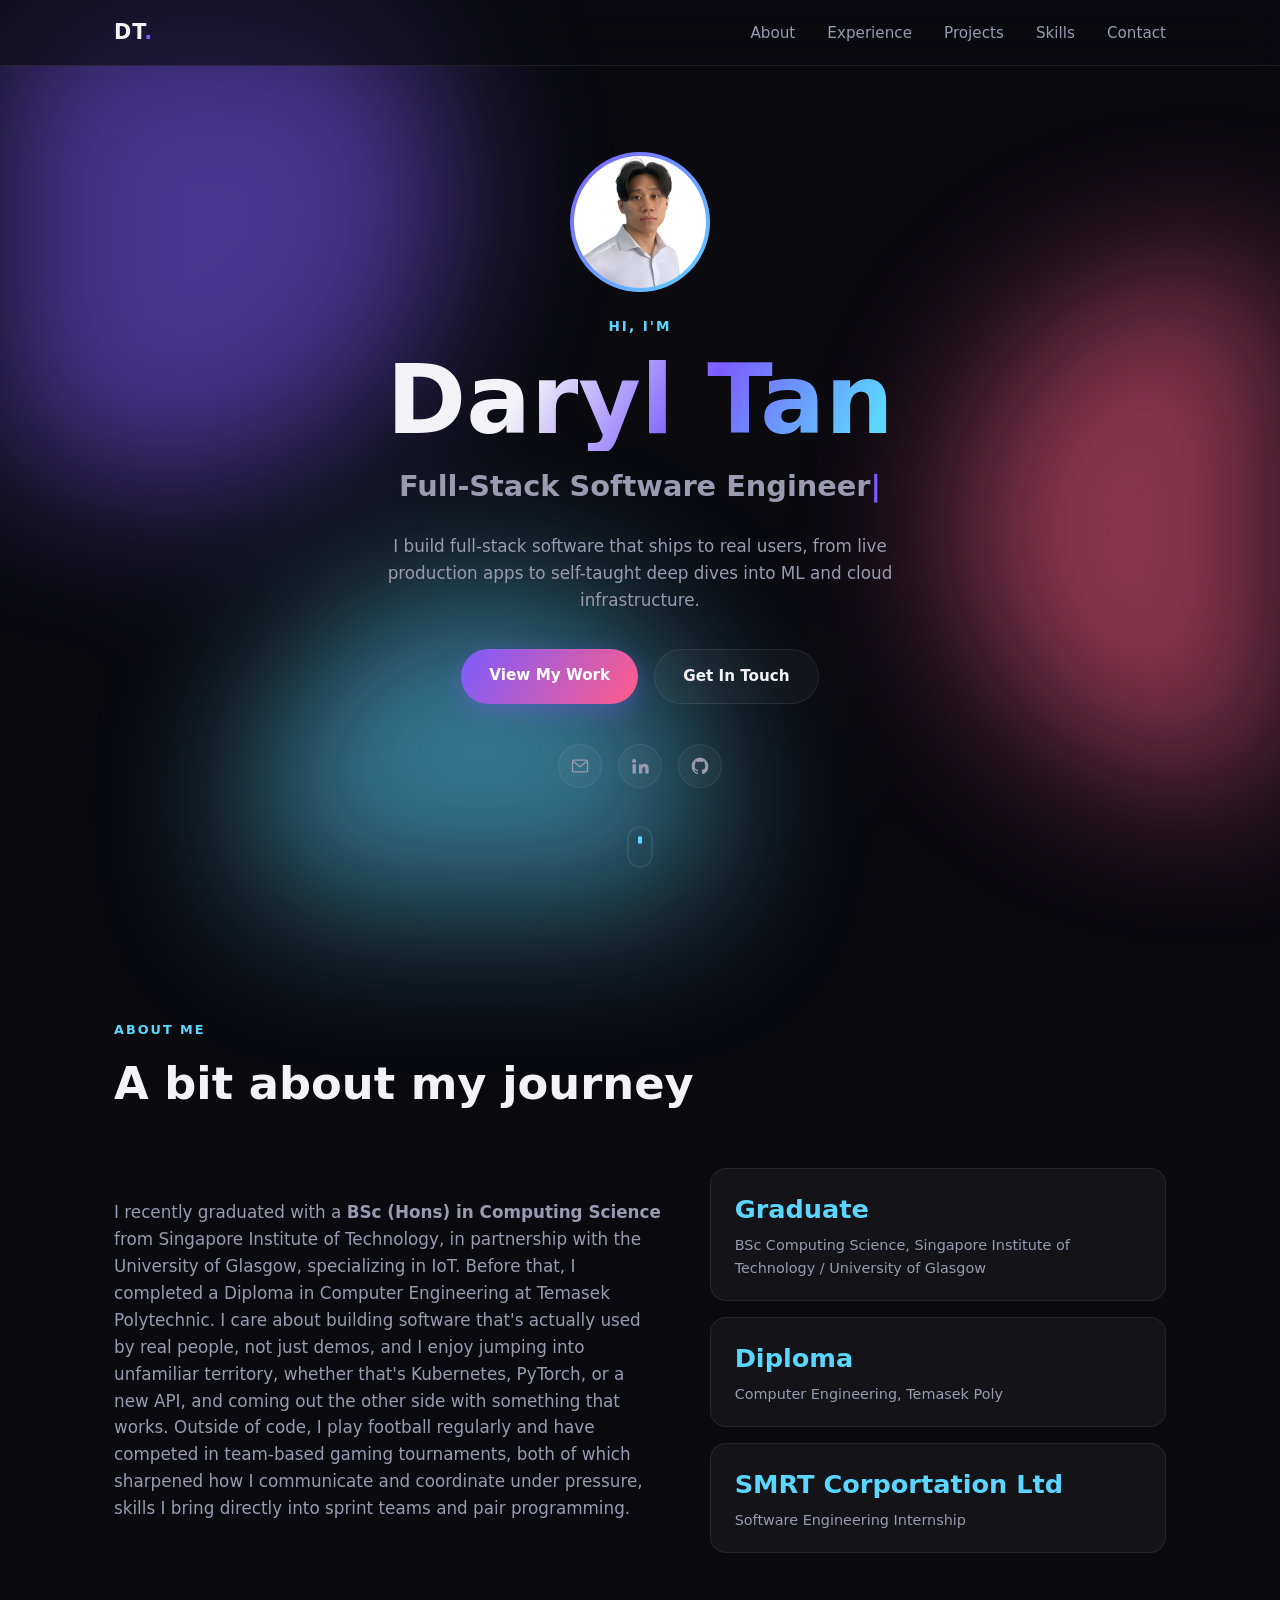
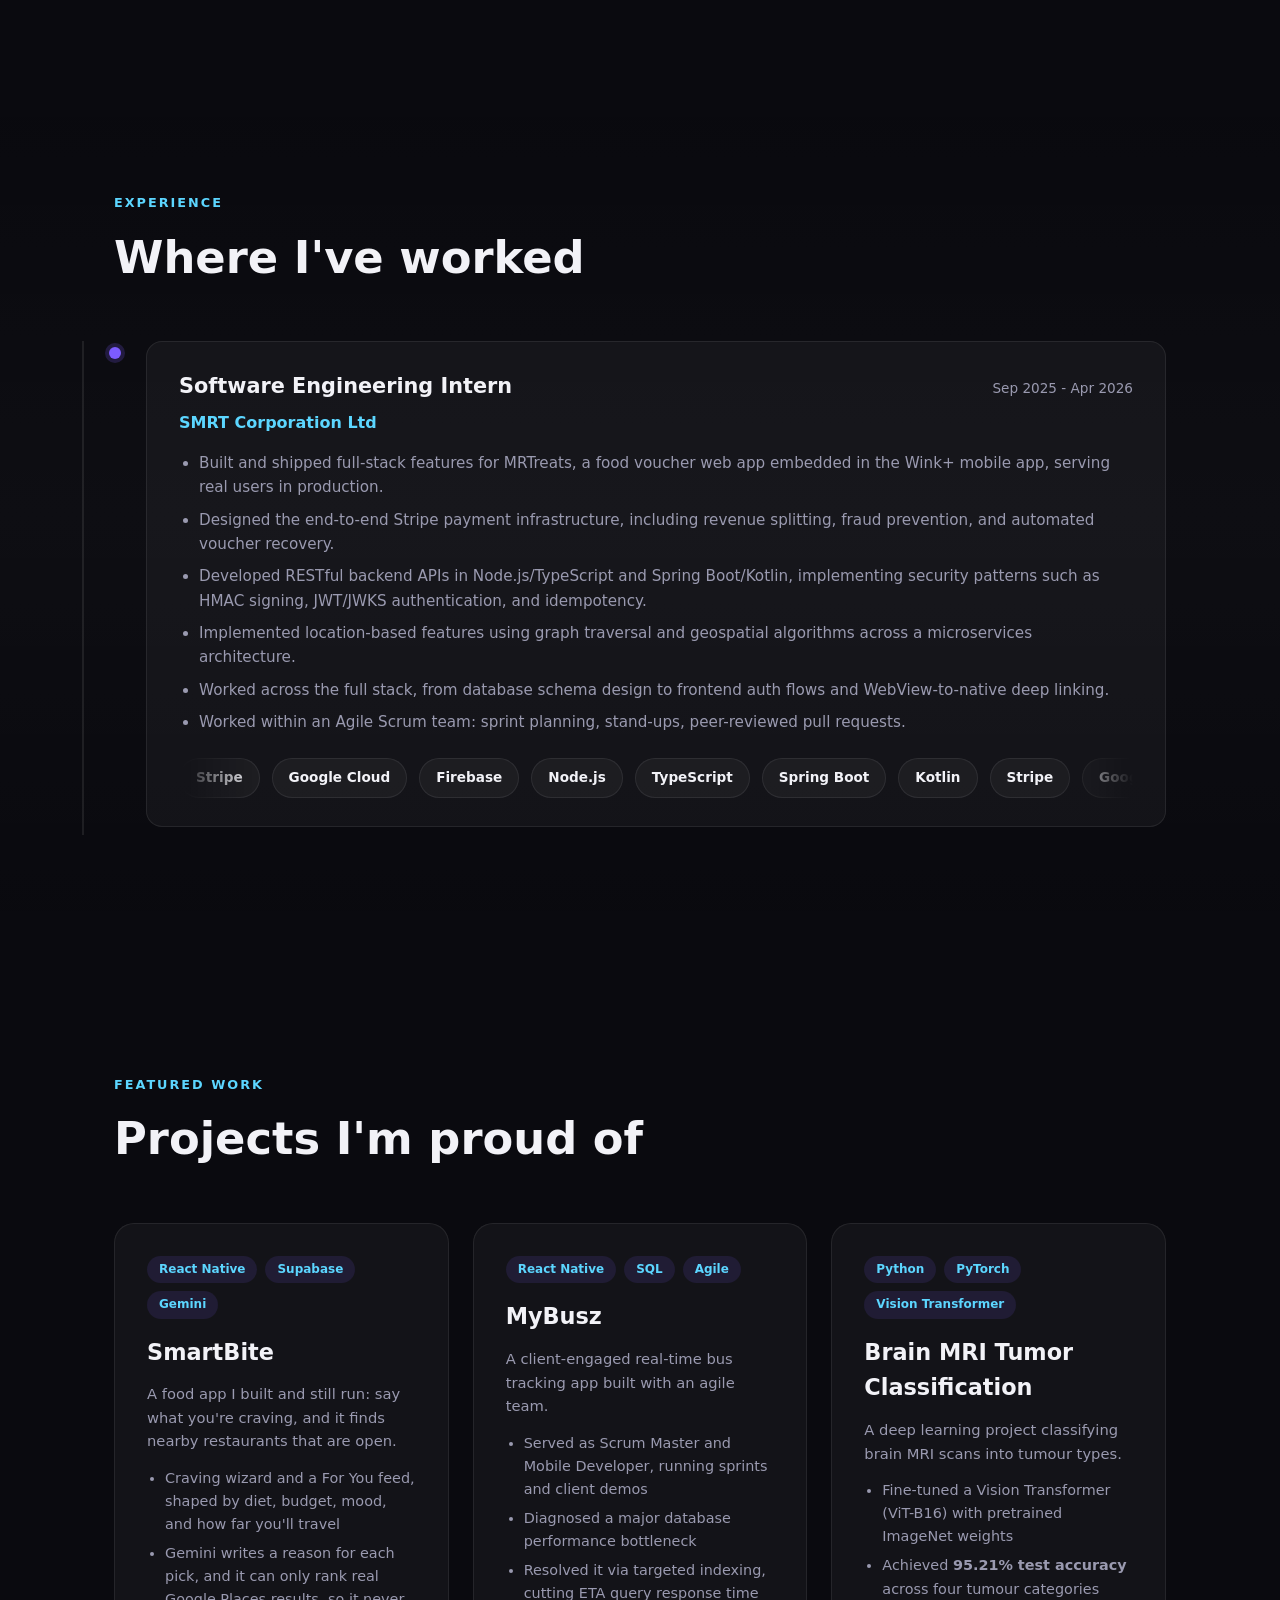
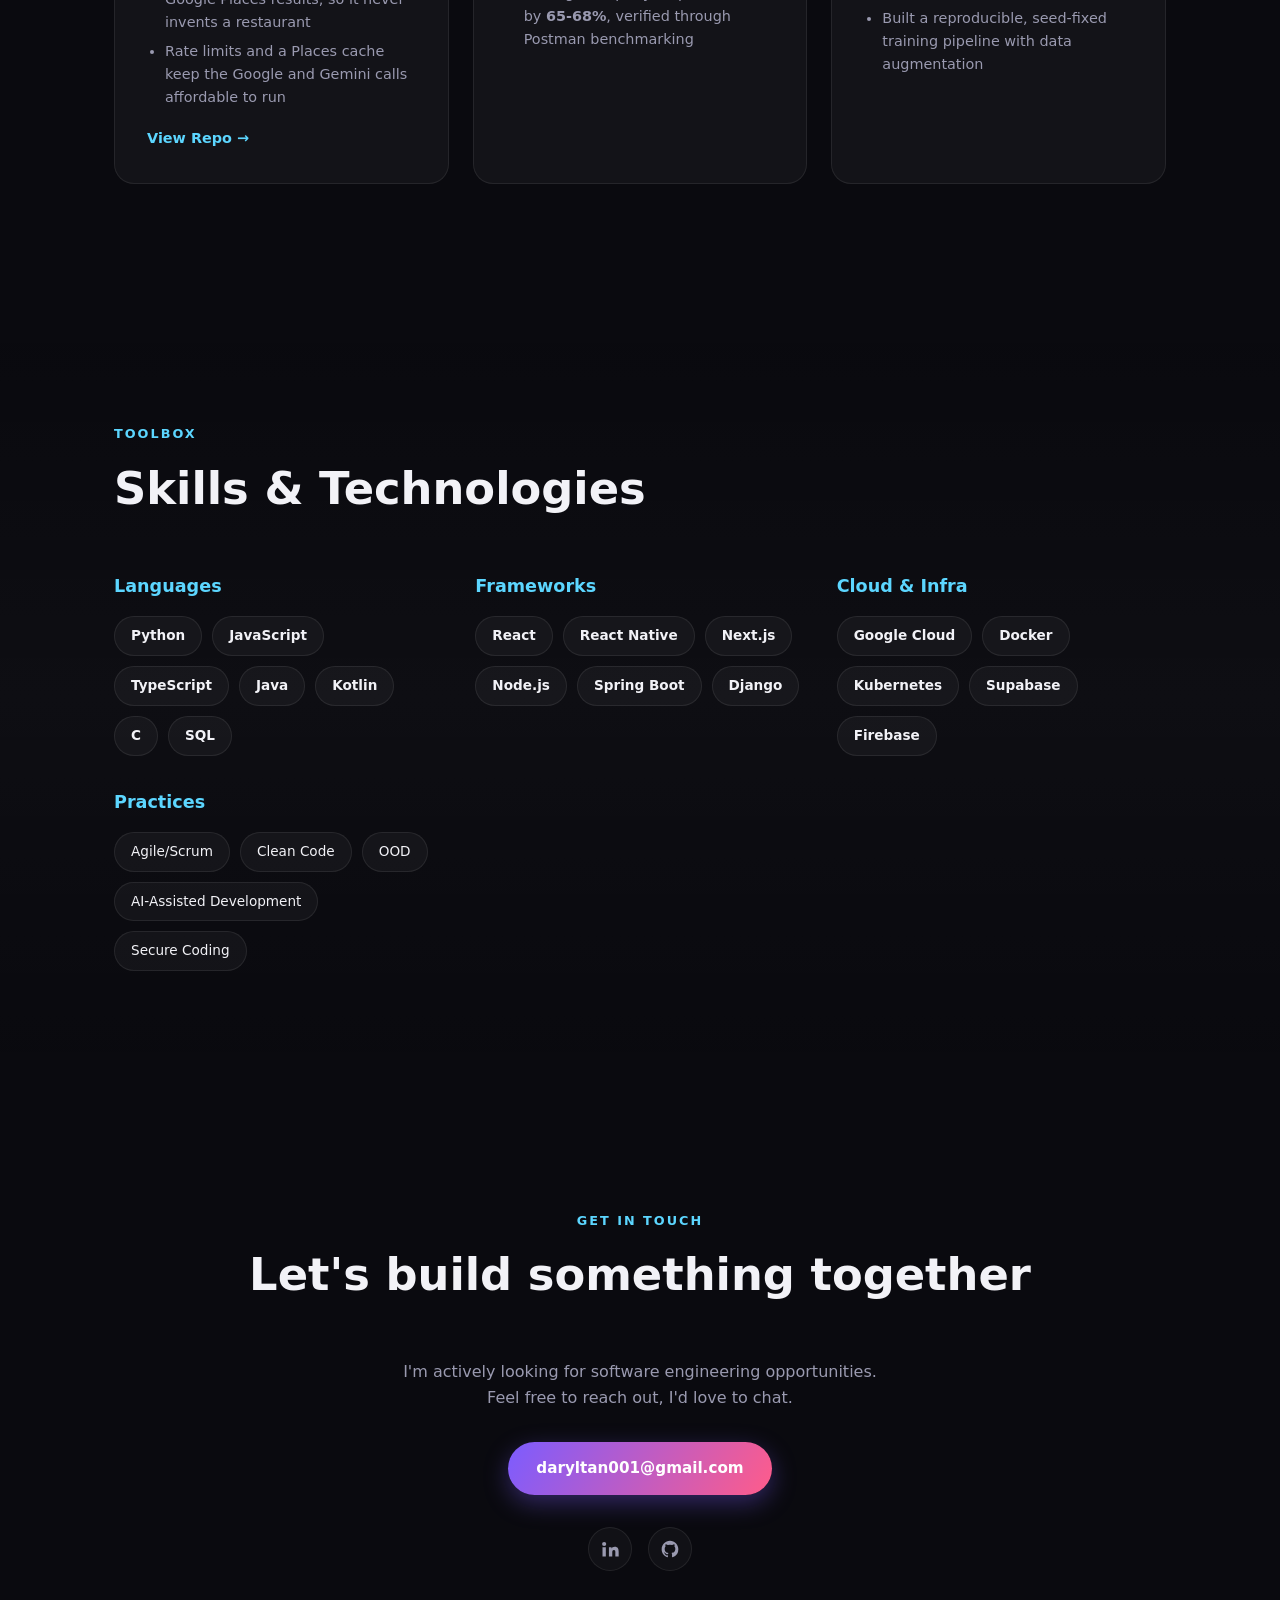
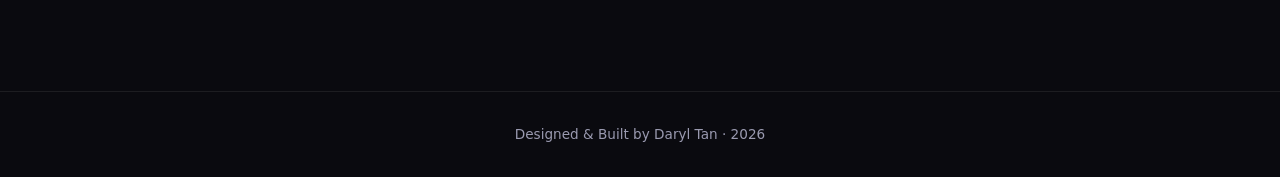
==== index.html @ 1585933e "Make the SmartBite card easier for a recruiter to scan. Lead with the product, then the constraint t" ====
<!DOCTYPE html>
<html lang="en">
<head>
<meta charset="UTF-8">
<meta name="viewport" content="width=device-width, initial-scale=1.0">
<title>Daryl Tan - Full-Stack Software Engineer</title>
<link rel="stylesheet" href="style.css">
</head>
<body>

<div class="blob-bg" id="blobBg">
  <div class="blob blob-1"></div>
  <div class="blob blob-2"></div>
  <div class="blob blob-3"></div>
</div>

<nav class="navbar" id="navbar">
  <div class="nav-inner">
    <a href="#hero" class="nav-logo">DT<span class="dot">.</span></a>
    <ul class="nav-links" id="navLinks">
      <li><a href="#about">About</a></li>
      <li><a href="#experience">Experience</a></li>
      <li><a href="#projects">Projects</a></li>
      <li><a href="#skills">Skills</a></li>
      <li><a href="#contact">Contact</a></li>
    </ul>
    <button class="nav-toggle" id="navToggle" aria-label="Toggle menu">
      <span></span><span></span><span></span>
    </button>
  </div>
</nav>

<section class="hero" id="hero">
  <div class="hero-content reveal">
    <div class="avatar-wrap">
      <div class="avatar-ring">
        <img src="assets/profile.png" alt="Daryl Tan" class="avatar-img" onerror="this.style.display='none'; this.nextElementSibling.style.display='flex';">
        <div class="avatar-fallback">DT</div>
      </div>
    </div>
    <p class="hero-tag">Hi, I'm</p>
    <h1 class="hero-name">Daryl Tan</h1>
    <h2 class="hero-role">
      <span class="typed-text" id="typedText"></span><span class="cursor">|</span>
    </h2>
    <p class="hero-desc">
      I build full-stack software that ships to real users, from live production
      apps to self-taught deep dives into ML and cloud infrastructure.
    </p>
    <div class="hero-cta">
      <a href="#projects" class="btn btn-primary">View My Work</a>
      <a href="#contact" class="btn btn-outline">Get In Touch</a>
    </div>
    <div class="hero-socials">
      <a href="mailto:daryltan001@gmail.com" target="_blank" rel="noopener" aria-label="Email" class="social-icon">
        <svg viewBox="0 0 24 24" fill="none"><path d="M3 6.5C3 5.67 3.67 5 4.5 5h15c.83 0 1.5.67 1.5 1.5v11c0 .83-.67 1.5-1.5 1.5h-15C3.67 19 3 18.33 3 17.5v-11Z" stroke="currentColor" stroke-width="1.6"/><path d="M4 6.5 12 13l8-6.5" stroke="currentColor" stroke-width="1.6" stroke-linecap="round"/></svg>
      </a>
      <a href="https://linkedin.com/in/daryltannn" target="_blank" rel="noopener" aria-label="LinkedIn" class="social-icon">
        <svg viewBox="0 0 24 24" fill="currentColor"><path d="M4.98 3.5A2.5 2.5 0 1 0 5 8.5a2.5 2.5 0 0 0-.02-5ZM3 9.75h4V21H3V9.75Zm7 0h3.8v1.54h.05c.53-1 1.83-2.06 3.77-2.06 4.03 0 4.78 2.65 4.78 6.1V21h-4v-5.13c0-1.22-.02-2.8-1.71-2.8-1.71 0-1.97 1.34-1.97 2.72V21h-4V9.75Z"/></svg>
      </a>
      <a href="https://github.com/daryltan2000" target="_blank" rel="noopener" aria-label="GitHub" class="social-icon">
        <svg viewBox="0 0 24 24" fill="currentColor"><path d="M12 2C6.48 2 2 6.58 2 12.25c0 4.5 2.87 8.32 6.84 9.67.5.1.68-.22.68-.49 0-.24-.01-1.05-.01-1.9-2.78.62-3.37-1.22-3.37-1.22-.45-1.18-1.11-1.5-1.11-1.5-.9-.64.07-.63.07-.63 1 .07 1.53 1.06 1.53 1.06.89 1.56 2.34 1.11 2.91.85.09-.65.35-1.11.63-1.36-2.22-.26-4.56-1.14-4.56-5.06 0-1.12.39-2.03 1.03-2.75-.1-.26-.45-1.3.1-2.71 0 0 .84-.28 2.75 1.05a9.3 9.3 0 0 1 5 0c1.91-1.33 2.75-1.05 2.75-1.05.55 1.41.2 2.45.1 2.71.64.72 1.03 1.63 1.03 2.75 0 3.93-2.34 4.8-4.57 5.05.36.32.68.94.68 1.9 0 1.37-.01 2.47-.01 2.81 0 .27.18.6.69.49A10.02 10.02 0 0 0 22 12.25C22 6.58 17.52 2 12 2Z"/></svg>
      </a>
    </div>
  </div>
  <div class="scroll-indicator"><span></span></div>
</section>

<section class="section" id="about">
  <div class="container">
    <p class="section-label reveal">About Me</p>
    <h2 class="section-title reveal">A bit about my journey</h2>
    <div class="about-grid">
      <p class="about-text reveal">
        I recently graduated with a <strong>BSc (Hons) in Computing Science</strong> from Singapore
        Institute of Technology, in partnership with the University of Glasgow, specializing in IoT.
        Before that, I completed a Diploma in Computer Engineering at Temasek Polytechnic. I care about
        building software that's actually used by real people, not just demos, and I enjoy jumping into
        unfamiliar territory, whether that's Kubernetes, PyTorch, or a new API, and coming out the
        other side with something that works. Outside of code, I play football regularly and have
        competed in team-based gaming tournaments, both of which sharpened how I communicate and
        coordinate under pressure, skills I bring directly into sprint teams and pair programming.
      </p>
      <div class="about-cards reveal">
        <div class="mini-card">
          <h3>Graduate</h3>
          <p>BSc Computing Science, Singapore Institute of Technology / University of Glasgow</p>
        </div>
        <div class="mini-card">
          <h3>Diploma</h3>
          <p>Computer Engineering, Temasek Poly</p>
        </div>
        <div class="mini-card">
          <h3>SMRT Corportation Ltd</h3>
          <p>Software Engineering Internship</p>
        </div>
      </div>
    </div>
  </div>
</section>

<section class="section section-alt" id="experience">
  <div class="container">
    <p class="section-label reveal">Experience</p>
    <h2 class="section-title reveal">Where I've worked</h2>
    <div class="timeline">
      <div class="timeline-item reveal">
        <div class="timeline-dot"></div>
        <div class="timeline-content">
          <div class="timeline-header">
            <h3>Software Engineering Intern</h3>
            <span class="timeline-date">Sep 2025 - Apr 2026</span>
          </div>
          <p class="timeline-company">SMRT Corporation Ltd</p>
          <ul class="timeline-list">
            <li>Built and shipped full-stack features for MRTreats, a food voucher web app embedded in the Wink+ mobile app, serving real users in production.</li>
            <li>Designed the end-to-end Stripe payment infrastructure, including revenue splitting, fraud prevention, and automated voucher recovery.</li>
            <li>Developed RESTful backend APIs in Node.js/TypeScript and Spring Boot/Kotlin, implementing security patterns such as HMAC signing, JWT/JWKS authentication, and idempotency.</li>
            <li>Implemented location-based features using graph traversal and geospatial algorithms across a microservices architecture.</li>
            <li>Worked across the full stack, from database schema design to frontend auth flows and WebView-to-native deep linking.</li>
            <li>Worked within an Agile Scrum team: sprint planning, stand-ups, peer-reviewed pull requests.</li>
          </ul>

          <div class="logo-marquee">
            <div class="logo-track">
              <span class="tech-badge"><span class="tech-icon-wrap"><img class="tech-icon" src="https://cdn.simpleicons.org/stripe/635BFF" alt="" onerror="this.parentElement.style.display='none'"></span>Stripe</span>
              <span class="tech-badge"><span class="tech-icon-wrap"><img class="tech-icon" src="https://cdn.simpleicons.org/googlecloud/4285F4" alt="" onerror="this.parentElement.style.display='none'"></span>Google Cloud</span>
              <span class="tech-badge"><span class="tech-icon-wrap"><img class="tech-icon" src="https://cdn.simpleicons.org/firebase/FFCA28" alt="" onerror="this.parentElement.style.display='none'"></span>Firebase</span>
              <span class="tech-badge"><span class="tech-icon-wrap"><img class="tech-icon" src="https://cdn.simpleicons.org/nodedotjs/339933" alt="" onerror="this.parentElement.style.display='none'"></span>Node.js</span>
              <span class="tech-badge"><span class="tech-icon-wrap"><img class="tech-icon" src="https://cdn.simpleicons.org/typescript/3178C6" alt="" onerror="this.parentElement.style.display='none'"></span>TypeScript</span>
              <span class="tech-badge"><span class="tech-icon-wrap"><img class="tech-icon" src="https://cdn.simpleicons.org/spring/6DB33F" alt="" onerror="this.parentElement.style.display='none'"></span>Spring Boot</span>
              <span class="tech-badge"><span class="tech-icon-wrap"><img class="tech-icon" src="https://cdn.simpleicons.org/kotlin/7F52FF" alt="" onerror="this.parentElement.style.display='none'"></span>Kotlin</span>
              <span class="tech-badge"><span class="tech-icon-wrap"><img class="tech-icon" src="https://cdn.simpleicons.org/stripe/635BFF" alt="" onerror="this.parentElement.style.display='none'"></span>Stripe</span>
              <span class="tech-badge"><span class="tech-icon-wrap"><img class="tech-icon" src="https://cdn.simpleicons.org/googlecloud/4285F4" alt="" onerror="this.parentElement.style.display='none'"></span>Google Cloud</span>
              <span class="tech-badge"><span class="tech-icon-wrap"><img class="tech-icon" src="https://cdn.simpleicons.org/firebase/FFCA28" alt="" onerror="this.parentElement.style.display='none'"></span>Firebase</span>
              <span class="tech-badge"><span class="tech-icon-wrap"><img class="tech-icon" src="https://cdn.simpleicons.org/nodedotjs/339933" alt="" onerror="this.parentElement.style.display='none'"></span>Node.js</span>
              <span class="tech-badge"><span class="tech-icon-wrap"><img class="tech-icon" src="https://cdn.simpleicons.org/typescript/3178C6" alt="" onerror="this.parentElement.style.display='none'"></span>TypeScript</span>
              <span class="tech-badge"><span class="tech-icon-wrap"><img class="tech-icon" src="https://cdn.simpleicons.org/spring/6DB33F" alt="" onerror="this.parentElement.style.display='none'"></span>Spring Boot</span>
              <span class="tech-badge"><span class="tech-icon-wrap"><img class="tech-icon" src="https://cdn.simpleicons.org/kotlin/7F52FF" alt="" onerror="this.parentElement.style.display='none'"></span>Kotlin</span>
            </div>
          </div>

        </div>
      </div>
    </div>
  </div>
</section>

<section class="section" id="projects">
  <div class="container">
    <p class="section-label reveal">Featured Work</p>
    <h2 class="section-title reveal">Projects I'm proud of</h2>
    <div class="project-grid">

      <div class="project-card reveal">
        <div class="project-glow"></div>
        <div class="project-tags">
          <span>React Native</span><span>Supabase</span><span>Gemini</span>
        </div>
        <h3>SmartBite</h3>
        <p class="project-intro">A food app I built and still run: say what you're craving, and it finds nearby restaurants that are open.</p>
        <ul class="project-points">
          <li>Craving wizard and a For You feed, shaped by diet, budget, mood, and how far you'll travel</li>
          <li>Gemini writes a reason for each pick, and it can only rank real Google Places results, so it never invents a restaurant</li>
          <li>Rate limits and a Places cache keep the Google and Gemini calls affordable to run</li>
        </ul>
        <a href="https://github.com/daryltan2000/react-native-food-ai-app" target="_blank" rel="noopener" class="project-link">View Repo &rarr;</a>
      </div>

      <div class="project-card reveal">
        <div class="project-glow"></div>
        <div class="project-tags">
          <span>React Native</span><span>SQL</span><span>Agile</span>
        </div>
        <h3>MyBusz</h3>
        <p class="project-intro">A client-engaged real-time bus tracking app built with an agile team.</p>
        <ul class="project-points">
          <li>Served as Scrum Master and Mobile Developer, running sprints and client demos</li>
          <li>Diagnosed a major database performance bottleneck</li>
          <li>Resolved it via targeted indexing, cutting ETA query response time by <strong>65-68%</strong>, verified through Postman benchmarking</li>
        </ul>
      </div>

      <div class="project-card reveal">
        <div class="project-glow"></div>
        <div class="project-tags">
          <span>Python</span><span>PyTorch</span><span>Vision Transformer</span>
        </div>
        <h3>Brain MRI Tumor Classification</h3>
        <p class="project-intro">A deep learning project classifying brain MRI scans into tumour types.</p>
        <ul class="project-points">
          <li>Fine-tuned a Vision Transformer (ViT-B16) with pretrained ImageNet weights</li>
          <li>Achieved <strong>95.21% test accuracy</strong> across four tumour categories</li>
          <li>Built a reproducible, seed-fixed training pipeline with data augmentation</li>
        </ul>
      </div>

      <!-- <div class="project-card reveal">
        <div class="project-glow"></div>
        <div class="project-tags">
          <span>Kubernetes</span><span>Docker</span><span>RabbitMQ</span>
        </div>
        <h3>Cloud Content Moderator</h3>
        <p class="project-intro">A cloud-native content moderation API built as a distributed systems project.</p>
        <ul class="project-points">
          <li>Designed a Kubernetes-orchestrated, containerized microservices architecture</li>
          <li>Built an async RabbitMQ pipeline to decouple moderation from AI processing</li>
          <li>Enabled horizontal auto-scaling based on real-time queue load</li>
        </ul>
      </div>

      <div class="project-card reveal">
        <div class="project-glow"></div>
        <div class="project-tags">
          <span>Django</span><span>MySQL</span><span>Celery</span>
        </div>
        <h3>Pro-Track</h3>
        <p class="project-intro">A full-stack project management system built with an 8-member team.</p>
        <ul class="project-points">
          <li>Implemented role-based access control across four user types</li>
          <li>Added async task reminders via Celery and Redis</li>
          <li>Integrated the Zoom API for in-app meeting scheduling</li>
        </ul>
      </div> -->

    </div>
  </div>
</section>

<section class="section section-alt" id="skills">
  <div class="container">
    <p class="section-label reveal">Toolbox</p>
    <h2 class="section-title reveal">Skills & Technologies</h2>
    <div class="skills-grid">
      <div class="skill-group reveal">
        <h3>Languages</h3>
        <div class="skill-tags">
          <span class="tech-badge"><span class="tech-icon-wrap"><img class="tech-icon" src="https://cdn.simpleicons.org/python/3776AB" alt="" onerror="this.parentElement.style.display='none'"></span>Python</span>
          <span class="tech-badge"><span class="tech-icon-wrap"><img class="tech-icon" src="https://cdn.simpleicons.org/javascript/F7DF1E" alt="" onerror="this.parentElement.style.display='none'"></span>JavaScript</span>
          <span class="tech-badge"><span class="tech-icon-wrap"><img class="tech-icon" src="https://cdn.simpleicons.org/typescript/3178C6" alt="" onerror="this.parentElement.style.display='none'"></span>TypeScript</span>
          <span class="tech-badge"><span class="tech-icon-wrap"><img class="tech-icon" src="https://cdn.simpleicons.org/java/ED8B00" alt="" onerror="this.parentElement.style.display='none'"></span>Java</span>
          <span class="tech-badge"><span class="tech-icon-wrap"><img class="tech-icon" src="https://cdn.simpleicons.org/kotlin/7F52FF" alt="" onerror="this.parentElement.style.display='none'"></span>Kotlin</span>
          <span class="tech-badge">C</span>
          <span class="tech-badge">SQL</span>
        </div>
      </div>
      <div class="skill-group reveal">
        <h3>Frameworks</h3>
        <div class="skill-tags">
          <span class="tech-badge"><span class="tech-icon-wrap"><img class="tech-icon" src="https://cdn.simpleicons.org/react/61DAFB" alt="" onerror="this.parentElement.style.display='none'"></span>React</span>
          <span class="tech-badge"><span class="tech-icon-wrap"><img class="tech-icon" src="https://cdn.simpleicons.org/react/61DAFB" alt="" onerror="this.parentElement.style.display='none'"></span>React Native</span>
          <span class="tech-badge"><span class="tech-icon-wrap"><img class="tech-icon" src="https://cdn.simpleicons.org/nextdotjs/000000" alt="" onerror="this.parentElement.style.display='none'"></span>Next.js</span>
          <span class="tech-badge"><span class="tech-icon-wrap"><img class="tech-icon" src="https://cdn.simpleicons.org/nodedotjs/339933" alt="" onerror="this.parentElement.style.display='none'"></span>Node.js</span>
          <span class="tech-badge"><span class="tech-icon-wrap"><img class="tech-icon" src="https://cdn.simpleicons.org/spring/6DB33F" alt="" onerror="this.parentElement.style.display='none'"></span>Spring Boot</span>
          <span class="tech-badge"><span class="tech-icon-wrap"><img class="tech-icon" src="https://cdn.simpleicons.org/django/092E20" alt="" onerror="this.parentElement.style.display='none'"></span>Django</span>
        </div>
      </div>
      <div class="skill-group reveal">
        <h3>Cloud & Infra</h3>
        <div class="skill-tags">
          <span class="tech-badge"><span class="tech-icon-wrap"><img class="tech-icon" src="https://cdn.simpleicons.org/googlecloud/4285F4" alt="" onerror="this.parentElement.style.display='none'"></span>Google Cloud</span>
          <span class="tech-badge"><span class="tech-icon-wrap"><img class="tech-icon" src="https://cdn.simpleicons.org/docker/2496ED" alt="" onerror="this.parentElement.style.display='none'"></span>Docker</span>
          <span class="tech-badge"><span class="tech-icon-wrap"><img class="tech-icon" src="https://cdn.simpleicons.org/kubernetes/326CE5" alt="" onerror="this.parentElement.style.display='none'"></span>Kubernetes</span>
          <span class="tech-badge"><span class="tech-icon-wrap"><img class="tech-icon" src="https://cdn.simpleicons.org/supabase/3FCF8E" alt="" onerror="this.parentElement.style.display='none'"></span>Supabase</span>
          <span class="tech-badge"><span class="tech-icon-wrap"><img class="tech-icon" src="https://cdn.simpleicons.org/firebase/FFCA28" alt="" onerror="this.parentElement.style.display='none'"></span>Firebase</span>
        </div>
      </div>
      <div class="skill-group reveal">
        <h3>Practices</h3>
        <div class="skill-tags">
          <span>Agile/Scrum</span><span>Clean Code</span><span>OOD</span><span>AI-Assisted Development</span><span>Secure Coding</span>
        </div>
      </div>
    </div>
  </div>
</section>

<section class="section" id="contact">
  <div class="container contact-container">
    <p class="section-label reveal">Get In Touch</p>
    <h2 class="section-title reveal">Let's build something together</h2>
    <p class="contact-desc reveal">
      I'm actively looking for software engineering opportunities.
      Feel free to reach out, I'd love to chat.
    </p>
    <div class="contact-buttons reveal">
      <a href="mailto:daryltan001@gmail.com" class="btn btn-primary">daryltan001@gmail.com</a>
    </div>
    <div class="contact-socials reveal">
      <a href="https://linkedin.com/in/daryltannn" target="_blank" rel="noopener" aria-label="LinkedIn" class="social-icon">
        <svg viewBox="0 0 24 24" fill="currentColor"><path d="M4.98 3.5A2.5 2.5 0 1 0 5 8.5a2.5 2.5 0 0 0-.02-5ZM3 9.75h4V21H3V9.75Zm7 0h3.8v1.54h.05c.53-1 1.83-2.06 3.77-2.06 4.03 0 4.78 2.65 4.78 6.1V21h-4v-5.13c0-1.22-.02-2.8-1.71-2.8-1.71 0-1.97 1.34-1.97 2.72V21h-4V9.75Z"/></svg>
      </a>
      <a href="https://github.com/daryltan2000" target="_blank" rel="noopener" aria-label="GitHub" class="social-icon">
        <svg viewBox="0 0 24 24" fill="currentColor"><path d="M12 2C6.48 2 2 6.58 2 12.25c0 4.5 2.87 8.32 6.84 9.67.5.1.68-.22.68-.49 0-.24-.01-1.05-.01-1.9-2.78.62-3.37-1.22-3.37-1.22-.45-1.18-1.11-1.5-1.11-1.5-.9-.64.07-.63.07-.63 1 .07 1.53 1.06 1.53 1.06.89 1.56 2.34 1.11 2.91.85.09-.65.35-1.11.63-1.36-2.22-.26-4.56-1.14-4.56-5.06 0-1.12.39-2.03 1.03-2.75-.1-.26-.45-1.3.1-2.71 0 0 .84-.28 2.75 1.05a9.3 9.3 0 0 1 5 0c1.91-1.33 2.75-1.05 2.75-1.05.55 1.41.2 2.45.1 2.71.64.72 1.03 1.63 1.03 2.75 0 3.93-2.34 4.8-4.57 5.05.36.32.68.94.68 1.9 0 1.37-.01 2.47-.01 2.81 0 .27.18.6.69.49A10.02 10.02 0 0 0 22 12.25C22 6.58 17.52 2 12 2Z"/></svg>
      </a>
    </div>
  </div>
</section>

<footer class="footer">
  <p>Designed & Built by Daryl Tan &middot; <span id="year"></span></p>
</footer>

<script src="script.js"></script>
</body>
</html>
---- style.css ----
:root {
  --bg: #0a0a0f;
  --bg-alt: #0f0f18;
  --text: #f2f2f7;
  --text-dim: #9a9ab0;
  --accent: #7c5cff;
  --accent-2: #ff5c8a;
  --accent-3: #5cd6ff;
  --card-bg: rgba(255,255,255,0.04);
  --card-border: rgba(255,255,255,0.08);
  --max-width: 1100px;
}

* { margin: 0; padding: 0; box-sizing: border-box; }

html { scroll-behavior: smooth; }

body {
  background: var(--bg);
  color: var(--text);
  font-family: 'Inter', -apple-system, BlinkMacSystemFont, 'Segoe UI', system-ui, sans-serif;
  overflow-x: hidden;
  line-height: 1.6;
}

.container { max-width: var(--max-width); margin: 0 auto; padding: 0 24px; }

/* ---------- Animated Blob Background ---------- */
.blob-bg {
  position: fixed;
  inset: 0;
  z-index: -1;
  overflow: hidden;
  filter: blur(80px);
  opacity: 0.55;
}
.blob {
  position: absolute;
  border-radius: 50%;
  mix-blend-mode: screen;
}
.blob-1 {
  width: 45vw; height: 45vw;
  background: var(--accent);
  top: -10%; left: -10%;
  animation: float1 18s ease-in-out infinite;
}
.blob-2 {
  width: 40vw; height: 40vw;
  background: var(--accent-2);
  top: 30%; right: -15%;
  animation: float2 22s ease-in-out infinite;
}
.blob-3 {
  width: 35vw; height: 35vw;
  background: var(--accent-3);
  bottom: -15%; left: 20%;
  animation: float3 25s ease-in-out infinite;
}
@keyframes float1 {
  0%,100% { transform: translate(0,0) scale(1); }
  50% { transform: translate(8vw, 10vh) scale(1.15); }
}
@keyframes float2 {
  0%,100% { transform: translate(0,0) scale(1); }
  50% { transform: translate(-10vw, -6vh) scale(0.9); }
}
@keyframes float3 {
  0%,100% { transform: translate(0,0) scale(1); }
  50% { transform: translate(6vw, -10vh) scale(1.1); }
}

/* ---------- Navbar ---------- */
.navbar {
  position: fixed;
  top: 0; left: 0; right: 0;
  z-index: 100;
  backdrop-filter: blur(16px);
  background: rgba(10,10,15,0.6);
  border-bottom: 1px solid var(--card-border);
  transition: background 0.3s ease;
}
.nav-inner {
  max-width: var(--max-width);
  margin: 0 auto;
  padding: 16px 24px;
  display: flex;
  align-items: center;
  justify-content: space-between;
}
.nav-logo {
  font-weight: 800;
  font-size: 1.3rem;
  color: var(--text);
  text-decoration: none;
  letter-spacing: 1px;
}
.nav-logo .dot { color: var(--accent); }
.nav-links {
  display: flex;
  gap: 32px;
  list-style: none;
}
.nav-links a {
  color: var(--text-dim);
  text-decoration: none;
  font-size: 0.95rem;
  font-weight: 500;
  transition: color 0.25s ease;
  position: relative;
}
.nav-links a::after {
  content: '';
  position: absolute;
  bottom: -6px; left: 0;
  width: 0%; height: 2px;
  background: linear-gradient(90deg, var(--accent), var(--accent-3));
  transition: width 0.3s ease;
}
.nav-links a:hover { color: var(--text); }
.nav-links a:hover::after { width: 100%; }

.nav-toggle {
  display: none;
  flex-direction: column;
  gap: 5px;
  background: none;
  border: none;
  cursor: pointer;
  padding: 8px;
}
.nav-toggle span {
  width: 24px; height: 2px;
  background: var(--text);
  border-radius: 2px;
  transition: all 0.3s ease;
}

/* ---------- Hero ---------- */
.hero {
  min-height: 100vh;
  display: flex;
  align-items: center;
  justify-content: center;
  position: relative;
  padding: 100px 24px 60px;
}
.hero-content { max-width: 800px; text-align: center; }

.avatar-wrap { display: flex; justify-content: center; margin-bottom: 24px; }
.avatar-ring {
  width: 140px; height: 140px;
  border-radius: 50%;
  padding: 4px;
  background: linear-gradient(135deg, var(--accent), var(--accent-3), var(--accent-2));
  background-size: 200% 200%;
  animation: ringSpin 6s linear infinite;
  display: flex;
  align-items: center;
  justify-content: center;
  position: relative;
}
@keyframes ringSpin {
  0% { background-position: 0% 50%; }
  100% { background-position: 200% 50%; }
}
.avatar-img, .avatar-fallback {
  width: 132px; height: 132px;
  border-radius: 50%;
  object-fit: cover;
  background: var(--bg);
}
.avatar-fallback {
  display: none;
  align-items: center;
  justify-content: center;
  font-size: 2.2rem;
  font-weight: 800;
  color: var(--text);
  background: radial-gradient(circle at 30% 30%, rgba(124,92,255,0.4), var(--bg));
}

.hero-tag {
  color: var(--accent-3);
  font-weight: 600;
  letter-spacing: 2px;
  text-transform: uppercase;
  font-size: 0.85rem;
  margin-bottom: 12px;
}
.hero-name {
  font-size: clamp(3rem, 9vw, 6rem);
  font-weight: 800;
  line-height: 1.05;
  background: linear-gradient(120deg, var(--text) 30%, var(--accent) 60%, var(--accent-3) 90%);
  -webkit-background-clip: text;
  background-clip: text;
  color: transparent;
  margin-bottom: 12px;
}
.hero-role {
  font-size: clamp(1.2rem, 3vw, 1.8rem);
  font-weight: 600;
  color: var(--text-dim);
  margin-bottom: 24px;
  min-height: 2.2rem;
}
.cursor { animation: blink 1s step-start infinite; color: var(--accent); }
@keyframes blink { 50% { opacity: 0; } }
.hero-desc {
  font-size: 1.05rem;
  color: var(--text-dim);
  max-width: 560px;
  margin: 0 auto 36px;
}
.hero-cta {
  display: flex;
  gap: 16px;
  justify-content: center;
  flex-wrap: wrap;
  margin-bottom: 40px;
}
.btn {
  padding: 14px 28px;
  border-radius: 999px;
  font-weight: 600;
  font-size: 0.95rem;
  text-decoration: none;
  transition: transform 0.25s ease, box-shadow 0.25s ease;
  display: inline-block;
}
.btn-primary {
  background: linear-gradient(120deg, var(--accent), var(--accent-2));
  color: #fff;
  box-shadow: 0 8px 24px rgba(124,92,255,0.35);
}
.btn-outline {
  border: 1px solid var(--card-border);
  color: var(--text);
  background: rgba(255,255,255,0.03);
}
.btn:hover { transform: translateY(-3px); box-shadow: 0 12px 30px rgba(124,92,255,0.45); }

.hero-socials { display: flex; gap: 16px; justify-content: center; }
.social-icon {
  width: 44px; height: 44px;
  border-radius: 50%;
  display: flex;
  align-items: center;
  justify-content: center;
  border: 1px solid var(--card-border);
  background: rgba(255,255,255,0.03);
  color: var(--text-dim);
  transition: all 0.25s ease;
}
.social-icon svg { width: 20px; height: 20px; }
.social-icon:hover {
  color: #fff;
  background: linear-gradient(135deg, var(--accent), var(--accent-3));
  border-color: transparent;
  transform: translateY(-4px);
  box-shadow: 0 8px 20px rgba(124,92,255,0.4);
}

.scroll-indicator {
  position: absolute;
  bottom: 32px; left: 50%;
  transform: translateX(-50%);
  width: 26px; height: 42px;
  border: 2px solid var(--card-border);
  border-radius: 16px;
}
.scroll-indicator span {
  position: absolute;
  top: 8px; left: 50%;
  width: 4px; height: 8px;
  background: var(--accent-3);
  border-radius: 2px;
  transform: translateX(-50%);
  animation: scrollDot 1.6s ease infinite;
}
@keyframes scrollDot {
  0% { top: 8px; opacity: 1; }
  100% { top: 24px; opacity: 0; }
}

/* ---------- Sections ---------- */
.section { padding: 120px 0; position: relative; }
.section-alt { background: linear-gradient(180deg, transparent, rgba(255,255,255,0.02), transparent); }
.section-label {
  color: var(--accent-3);
  font-weight: 600;
  letter-spacing: 2px;
  text-transform: uppercase;
  font-size: 0.8rem;
  margin-bottom: 8px;
}
.section-title {
  font-size: clamp(2rem, 4vw, 2.8rem);
  font-weight: 800;
  margin-bottom: 48px;
}

/* ---------- About ---------- */
.about-grid {
  display: grid;
  grid-template-columns: 1.2fr 1fr;
  gap: 48px;
  align-items: center;
}
.about-text { color: var(--text-dim); font-size: 1.05rem; }
.about-cards { display: flex; flex-direction: column; gap: 16px; }
.mini-card {
  background: var(--card-bg);
  border: 1px solid var(--card-border);
  border-radius: 16px;
  padding: 20px 24px;
  transition: transform 0.3s ease, border-color 0.3s ease;
}
.mini-card:hover { transform: translateX(6px); border-color: var(--accent); }
.mini-card h3 { font-size: 1.6rem; color: var(--accent-3); margin-bottom: 4px; }
.mini-card p { color: var(--text-dim); font-size: 0.9rem; }

/* ---------- Timeline ---------- */
.timeline { position: relative; padding-left: 32px; }
.timeline-item { position: relative; padding-bottom: 8px; }
.timeline-dot {
  position: absolute;
  left: -37px; top: 6px;
  width: 12px; height: 12px;
  border-radius: 50%;
  background: var(--accent);
  box-shadow: 0 0 0 4px rgba(124,92,255,0.2);
}
.timeline::before {
  content: '';
  position: absolute;
  left: -32px; top: 0; bottom: 0;
  width: 2px;
  background: var(--card-border);
}
.timeline-content {
  background: var(--card-bg);
  border: 1px solid var(--card-border);
  border-radius: 16px;
  padding: 28px 32px;
  transition: border-color 0.3s ease, transform 0.3s ease;
}
.timeline-content:hover { border-color: var(--accent); transform: translateY(-4px); }
.timeline-header { display: flex; justify-content: space-between; align-items: baseline; flex-wrap: wrap; gap: 8px; }
.timeline-header h3 { font-size: 1.3rem; }
.timeline-date { color: var(--text-dim); font-size: 0.85rem; }
.timeline-company { color: var(--accent-3); font-weight: 600; margin: 6px 0 16px; }
.timeline-list { padding-left: 20px; color: var(--text-dim); font-size: 0.95rem; }
.timeline-list li { margin-bottom: 8px; }

/* ---------- Tech Badges (icon + label) ---------- */
.tech-badge {
  display: inline-flex;
  align-items: center;
  gap: 8px;
  padding: 8px 16px;
  border-radius: 999px;
  background: var(--card-bg);
  border: 1px solid var(--card-border);
  font-size: 0.85rem;
  font-weight: 600;
  color: var(--text);
  white-space: nowrap;
  transition: all 0.25s ease;
}
.tech-badge:hover {
  transform: translateY(-2px);
  border-color: var(--accent);
  background: rgba(124,92,255,0.1);
}
.tech-icon-wrap {
  display: flex;
  align-items: center;
  justify-content: center;
  width: 20px; height: 20px;
  border-radius: 6px;
  background: rgba(255,255,255,0.92);
  padding: 3px;
  flex-shrink: 0;
}
.tech-icon { width: 100%; height: 100%; object-fit: contain; display: block; }

/* ---------- Logo Marquee ---------- */
.logo-marquee {
  margin-top: 24px;
  overflow: hidden;
  position: relative;
  mask-image: linear-gradient(90deg, transparent, #000 8%, #000 92%, transparent);
  -webkit-mask-image: linear-gradient(90deg, transparent, #000 8%, #000 92%, transparent);
}
.logo-track {
  display: flex;
  gap: 12px;
  width: max-content;
  animation: marqueeScroll 24s linear infinite;
}
.logo-marquee:hover .logo-track { animation-play-state: paused; }
@keyframes marqueeScroll {
  0% { transform: translateX(0); }
  100% { transform: translateX(-50%); }
}

/* ---------- Projects ---------- */
.project-grid {
  display: grid;
  grid-template-columns: repeat(auto-fit, minmax(300px, 1fr));
  gap: 24px;
}
.project-card {
  position: relative;
  background: var(--card-bg);
  border: 1px solid var(--card-border);
  border-radius: 20px;
  padding: 32px;
  overflow: hidden;
  transition: transform 0.35s ease, border-color 0.35s ease;
}
.project-card:hover {
  transform: translateY(-8px) scale(1.01);
  border-color: var(--accent);
}
.project-glow {
  position: absolute;
  top: -50%; right: -50%;
  width: 100%; height: 100%;
  background: radial-gradient(circle, rgba(124,92,255,0.25), transparent 70%);
  opacity: 0;
  transition: opacity 0.4s ease;
  pointer-events: none;
}
.project-card:hover .project-glow { opacity: 1; }
.project-tags { display: flex; gap: 8px; flex-wrap: wrap; margin-bottom: 16px; }
.project-tags span {
  font-size: 0.75rem;
  padding: 4px 12px;
  border-radius: 999px;
  background: rgba(124,92,255,0.12);
  color: var(--accent-3);
  font-weight: 600;
}
.project-card h3 { font-size: 1.4rem; margin-bottom: 12px; }
.project-intro { color: var(--text-dim); font-size: 0.92rem; margin-bottom: 14px; }
.project-points {
  padding-left: 18px;
  color: var(--text-dim);
  font-size: 0.9rem;
  margin-bottom: 16px;
}
.project-points li { margin-bottom: 6px; }
.project-link {
  color: var(--accent-3);
  text-decoration: none;
  font-weight: 600;
  font-size: 0.9rem;
  transition: letter-spacing 0.25s ease;
}
.project-link:hover { letter-spacing: 0.5px; }

/* ---------- Skills ---------- */
.skills-grid {
  display: grid;
  grid-template-columns: repeat(auto-fit, minmax(240px, 1fr));
  gap: 32px;
}
.skill-group h3 { font-size: 1.1rem; margin-bottom: 16px; color: var(--accent-3); }
.skill-tags { display: flex; flex-wrap: wrap; gap: 10px; }
.skill-tags > span:not(.tech-badge) {
  padding: 8px 16px;
  border-radius: 999px;
  background: var(--card-bg);
  border: 1px solid var(--card-border);
  font-size: 0.85rem;
  transition: all 0.25s ease;
}
.skill-tags > span:not(.tech-badge):hover {
  background: var(--accent);
  border-color: var(--accent);
  transform: translateY(-2px);
}

/* ---------- Contact ---------- */
.contact-container { text-align: center; }
.contact-desc { color: var(--text-dim); max-width: 480px; margin: 0 auto 32px; }
.contact-buttons { display: flex; gap: 16px; justify-content: center; flex-wrap: wrap; margin-bottom: 32px; }
.contact-socials { display: flex; gap: 16px; justify-content: center; }

/* ---------- Footer ---------- */
.footer {
  text-align: center;
  padding: 32px 0;
  color: var(--text-dim);
  font-size: 0.85rem;
  border-top: 1px solid var(--card-border);
}

/* ---------- Scroll Reveal ---------- */
.reveal {
  opacity: 0;
  transform: translateY(30px);
  transition: opacity 0.7s ease, transform 0.7s ease;
}
.reveal.visible {
  opacity: 1;
  transform: translateY(0);
}

/* ---------- Responsive ---------- */
@media (max-width: 900px) {
  .about-grid { grid-template-columns: 1fr; }
}
@media (max-width: 768px) {
  .nav-links {
    position: fixed;
    top: 64px; right: 0;
    height: calc(100vh - 64px);
    width: 240px;
    background: rgba(10,10,15,0.97);
    flex-direction: column;
    padding: 40px 24px;
    transform: translateX(100%);
    transition: transform 0.35s ease;
    border-left: 1px solid var(--card-border);
  }
  .nav-links.open { transform: translateX(0); }
  .nav-toggle { display: flex; }
  .nav-toggle.open span:nth-child(1) { transform: translateY(7px) rotate(45deg); }
  .nav-toggle.open span:nth-child(2) { opacity: 0; }
  .nav-toggle.open span:nth-child(3) { transform: translateY(-7px) rotate(-45deg); }
  .section { padding: 80px 0; }
  .timeline { padding-left: 24px; }
  .timeline::before { left: -24px; }
  .timeline-dot { left: -29px; }
  .timeline-content { padding: 24px 20px; }
  .avatar-ring { width: 110px; height: 110px; }
  .avatar-img, .avatar-fallback { width: 102px; height: 102px; }
}
@media (max-width: 480px) {
  .hero-cta { flex-direction: column; width: 100%; }
  .btn { text-align: center; }
}
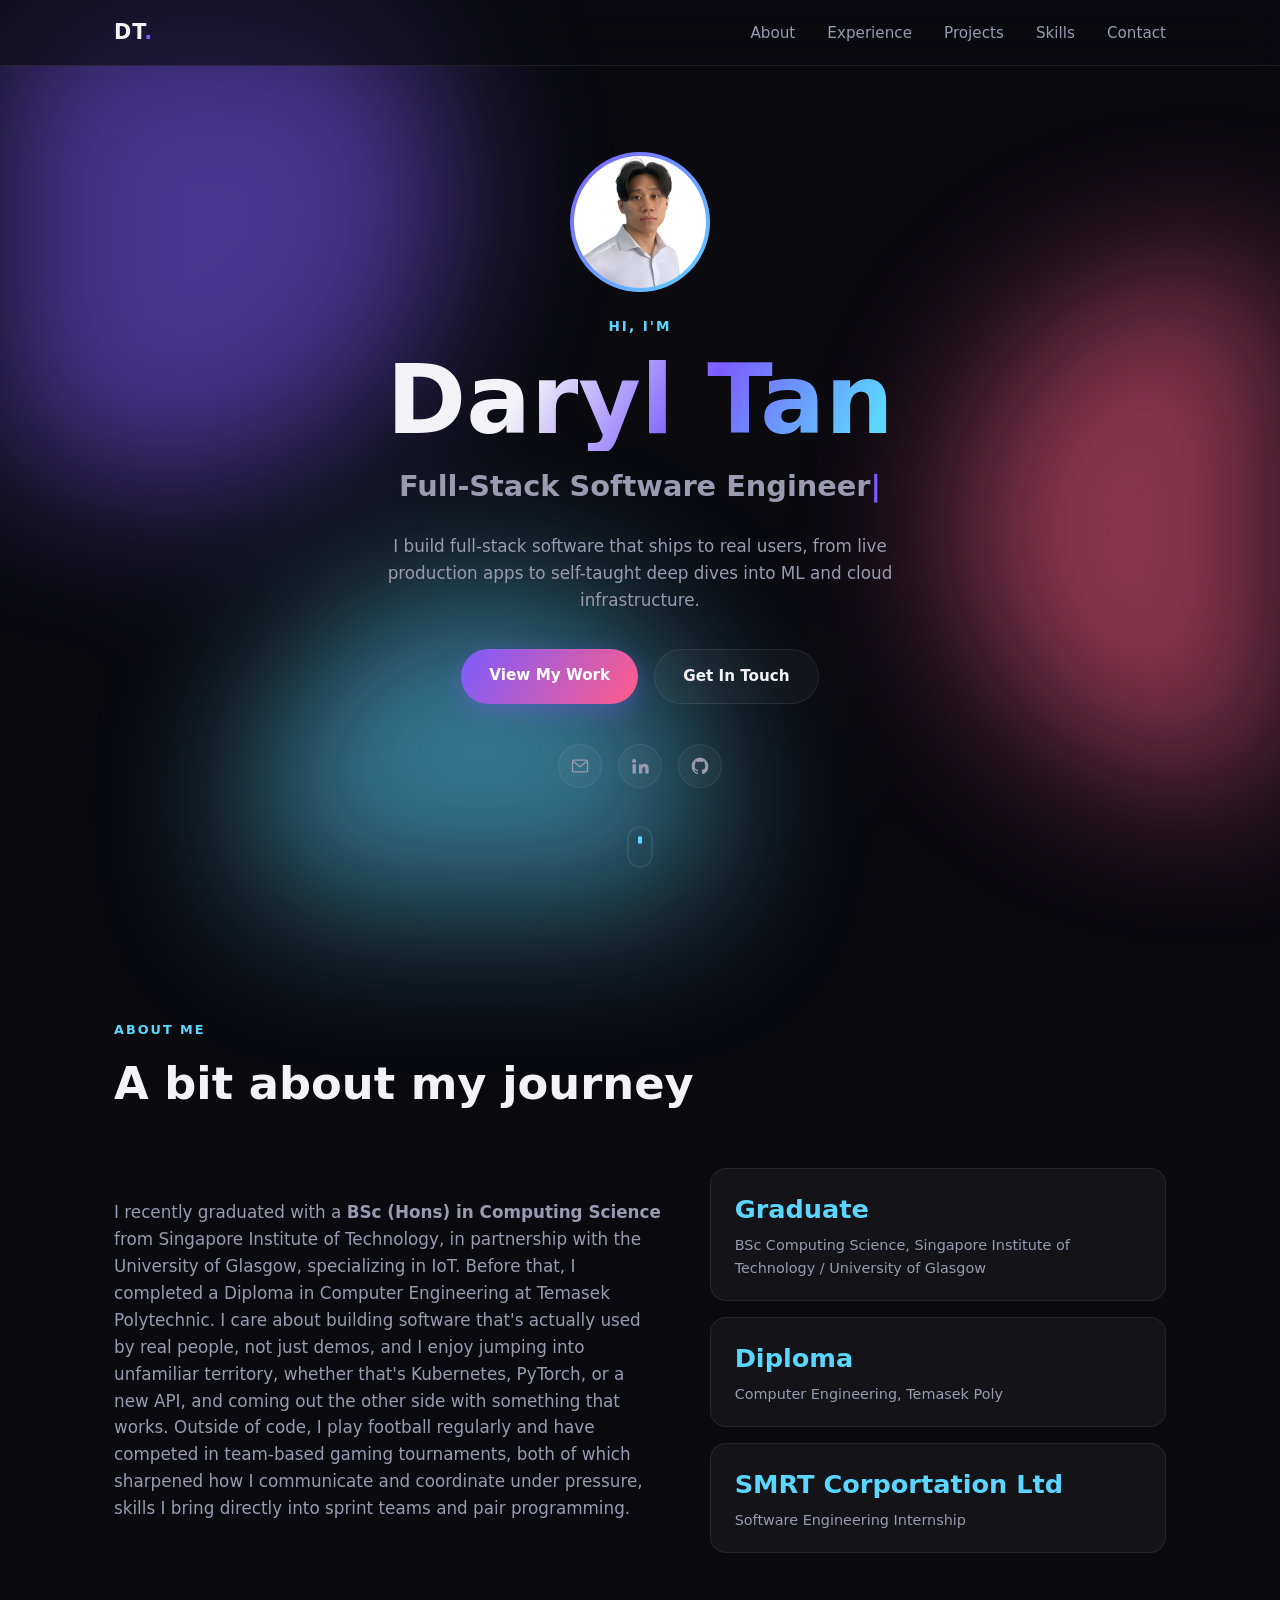
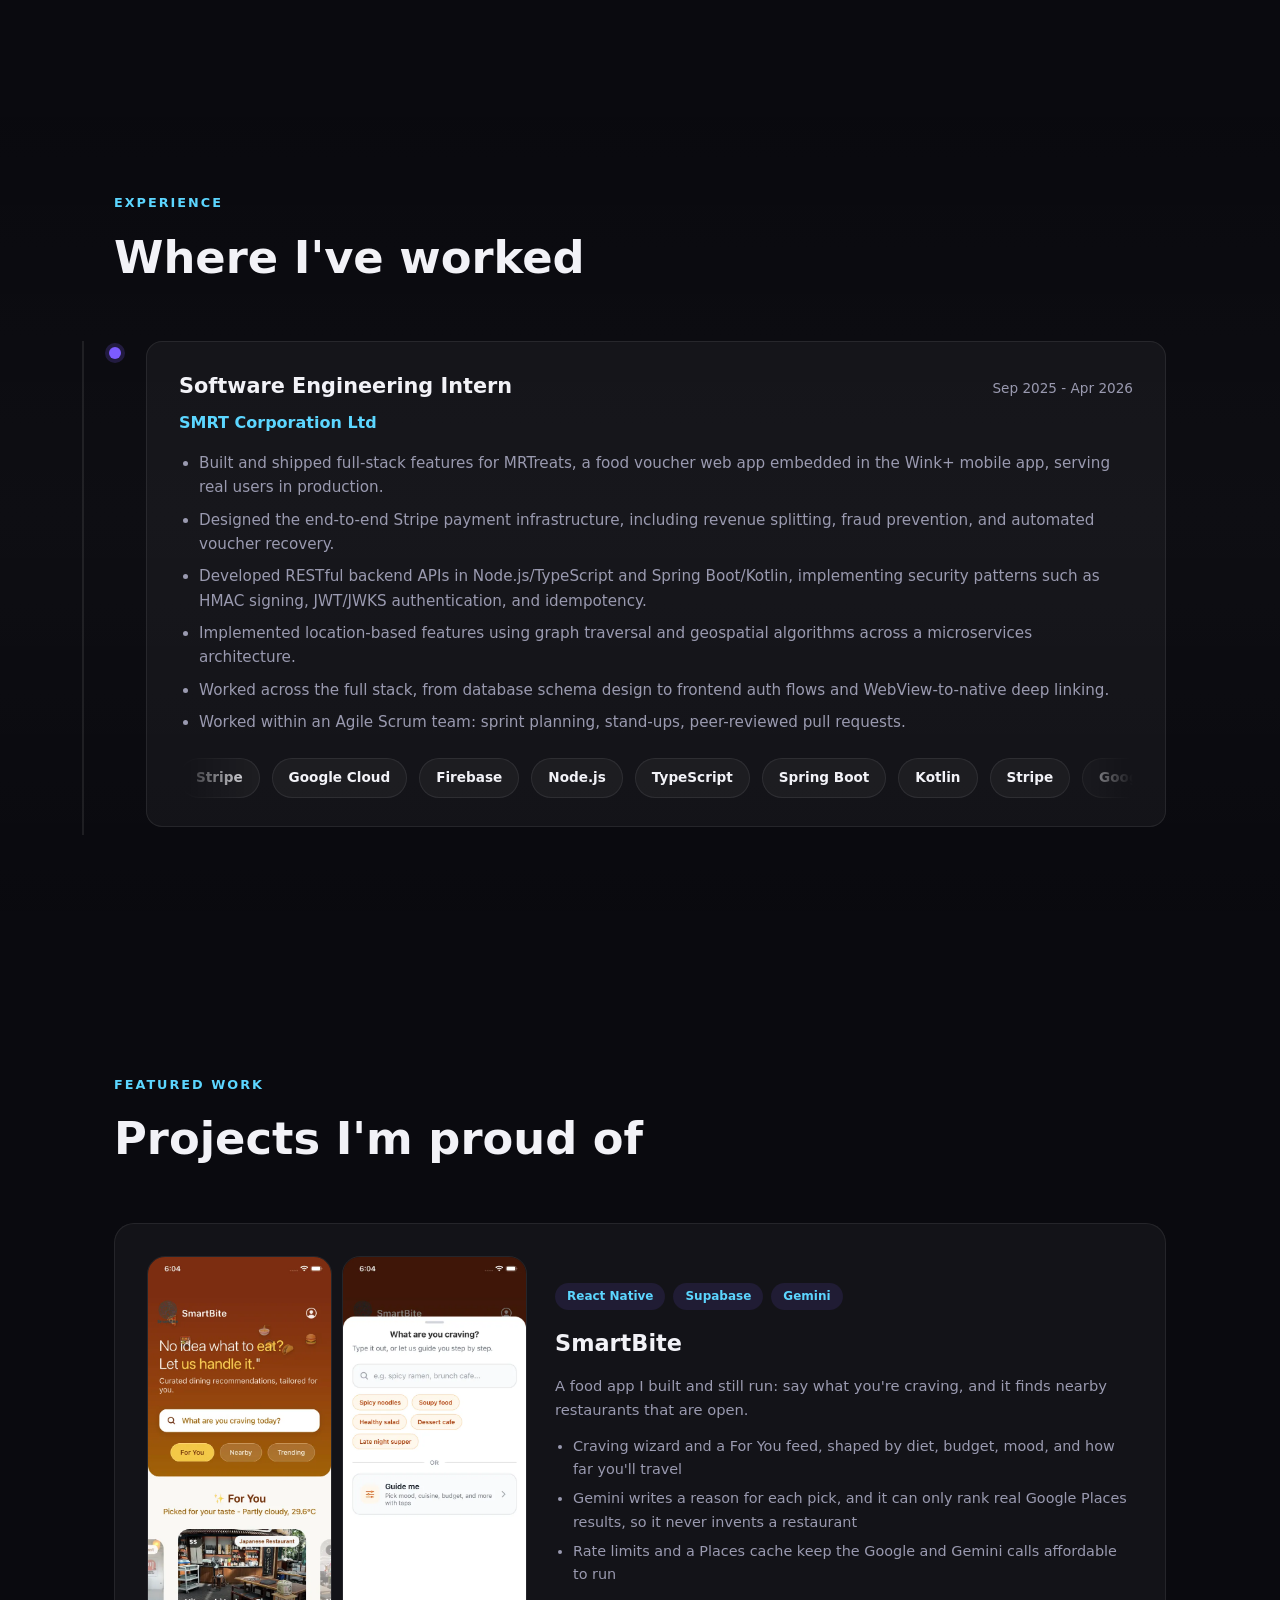
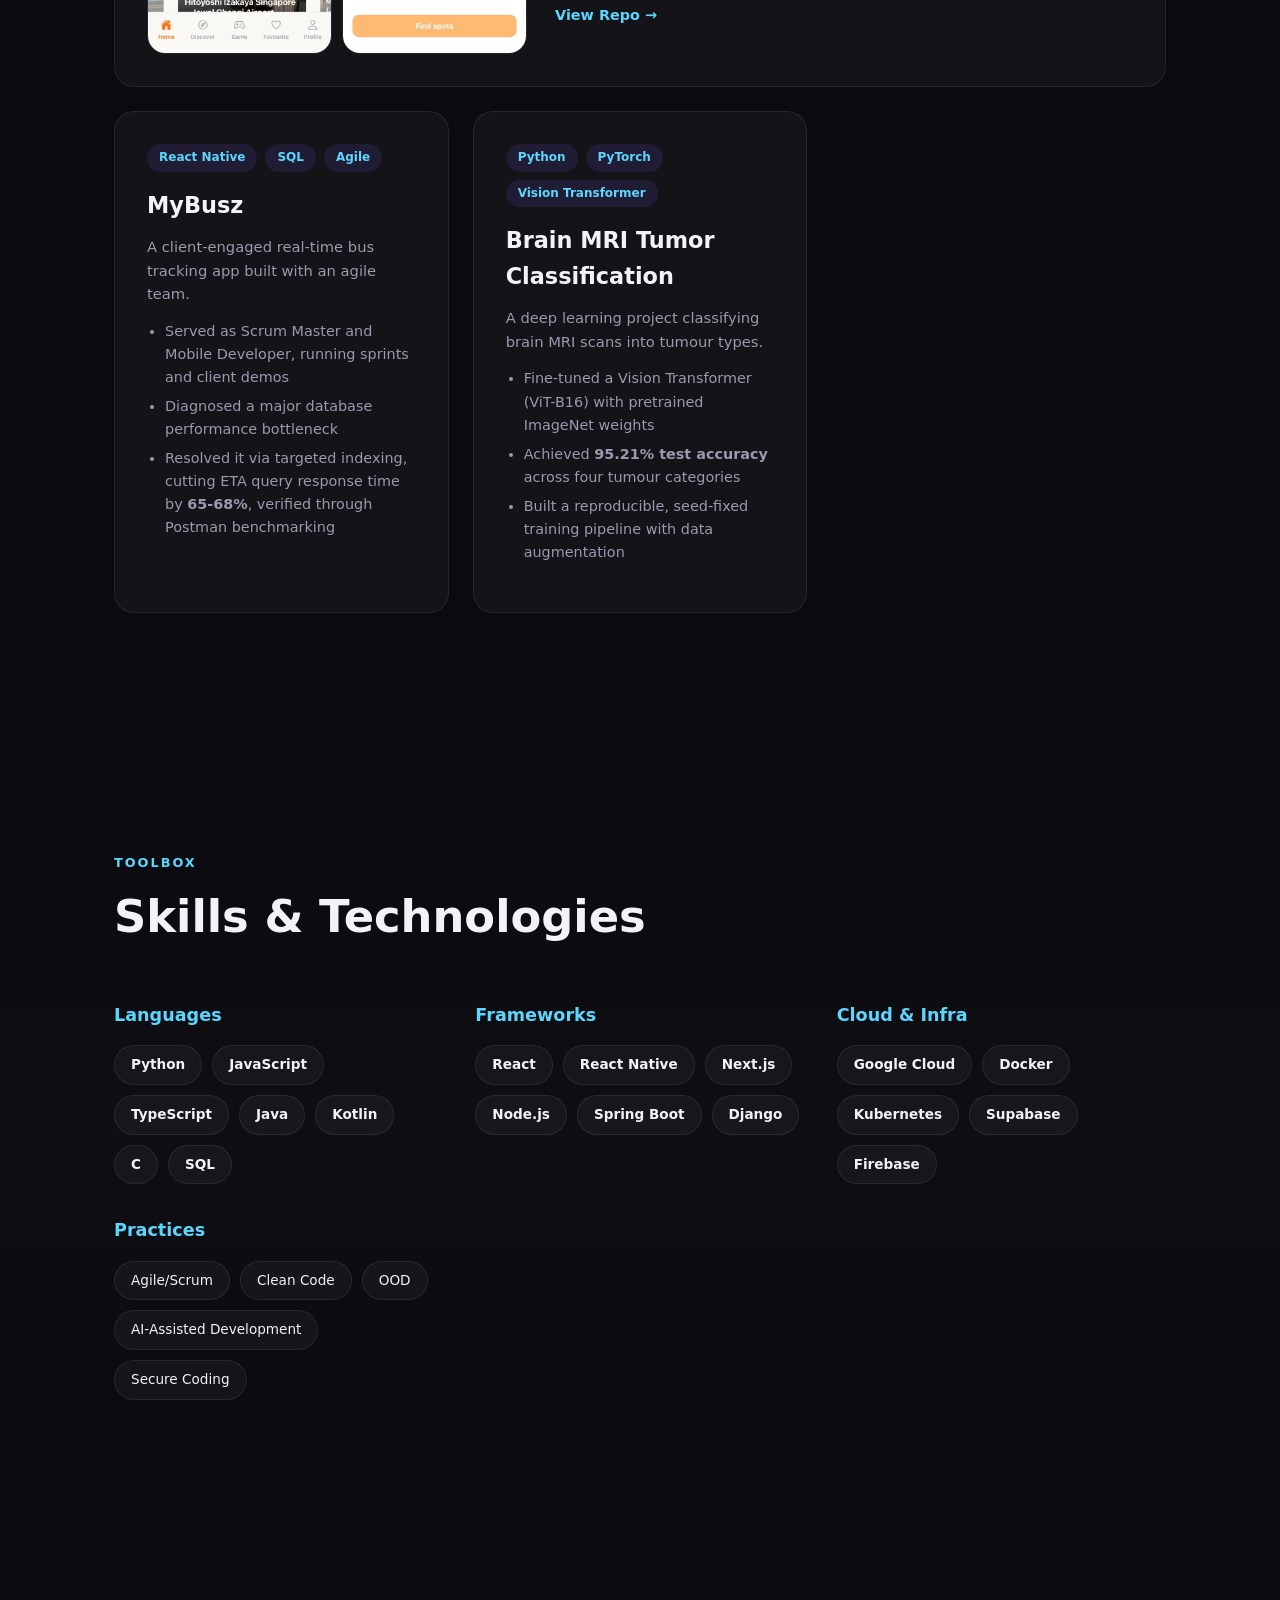
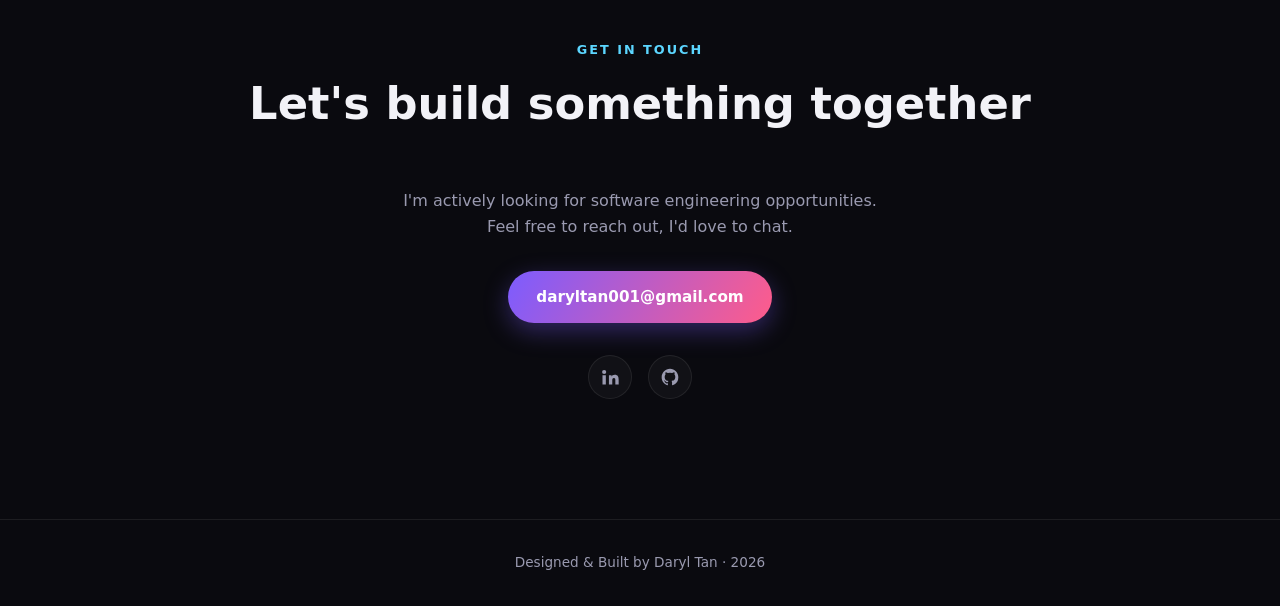
==== commit f767f4a7: "Show the SmartBite home and craving screens on the project card. The two phone shots sit beside the " ====
--- a/index.html
+++ b/index.html
@@ -152,19 +152,25 @@
     <h2 class="section-title reveal">Projects I'm proud of</h2>
     <div class="project-grid">
 
-      <div class="project-card reveal">
-        <div class="project-glow"></div>
-        <div class="project-tags">
-          <span>React Native</span><span>Supabase</span><span>Gemini</span>
-        </div>
-        <h3>SmartBite</h3>
-        <p class="project-intro">A food app I built and still run: say what you're craving, and it finds nearby restaurants that are open.</p>
-        <ul class="project-points">
-          <li>Craving wizard and a For You feed, shaped by diet, budget, mood, and how far you'll travel</li>
-          <li>Gemini writes a reason for each pick, and it can only rank real Google Places results, so it never invents a restaurant</li>
-          <li>Rate limits and a Places cache keep the Google and Gemini calls affordable to run</li>
-        </ul>
-        <a href="https://github.com/daryltan2000/react-native-food-ai-app" target="_blank" rel="noopener" class="project-link">View Repo &rarr;</a>
+      <div class="project-card project-card-feature reveal">
+        <div class="project-glow"></div>
+        <div class="project-shots">
+          <img src="assets/smartbite-home.webp" alt="SmartBite home screen with a For You pick for Hitoyoshi Izakaya" width="540" height="1169">
+          <img src="assets/smartbite-craving.webp" alt="SmartBite craving sheet with chips for spicy noodles, soupy food, and a guided flow" width="540" height="1169">
+        </div>
+        <div class="project-copy">
+          <div class="project-tags">
+            <span>React Native</span><span>Supabase</span><span>Gemini</span>
+          </div>
+          <h3>SmartBite</h3>
+          <p class="project-intro">A food app I built and still run: say what you're craving, and it finds nearby restaurants that are open.</p>
+          <ul class="project-points">
+            <li>Craving wizard and a For You feed, shaped by diet, budget, mood, and how far you'll travel</li>
+            <li>Gemini writes a reason for each pick, and it can only rank real Google Places results, so it never invents a restaurant</li>
+            <li>Rate limits and a Places cache keep the Google and Gemini calls affordable to run</li>
+          </ul>
+          <a href="https://github.com/daryltan2000/react-native-food-ai-app" target="_blank" rel="noopener" class="project-link">View Repo &rarr;</a>
+        </div>
       </div>
 
       <div class="project-card reveal">
--- a/style.css
+++ b/style.css
@@ -461,6 +461,28 @@
   transition: letter-spacing 0.25s ease;
 }
 .project-link:hover { letter-spacing: 0.5px; }
+.project-card-feature {
+  grid-column: 1 / -1;
+  display: grid;
+  grid-template-columns: minmax(220px, 380px) 1fr;
+  gap: 28px;
+  align-items: center;
+}
+.project-shots {
+  display: grid;
+  grid-template-columns: 1fr 1fr;
+  gap: 10px;
+  position: relative;
+  z-index: 1;
+}
+.project-shots img {
+  width: 100%;
+  height: auto;
+  border-radius: 18px;
+  border: 1px solid var(--card-border);
+  display: block;
+}
+.project-copy { position: relative; z-index: 1; }
 
 /* ---------- Skills ---------- */
 .skills-grid {
@@ -539,6 +561,8 @@
   .timeline-content { padding: 24px 20px; }
   .avatar-ring { width: 110px; height: 110px; }
   .avatar-img, .avatar-fallback { width: 102px; height: 102px; }
+  .project-card-feature { grid-template-columns: 1fr; }
+  .project-shots { max-width: 420px; }
 }
 @media (max-width: 480px) {
   .hero-cta { flex-direction: column; width: 100%; }
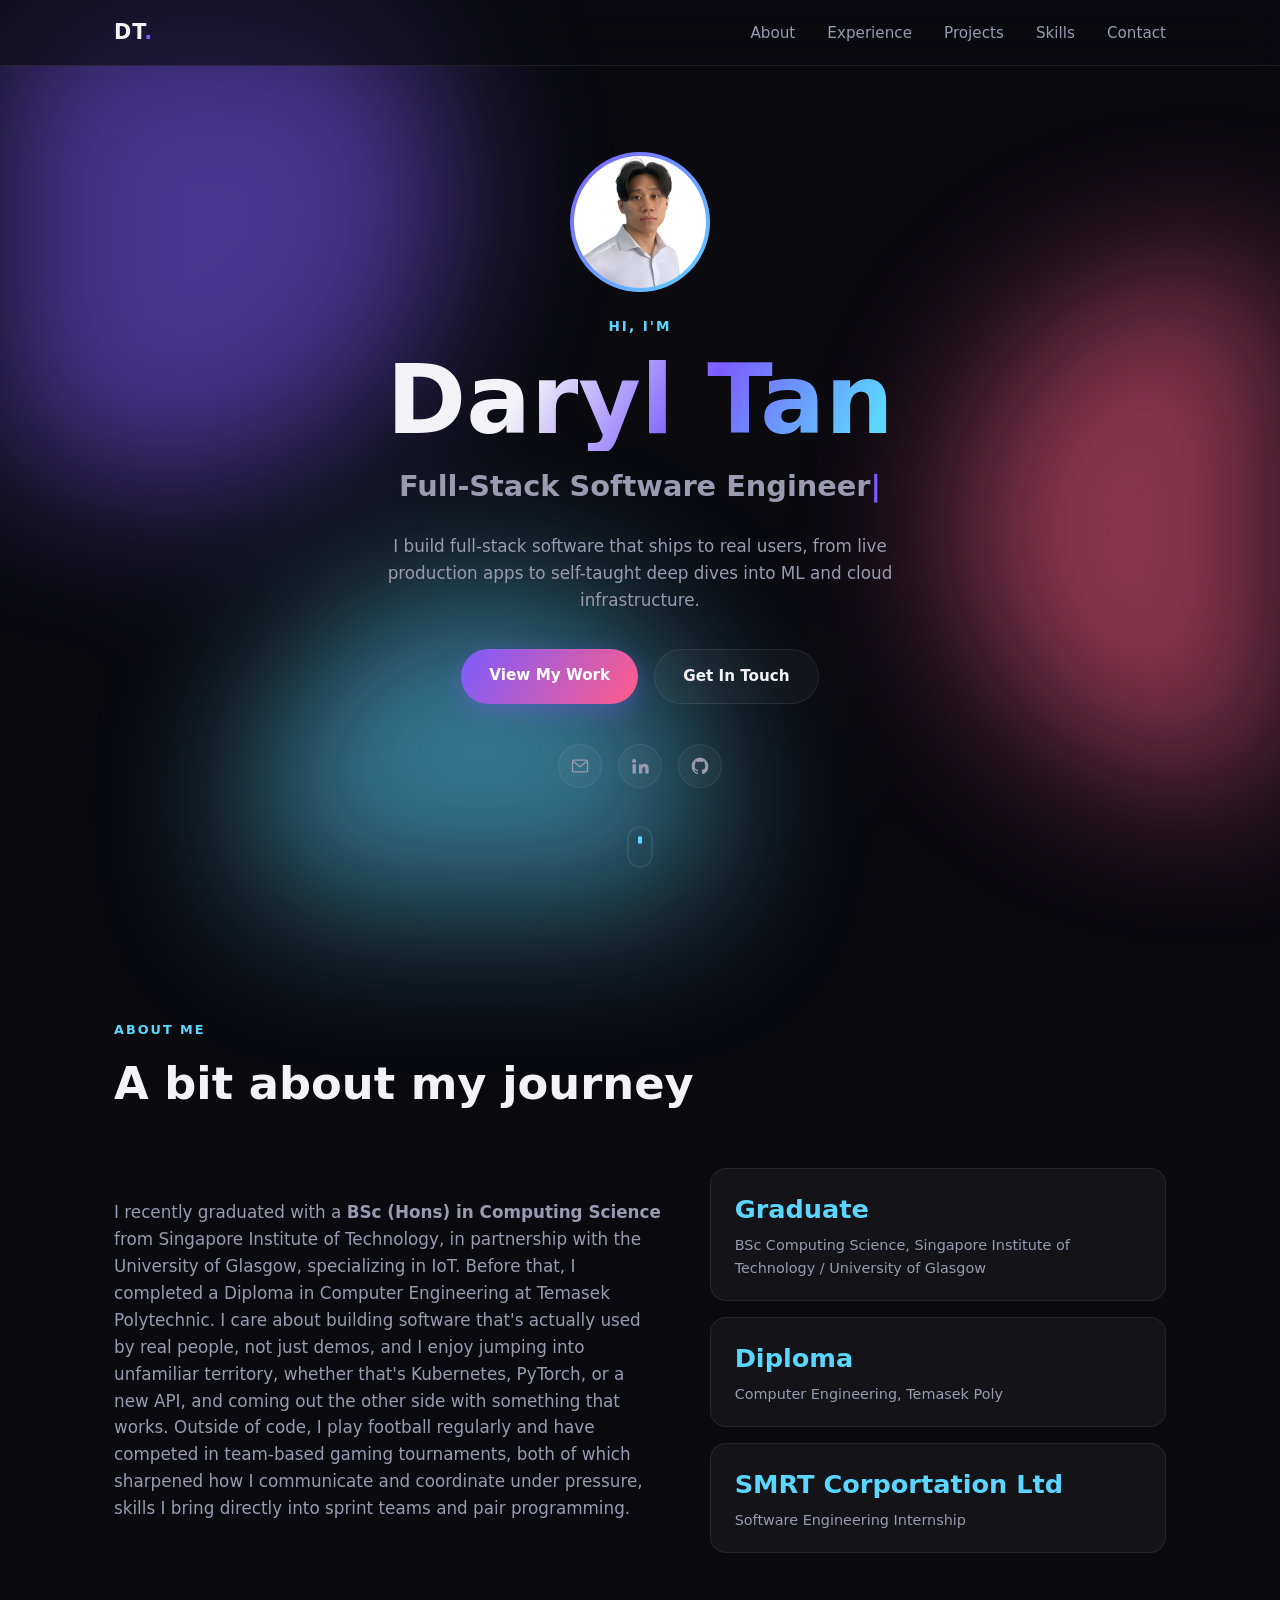
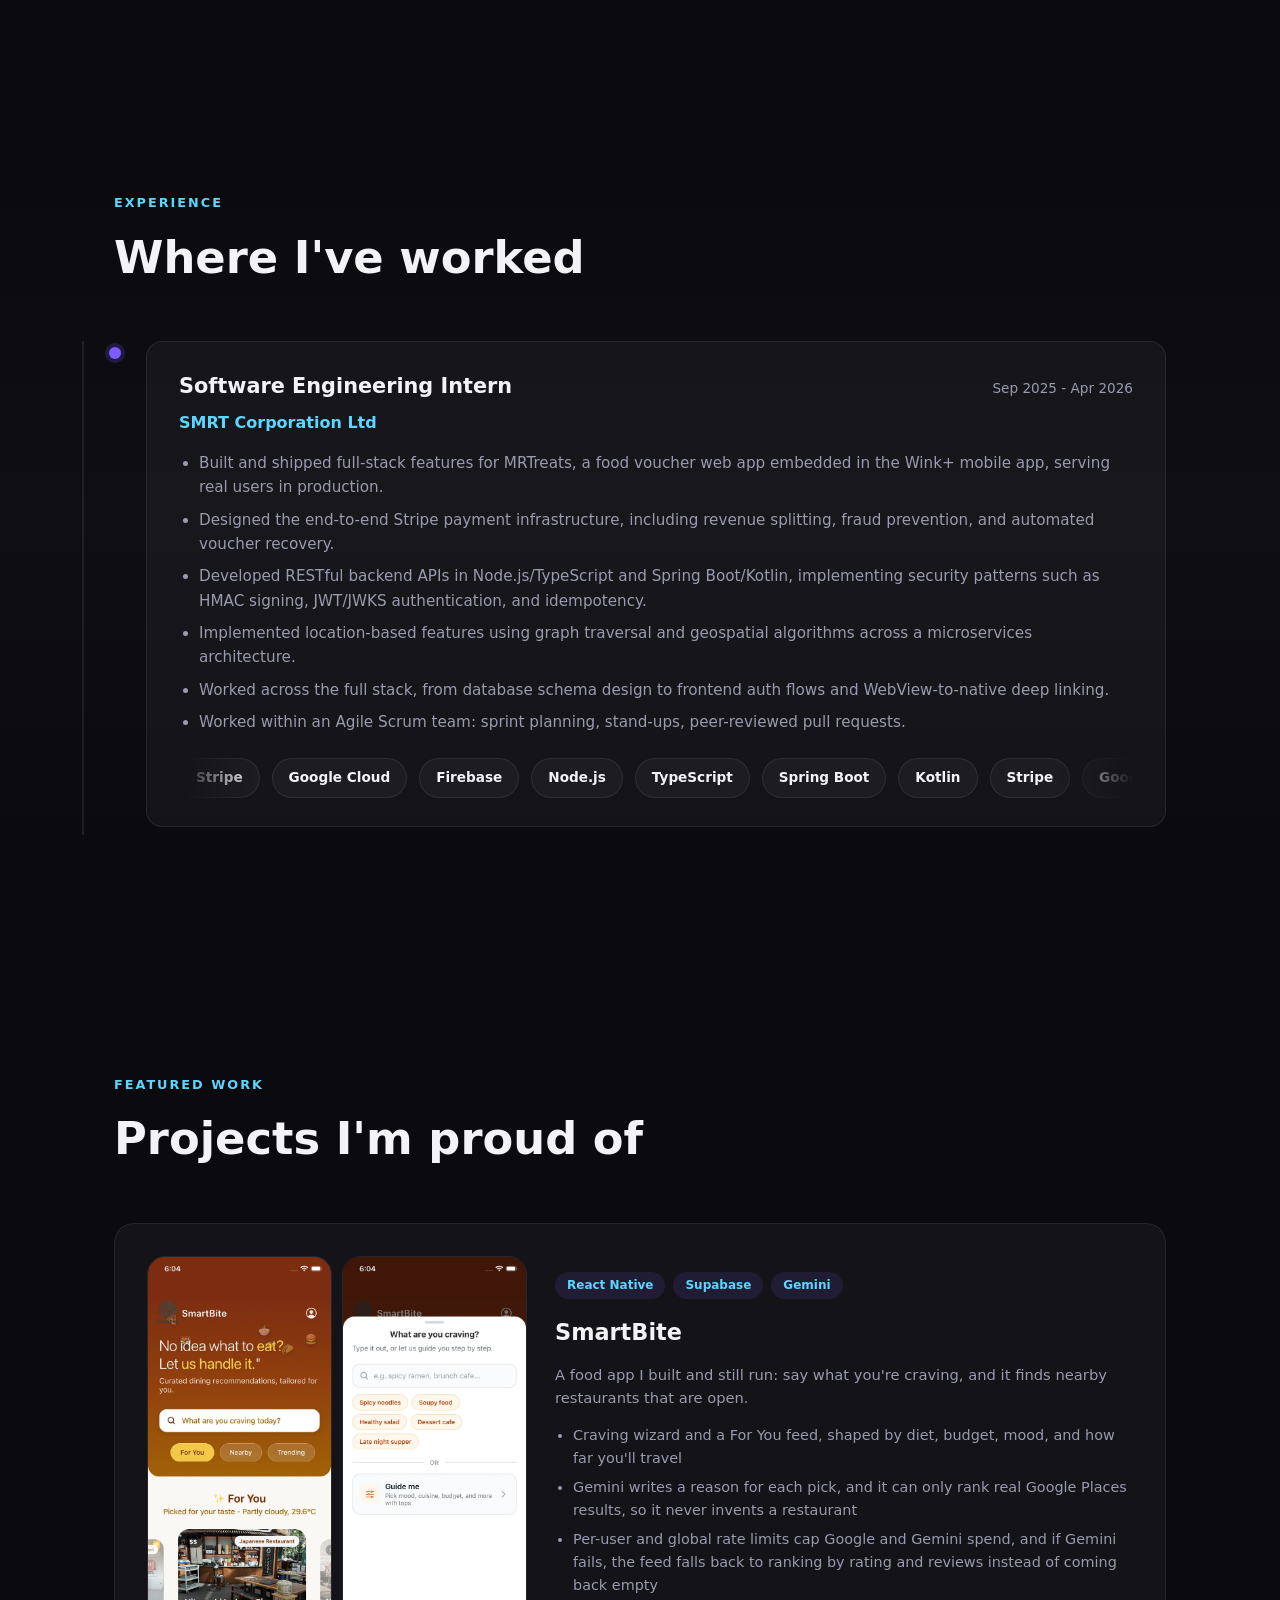
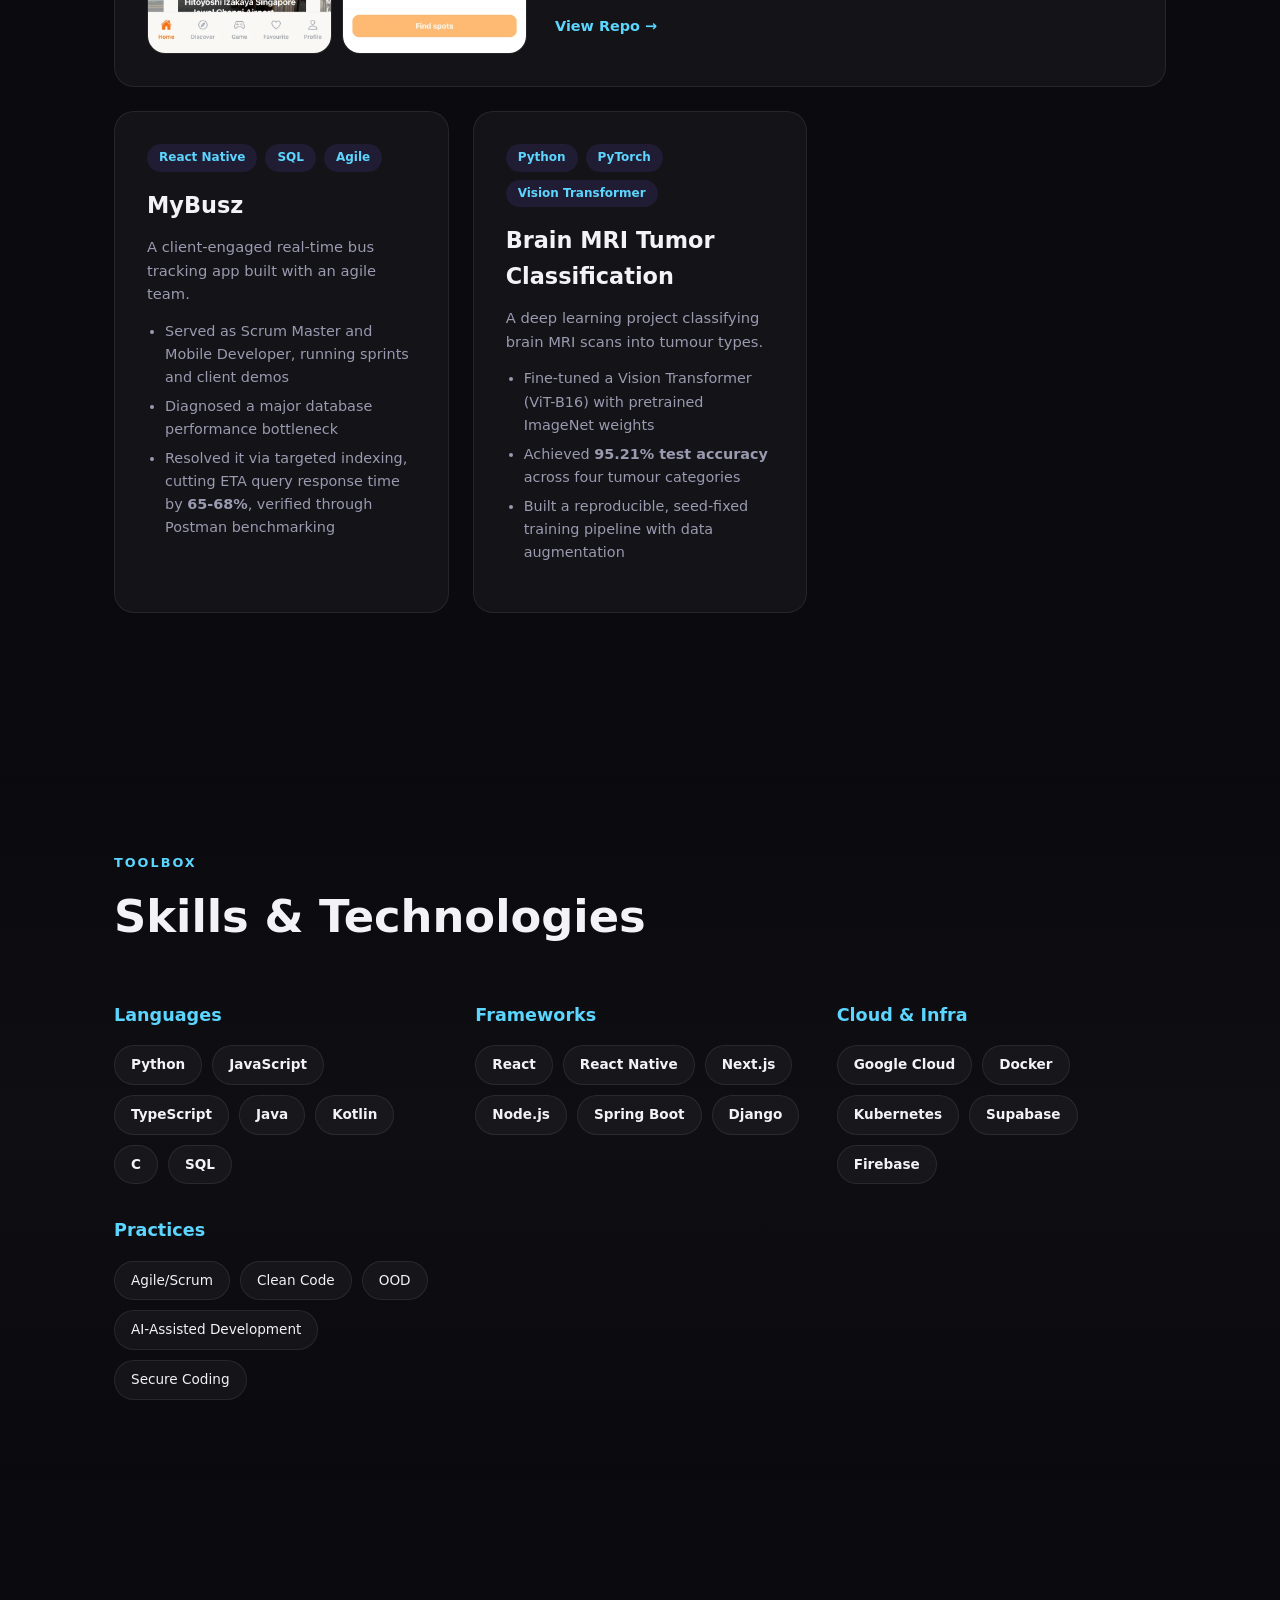
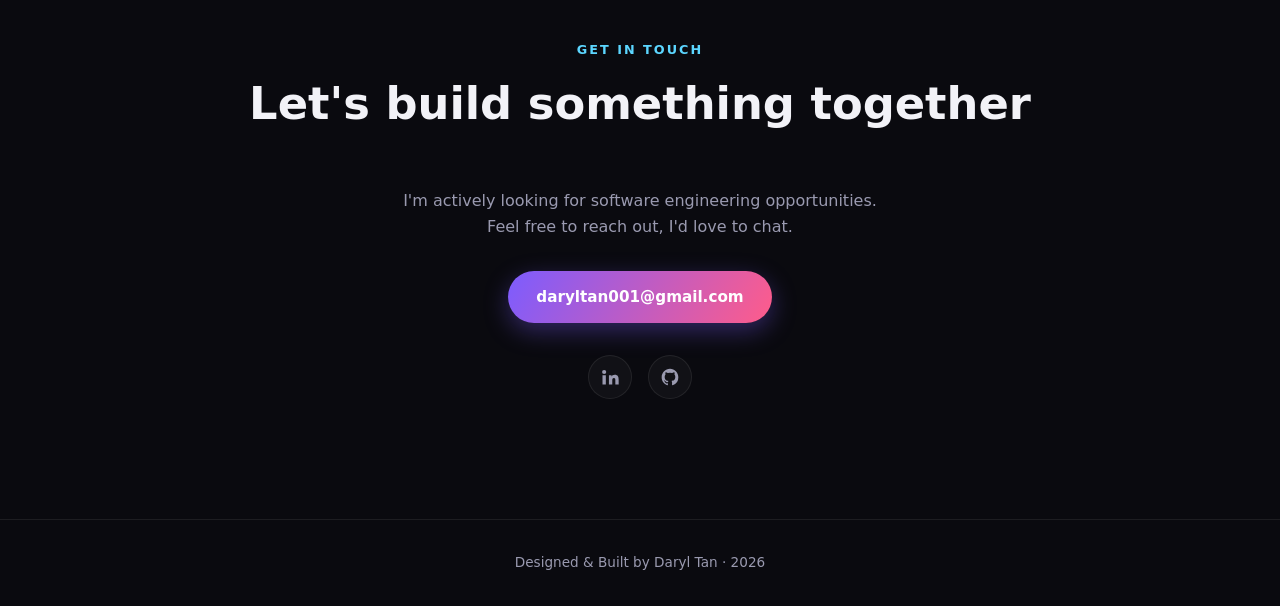
==== commit 8640232e: "Drop the Places cache claim from the SmartBite card. Google's Places policy only allows storing plac" ====
--- a/index.html
+++ b/index.html
@@ -167,7 +167,7 @@
           <ul class="project-points">
             <li>Craving wizard and a For You feed, shaped by diet, budget, mood, and how far you'll travel</li>
             <li>Gemini writes a reason for each pick, and it can only rank real Google Places results, so it never invents a restaurant</li>
-            <li>Rate limits and a Places cache keep the Google and Gemini calls affordable to run</li>
+            <li>Per-user and global rate limits cap Google and Gemini spend, and if Gemini fails, the feed falls back to ranking by rating and reviews instead of coming back empty</li>
           </ul>
           <a href="https://github.com/daryltan2000/react-native-food-ai-app" target="_blank" rel="noopener" class="project-link">View Repo &rarr;</a>
         </div>
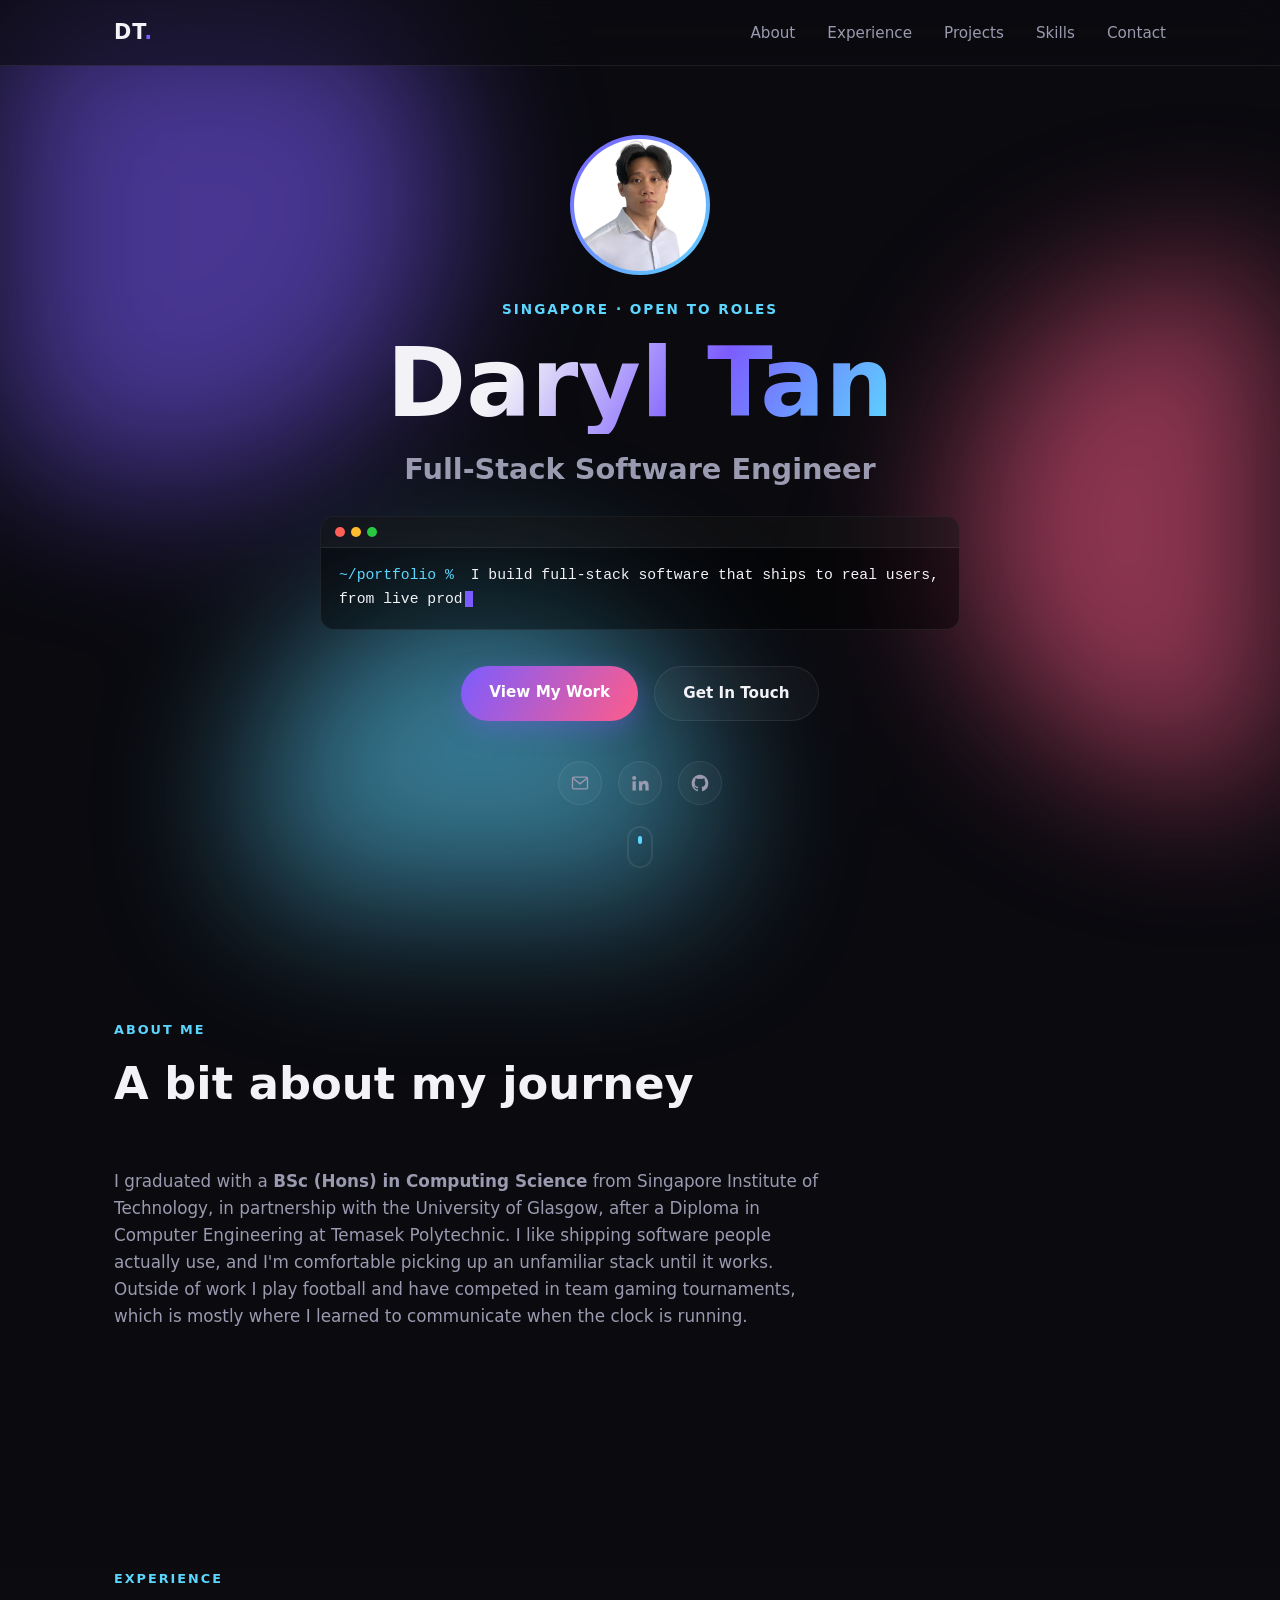
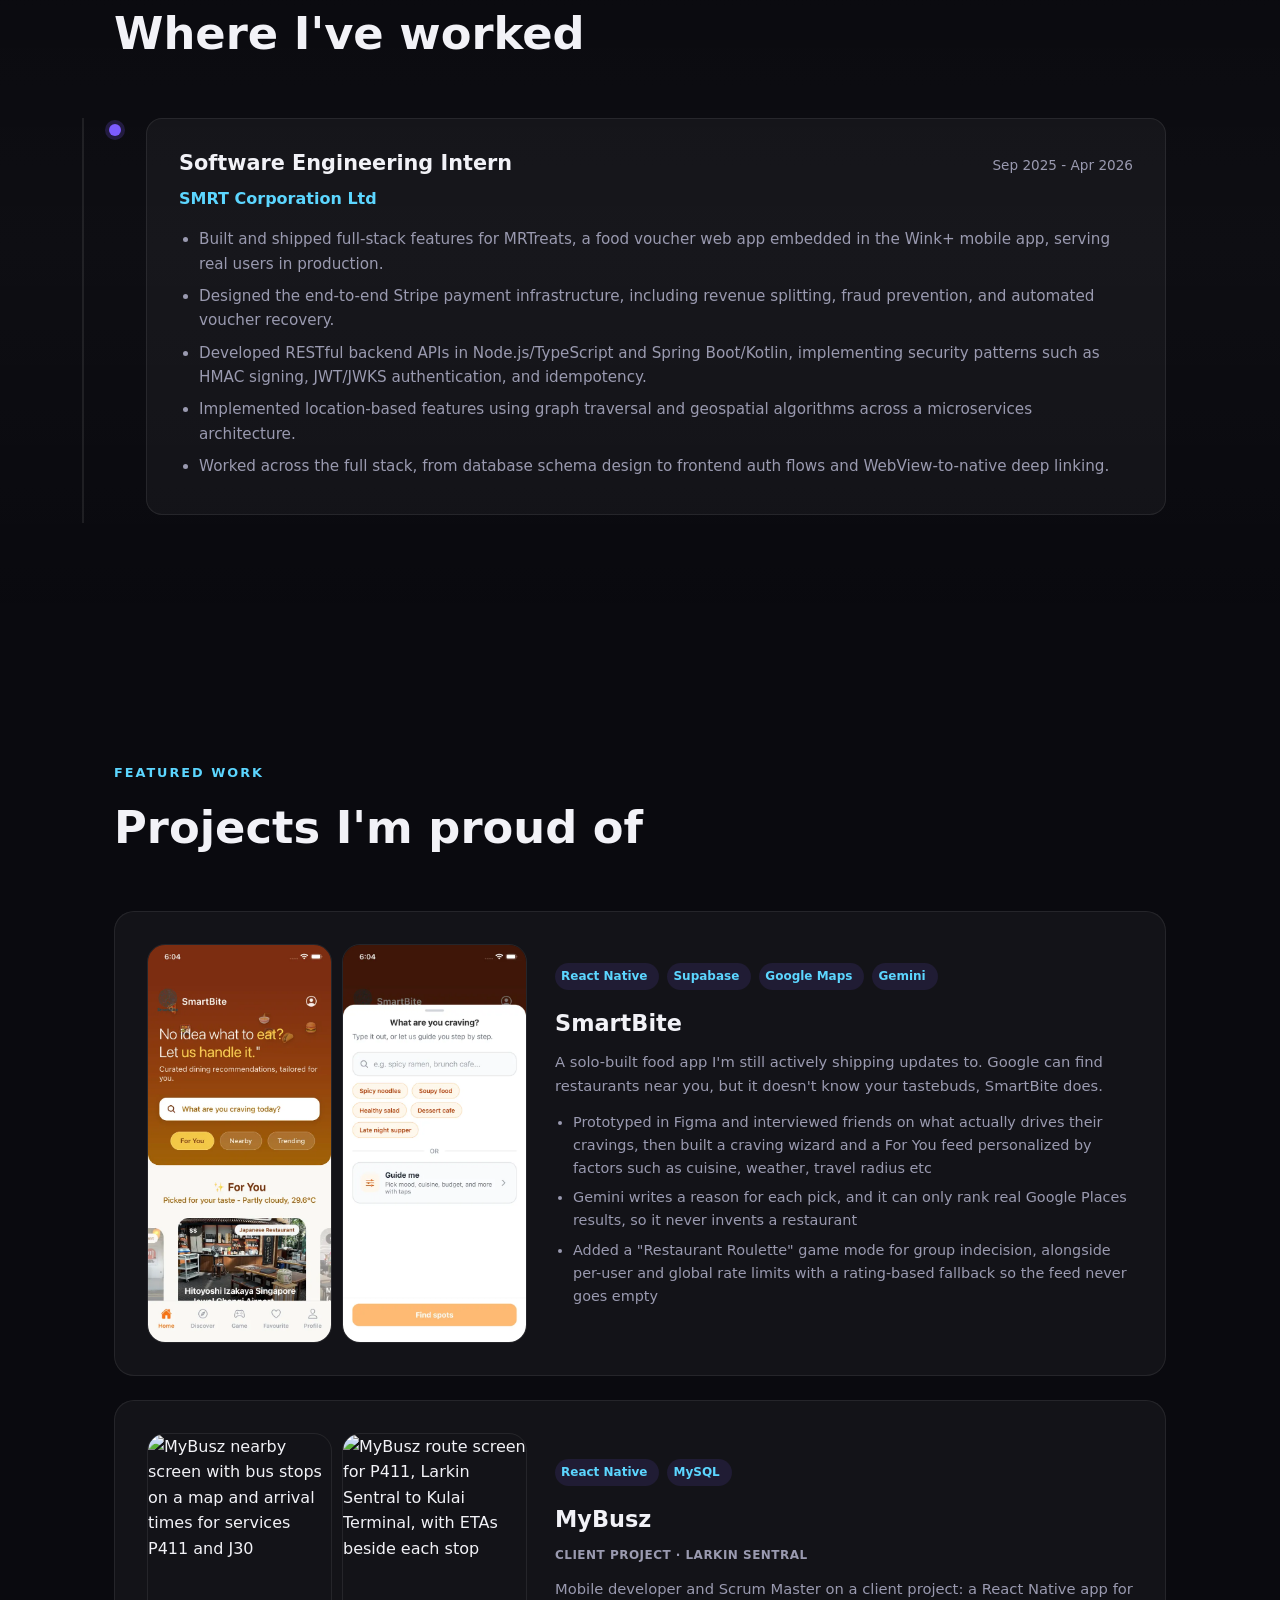
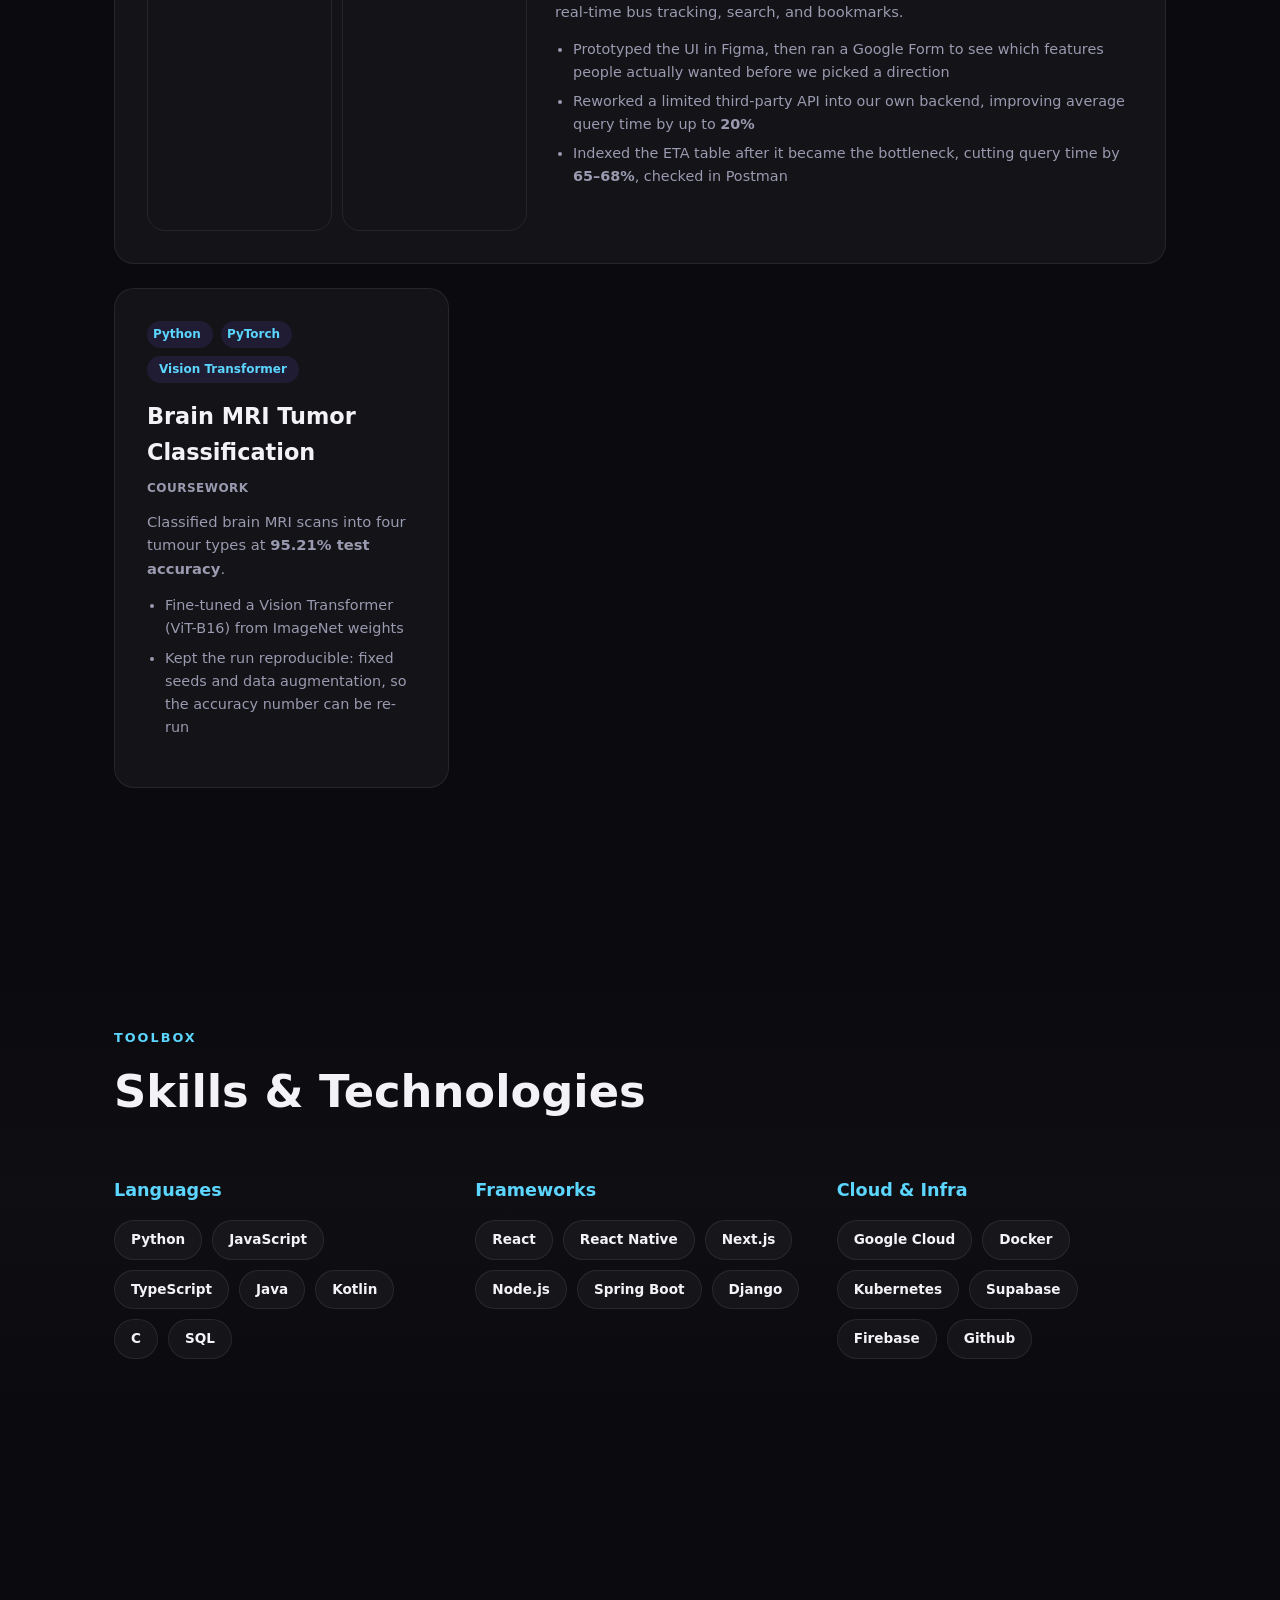
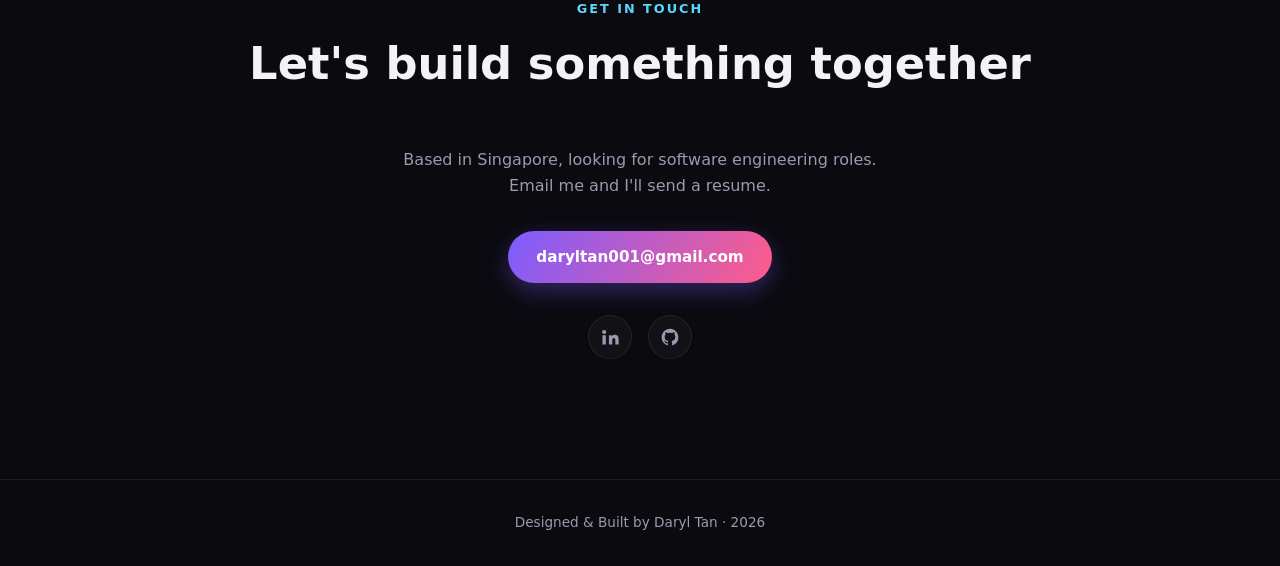
==== commit 5dd70f39: "Refactor styles and update HTML structure for improved accessibility and responsiveness - Removed 'I" ====
--- a/index.html
+++ b/index.html
@@ -3,8 +3,19 @@
 <head>
 <meta charset="UTF-8">
 <meta name="viewport" content="width=device-width, initial-scale=1.0">
-<title>Daryl Tan - Full-Stack Software Engineer</title>
+<title>Daryl Tan — Full-Stack Software Engineer</title>
+<meta name="description" content="Daryl Tan is a full-stack software engineer in Singapore. He shipped Stripe payments and voucher recovery for MRTreats inside the Wink+ app.">
+<meta name="theme-color" content="#0a0a0f">
+<link rel="canonical" href="https://daryltan2000.github.io/">
+<meta property="og:type" content="website">
+<meta property="og:title" content="Daryl Tan — Full-Stack Software Engineer">
+<meta property="og:description" content="Shipped payments for MRTreats inside Wink+. Based in Singapore, looking for software engineering roles.">
+<meta property="og:url" content="https://daryltan2000.github.io/">
+<meta property="og:image" content="https://daryltan2000.github.io/assets/profile.png">
+<meta name="twitter:card" content="summary">
+<link rel="icon" href="favicon.svg" type="image/svg+xml">
 <link rel="stylesheet" href="style.css">
+<script>document.documentElement.classList.add('js')</script>
 </head>
 <body>
 
@@ -24,7 +35,7 @@
       <li><a href="#skills">Skills</a></li>
       <li><a href="#contact">Contact</a></li>
     </ul>
-    <button class="nav-toggle" id="navToggle" aria-label="Toggle menu">
+    <button class="nav-toggle" id="navToggle" aria-label="Toggle menu" aria-expanded="false">
       <span></span><span></span><span></span>
     </button>
   </div>
@@ -38,21 +49,31 @@
         <div class="avatar-fallback">DT</div>
       </div>
     </div>
-    <p class="hero-tag">Hi, I'm</p>
+    <p class="hero-tag">Singapore · open to roles</p>
     <h1 class="hero-name">Daryl Tan</h1>
-    <h2 class="hero-role">
-      <span class="typed-text" id="typedText"></span><span class="cursor">|</span>
-    </h2>
-    <p class="hero-desc">
-      I build full-stack software that ships to real users, from live production
-      apps to self-taught deep dives into ML and cloud infrastructure.
-    </p>
+    <h2 class="hero-role">Full-Stack Software Engineer</h2>
+    <div class="term">
+      <div class="term-bar" aria-hidden="true">
+        <span></span><span></span><span></span>
+      </div>
+      <p class="term-line">
+        <span class="term-prompt" aria-hidden="true">~/portfolio %</span>
+        <span id="termTyped">I build full-stack software that ships to real users, from live production apps to self-taught deep dives into AI/ML and cloud infrastructure.</span><span class="term-cursor" aria-hidden="true"></span>
+      </p>
+    </div>
+    <script>
+      if (!window.matchMedia('(prefers-reduced-motion: reduce)').matches) {
+        const termTyped = document.getElementById('termTyped');
+        termTyped.dataset.full = termTyped.textContent;
+        termTyped.textContent = '';
+      }
+    </script>
     <div class="hero-cta">
       <a href="#projects" class="btn btn-primary">View My Work</a>
       <a href="#contact" class="btn btn-outline">Get In Touch</a>
     </div>
     <div class="hero-socials">
-      <a href="mailto:daryltan001@gmail.com" target="_blank" rel="noopener" aria-label="Email" class="social-icon">
+      <a href="mailto:daryltan001@gmail.com" aria-label="Email" class="social-icon">
         <svg viewBox="0 0 24 24" fill="none"><path d="M3 6.5C3 5.67 3.67 5 4.5 5h15c.83 0 1.5.67 1.5 1.5v11c0 .83-.67 1.5-1.5 1.5h-15C3.67 19 3 18.33 3 17.5v-11Z" stroke="currentColor" stroke-width="1.6"/><path d="M4 6.5 12 13l8-6.5" stroke="currentColor" stroke-width="1.6" stroke-linecap="round"/></svg>
       </a>
       <a href="https://linkedin.com/in/daryltannn" target="_blank" rel="noopener" aria-label="LinkedIn" class="social-icon">
@@ -70,32 +91,14 @@
   <div class="container">
     <p class="section-label reveal">About Me</p>
     <h2 class="section-title reveal">A bit about my journey</h2>
-    <div class="about-grid">
-      <p class="about-text reveal">
-        I recently graduated with a <strong>BSc (Hons) in Computing Science</strong> from Singapore
-        Institute of Technology, in partnership with the University of Glasgow, specializing in IoT.
-        Before that, I completed a Diploma in Computer Engineering at Temasek Polytechnic. I care about
-        building software that's actually used by real people, not just demos, and I enjoy jumping into
-        unfamiliar territory, whether that's Kubernetes, PyTorch, or a new API, and coming out the
-        other side with something that works. Outside of code, I play football regularly and have
-        competed in team-based gaming tournaments, both of which sharpened how I communicate and
-        coordinate under pressure, skills I bring directly into sprint teams and pair programming.
-      </p>
-      <div class="about-cards reveal">
-        <div class="mini-card">
-          <h3>Graduate</h3>
-          <p>BSc Computing Science, Singapore Institute of Technology / University of Glasgow</p>
-        </div>
-        <div class="mini-card">
-          <h3>Diploma</h3>
-          <p>Computer Engineering, Temasek Poly</p>
-        </div>
-        <div class="mini-card">
-          <h3>SMRT Corportation Ltd</h3>
-          <p>Software Engineering Internship</p>
-        </div>
-      </div>
-    </div>
+    <p class="about-text reveal">
+      I graduated with a <strong>BSc (Hons) in Computing Science</strong> from Singapore
+      Institute of Technology, in partnership with the University of Glasgow, after a
+      Diploma in Computer Engineering at Temasek Polytechnic. I like shipping software
+      people actually use, and I'm comfortable picking up an unfamiliar stack until it
+      works. Outside of work I play football and have competed in team gaming tournaments,
+      which is mostly where I learned to communicate when the clock is running.
+    </p>
   </div>
 </section>
 
@@ -118,28 +121,7 @@
             <li>Developed RESTful backend APIs in Node.js/TypeScript and Spring Boot/Kotlin, implementing security patterns such as HMAC signing, JWT/JWKS authentication, and idempotency.</li>
             <li>Implemented location-based features using graph traversal and geospatial algorithms across a microservices architecture.</li>
             <li>Worked across the full stack, from database schema design to frontend auth flows and WebView-to-native deep linking.</li>
-            <li>Worked within an Agile Scrum team: sprint planning, stand-ups, peer-reviewed pull requests.</li>
           </ul>
-
-          <div class="logo-marquee">
-            <div class="logo-track">
-              <span class="tech-badge"><span class="tech-icon-wrap"><img class="tech-icon" src="https://cdn.simpleicons.org/stripe/635BFF" alt="" onerror="this.parentElement.style.display='none'"></span>Stripe</span>
-              <span class="tech-badge"><span class="tech-icon-wrap"><img class="tech-icon" src="https://cdn.simpleicons.org/googlecloud/4285F4" alt="" onerror="this.parentElement.style.display='none'"></span>Google Cloud</span>
-              <span class="tech-badge"><span class="tech-icon-wrap"><img class="tech-icon" src="https://cdn.simpleicons.org/firebase/FFCA28" alt="" onerror="this.parentElement.style.display='none'"></span>Firebase</span>
-              <span class="tech-badge"><span class="tech-icon-wrap"><img class="tech-icon" src="https://cdn.simpleicons.org/nodedotjs/339933" alt="" onerror="this.parentElement.style.display='none'"></span>Node.js</span>
-              <span class="tech-badge"><span class="tech-icon-wrap"><img class="tech-icon" src="https://cdn.simpleicons.org/typescript/3178C6" alt="" onerror="this.parentElement.style.display='none'"></span>TypeScript</span>
-              <span class="tech-badge"><span class="tech-icon-wrap"><img class="tech-icon" src="https://cdn.simpleicons.org/spring/6DB33F" alt="" onerror="this.parentElement.style.display='none'"></span>Spring Boot</span>
-              <span class="tech-badge"><span class="tech-icon-wrap"><img class="tech-icon" src="https://cdn.simpleicons.org/kotlin/7F52FF" alt="" onerror="this.parentElement.style.display='none'"></span>Kotlin</span>
-              <span class="tech-badge"><span class="tech-icon-wrap"><img class="tech-icon" src="https://cdn.simpleicons.org/stripe/635BFF" alt="" onerror="this.parentElement.style.display='none'"></span>Stripe</span>
-              <span class="tech-badge"><span class="tech-icon-wrap"><img class="tech-icon" src="https://cdn.simpleicons.org/googlecloud/4285F4" alt="" onerror="this.parentElement.style.display='none'"></span>Google Cloud</span>
-              <span class="tech-badge"><span class="tech-icon-wrap"><img class="tech-icon" src="https://cdn.simpleicons.org/firebase/FFCA28" alt="" onerror="this.parentElement.style.display='none'"></span>Firebase</span>
-              <span class="tech-badge"><span class="tech-icon-wrap"><img class="tech-icon" src="https://cdn.simpleicons.org/nodedotjs/339933" alt="" onerror="this.parentElement.style.display='none'"></span>Node.js</span>
-              <span class="tech-badge"><span class="tech-icon-wrap"><img class="tech-icon" src="https://cdn.simpleicons.org/typescript/3178C6" alt="" onerror="this.parentElement.style.display='none'"></span>TypeScript</span>
-              <span class="tech-badge"><span class="tech-icon-wrap"><img class="tech-icon" src="https://cdn.simpleicons.org/spring/6DB33F" alt="" onerror="this.parentElement.style.display='none'"></span>Spring Boot</span>
-              <span class="tech-badge"><span class="tech-icon-wrap"><img class="tech-icon" src="https://cdn.simpleicons.org/kotlin/7F52FF" alt="" onerror="this.parentElement.style.display='none'"></span>Kotlin</span>
-            </div>
-          </div>
-
         </div>
       </div>
     </div>
@@ -160,74 +142,59 @@
         </div>
         <div class="project-copy">
           <div class="project-tags">
-            <span>React Native</span><span>Supabase</span><span>Gemini</span>
+            <span><span class="tech-icon-wrap"><img class="tech-icon" src="https://cdn.simpleicons.org/react/61DAFB" alt="" onerror="this.parentElement.style.display='none'"></span>React Native</span>
+            <span><span class="tech-icon-wrap"><img class="tech-icon" src="https://cdn.simpleicons.org/supabase/3FCF8E" alt="" onerror="this.parentElement.style.display='none'"></span>Supabase</span>
+            <span><span class="tech-icon-wrap"><img class="tech-icon" src="https://cdn.simpleicons.org/googlemaps/4285F4" alt="" onerror="this.parentElement.style.display='none'"></span>Google Maps</span>
+            <span><span class="tech-icon-wrap"><img class="tech-icon" src="https://cdn.simpleicons.org/googlegemini/8E75B2" alt="" onerror="this.parentElement.style.display='none'"></span>Gemini</span>
           </div>
           <h3>SmartBite</h3>
-          <p class="project-intro">A food app I built and still run: say what you're craving, and it finds nearby restaurants that are open.</p>
+          <p class="project-intro">A solo-built food app I'm still actively shipping updates to. Google can find restaurants near you, but it doesn't know your tastebuds, SmartBite does.</p>
           <ul class="project-points">
-            <li>Craving wizard and a For You feed, shaped by diet, budget, mood, and how far you'll travel</li>
+            <li>Prototyped in Figma and interviewed friends on what actually drives their cravings, then built a craving wizard and a For You feed personalized by factors such as cuisine, weather, travel radius etc</li>
             <li>Gemini writes a reason for each pick, and it can only rank real Google Places results, so it never invents a restaurant</li>
-            <li>Per-user and global rate limits cap Google and Gemini spend, and if Gemini fails, the feed falls back to ranking by rating and reviews instead of coming back empty</li>
+            <li>Added a "Restaurant Roulette" game mode for group indecision, alongside per-user and global rate limits with a rating-based fallback so the feed never goes empty</li>
           </ul>
-          <a href="https://github.com/daryltan2000/react-native-food-ai-app" target="_blank" rel="noopener" class="project-link">View Repo &rarr;</a>
+          <!-- <a href="https://github.com/daryltan2000/react-native-food-ai-app" target="_blank" rel="noopener" class="project-link">View Repo &rarr;</a> -->
+        </div>
+      </div>
+
+      <div class="project-card project-card-feature reveal">
+        <div class="project-glow"></div>
+        <div class="project-shots">
+          <img src="assets/mybusz-eta.png" alt="MyBusz nearby screen with bus stops on a map and arrival times for services P411 and J30" width="1170" height="2532">
+          <img src="assets/mybusz-route.png" alt="MyBusz route screen for P411, Larkin Sentral to Kulai Terminal, with ETAs beside each stop" width="1170" height="2532">
+        </div>
+        <div class="project-copy">
+          <div class="project-tags">
+            <span><span class="tech-icon-wrap"><img class="tech-icon" src="https://cdn.simpleicons.org/react/61DAFB" alt="" onerror="this.parentElement.style.display='none'"></span>React Native</span>
+            <span><span class="tech-icon-wrap"><img class="tech-icon" src="https://cdn.simpleicons.org/mysql/316192" alt="" onerror="this.parentElement.style.display='none'"></span>MySQL</span>
+          </div>
+          <h3>MyBusz</h3>
+          <p class="project-note">Client project · Larkin Sentral</p>
+          <p class="project-intro">Mobile developer and Scrum Master on a client project: a React Native app for real-time bus tracking, search, and bookmarks.</p>
+          <ul class="project-points">
+            <li>Prototyped the UI in Figma, then ran a Google Form to see which features people actually wanted before we picked a direction</li>
+            <li>Reworked a limited third-party API into our own backend, improving average query time by up to <strong>20%</strong></li>
+            <li>Indexed the ETA table after it became the bottleneck, cutting query time by <strong>65–68%</strong>, checked in Postman</li>
+          </ul>
         </div>
       </div>
 
       <div class="project-card reveal">
         <div class="project-glow"></div>
         <div class="project-tags">
-          <span>React Native</span><span>SQL</span><span>Agile</span>
-        </div>
-        <h3>MyBusz</h3>
-        <p class="project-intro">A client-engaged real-time bus tracking app built with an agile team.</p>
+          <span><span class="tech-icon-wrap"><img class="tech-icon" src="https://cdn.simpleicons.org/python/3776AB" alt="" onerror="this.parentElement.style.display='none'"></span>Python</span>
+          <span><span class="tech-icon-wrap"><img class="tech-icon" src="https://cdn.simpleicons.org/pytorch/EE4C2C" alt="" onerror="this.parentElement.style.display='none'"></span>PyTorch</span>
+          <span>Vision Transformer</span>
+        </div>
+        <h3>Brain MRI Tumor Classification</h3>
+        <p class="project-note">Coursework</p>
+        <p class="project-intro">Classified brain MRI scans into four tumour types at <strong>95.21% test accuracy</strong>.</p>
         <ul class="project-points">
-          <li>Served as Scrum Master and Mobile Developer, running sprints and client demos</li>
-          <li>Diagnosed a major database performance bottleneck</li>
-          <li>Resolved it via targeted indexing, cutting ETA query response time by <strong>65-68%</strong>, verified through Postman benchmarking</li>
+          <li>Fine-tuned a Vision Transformer (ViT-B16) from ImageNet weights</li>
+          <li>Kept the run reproducible: fixed seeds and data augmentation, so the accuracy number can be re-run</li>
         </ul>
       </div>
-
-      <div class="project-card reveal">
-        <div class="project-glow"></div>
-        <div class="project-tags">
-          <span>Python</span><span>PyTorch</span><span>Vision Transformer</span>
-        </div>
-        <h3>Brain MRI Tumor Classification</h3>
-        <p class="project-intro">A deep learning project classifying brain MRI scans into tumour types.</p>
-        <ul class="project-points">
-          <li>Fine-tuned a Vision Transformer (ViT-B16) with pretrained ImageNet weights</li>
-          <li>Achieved <strong>95.21% test accuracy</strong> across four tumour categories</li>
-          <li>Built a reproducible, seed-fixed training pipeline with data augmentation</li>
-        </ul>
-      </div>
-
-      <!-- <div class="project-card reveal">
-        <div class="project-glow"></div>
-        <div class="project-tags">
-          <span>Kubernetes</span><span>Docker</span><span>RabbitMQ</span>
-        </div>
-        <h3>Cloud Content Moderator</h3>
-        <p class="project-intro">A cloud-native content moderation API built as a distributed systems project.</p>
-        <ul class="project-points">
-          <li>Designed a Kubernetes-orchestrated, containerized microservices architecture</li>
-          <li>Built an async RabbitMQ pipeline to decouple moderation from AI processing</li>
-          <li>Enabled horizontal auto-scaling based on real-time queue load</li>
-        </ul>
-      </div>
-
-      <div class="project-card reveal">
-        <div class="project-glow"></div>
-        <div class="project-tags">
-          <span>Django</span><span>MySQL</span><span>Celery</span>
-        </div>
-        <h3>Pro-Track</h3>
-        <p class="project-intro">A full-stack project management system built with an 8-member team.</p>
-        <ul class="project-points">
-          <li>Implemented role-based access control across four user types</li>
-          <li>Added async task reminders via Celery and Redis</li>
-          <li>Integrated the Zoom API for in-app meeting scheduling</li>
-        </ul>
-      </div> -->
 
     </div>
   </div>
@@ -246,8 +213,8 @@
           <span class="tech-badge"><span class="tech-icon-wrap"><img class="tech-icon" src="https://cdn.simpleicons.org/typescript/3178C6" alt="" onerror="this.parentElement.style.display='none'"></span>TypeScript</span>
           <span class="tech-badge"><span class="tech-icon-wrap"><img class="tech-icon" src="https://cdn.simpleicons.org/java/ED8B00" alt="" onerror="this.parentElement.style.display='none'"></span>Java</span>
           <span class="tech-badge"><span class="tech-icon-wrap"><img class="tech-icon" src="https://cdn.simpleicons.org/kotlin/7F52FF" alt="" onerror="this.parentElement.style.display='none'"></span>Kotlin</span>
-          <span class="tech-badge">C</span>
-          <span class="tech-badge">SQL</span>
+          <span class="tech-badge"><span class="tech-icon-wrap"><img class="tech-icon" src="https://cdn.simpleicons.org/c/A8B9CC" alt="" onerror="this.parentElement.style.display='none'"></span>C</span>
+          <span class="tech-badge"><span class="tech-icon-wrap"><img class="tech-icon" src="https://cdn.simpleicons.org/mysql/316192" alt="" onerror="this.parentElement.style.display='none'"></span>SQL</span>
         </div>
       </div>
       <div class="skill-group reveal">
@@ -269,12 +236,7 @@
           <span class="tech-badge"><span class="tech-icon-wrap"><img class="tech-icon" src="https://cdn.simpleicons.org/kubernetes/326CE5" alt="" onerror="this.parentElement.style.display='none'"></span>Kubernetes</span>
           <span class="tech-badge"><span class="tech-icon-wrap"><img class="tech-icon" src="https://cdn.simpleicons.org/supabase/3FCF8E" alt="" onerror="this.parentElement.style.display='none'"></span>Supabase</span>
           <span class="tech-badge"><span class="tech-icon-wrap"><img class="tech-icon" src="https://cdn.simpleicons.org/firebase/FFCA28" alt="" onerror="this.parentElement.style.display='none'"></span>Firebase</span>
-        </div>
-      </div>
-      <div class="skill-group reveal">
-        <h3>Practices</h3>
-        <div class="skill-tags">
-          <span>Agile/Scrum</span><span>Clean Code</span><span>OOD</span><span>AI-Assisted Development</span><span>Secure Coding</span>
+          <span class="tech-badge"><span class="tech-icon-wrap"><img class="tech-icon" src="https://cdn.simpleicons.org/github/181717" alt="" onerror="this.parentElement.style.display='none'"></span>Github</span>
         </div>
       </div>
     </div>
@@ -286,8 +248,8 @@
     <p class="section-label reveal">Get In Touch</p>
     <h2 class="section-title reveal">Let's build something together</h2>
     <p class="contact-desc reveal">
-      I'm actively looking for software engineering opportunities.
-      Feel free to reach out, I'd love to chat.
+      Based in Singapore, looking for software engineering roles.
+      Email me and I'll send a resume.
     </p>
     <div class="contact-buttons reveal">
       <a href="mailto:daryltan001@gmail.com" class="btn btn-primary">daryltan001@gmail.com</a>
--- a/style.css
+++ b/style.css
@@ -18,7 +18,7 @@
 body {
   background: var(--bg);
   color: var(--text);
-  font-family: 'Inter', -apple-system, BlinkMacSystemFont, 'Segoe UI', system-ui, sans-serif;
+  font-family: -apple-system, BlinkMacSystemFont, 'Segoe UI', system-ui, sans-serif;
   overflow-x: hidden;
   line-height: 1.6;
 }
@@ -80,6 +80,7 @@
   border-bottom: 1px solid var(--card-border);
   transition: background 0.3s ease;
 }
+.navbar.scrolled { background: rgba(10,10,15,0.85); }
 .nav-inner {
   max-width: var(--max-width);
   margin: 0 auto;
@@ -203,16 +204,54 @@
   font-weight: 600;
   color: var(--text-dim);
   margin-bottom: 24px;
-  min-height: 2.2rem;
-}
-.cursor { animation: blink 1s step-start infinite; color: var(--accent); }
+}
+.term {
+  max-width: 640px;
+  margin: 0 auto 36px;
+  text-align: left;
+  background: rgba(0, 0, 0, 0.45);
+  border: 1px solid var(--card-border);
+  border-radius: 14px;
+  overflow: hidden;
+}
+.term-bar {
+  display: flex;
+  gap: 6px;
+  padding: 10px 14px;
+  background: rgba(255, 255, 255, 0.04);
+  border-bottom: 1px solid var(--card-border);
+}
+.term-bar span {
+  width: 10px;
+  height: 10px;
+  border-radius: 50%;
+  background: rgba(255, 255, 255, 0.18);
+}
+.term-bar span:nth-child(1) { background: #ff5f57; }
+.term-bar span:nth-child(2) { background: #febc2e; }
+.term-bar span:nth-child(3) { background: #28c840; }
+.term-line {
+  margin: 0;
+  padding: 16px 18px 18px;
+  font-family: ui-monospace, 'SF Mono', Menlo, Consolas, monospace;
+  font-size: 0.92rem;
+  line-height: 1.6;
+  color: var(--text);
+}
+.term-prompt {
+  color: var(--accent-3);
+  margin-right: 8px;
+}
+.term-cursor {
+  display: inline-block;
+  width: 8px;
+  height: 1.05em;
+  margin-left: 2px;
+  background: var(--accent);
+  vertical-align: text-bottom;
+  animation: blink 1s step-start infinite;
+}
 @keyframes blink { 50% { opacity: 0; } }
-.hero-desc {
-  font-size: 1.05rem;
-  color: var(--text-dim);
-  max-width: 560px;
-  margin: 0 auto 36px;
-}
 .hero-cta {
   display: flex;
   gap: 16px;
@@ -302,24 +341,11 @@
 }
 
 /* ---------- About ---------- */
-.about-grid {
-  display: grid;
-  grid-template-columns: 1.2fr 1fr;
-  gap: 48px;
-  align-items: center;
-}
-.about-text { color: var(--text-dim); font-size: 1.05rem; }
-.about-cards { display: flex; flex-direction: column; gap: 16px; }
-.mini-card {
-  background: var(--card-bg);
-  border: 1px solid var(--card-border);
-  border-radius: 16px;
-  padding: 20px 24px;
-  transition: transform 0.3s ease, border-color 0.3s ease;
-}
-.mini-card:hover { transform: translateX(6px); border-color: var(--accent); }
-.mini-card h3 { font-size: 1.6rem; color: var(--accent-3); margin-bottom: 4px; }
-.mini-card p { color: var(--text-dim); font-size: 0.9rem; }
+.about-text {
+  color: var(--text-dim);
+  font-size: 1.05rem;
+  max-width: 68ch;
+}
 
 /* ---------- Timeline ---------- */
 .timeline { position: relative; padding-left: 32px; }
@@ -386,26 +412,6 @@
 }
 .tech-icon { width: 100%; height: 100%; object-fit: contain; display: block; }
 
-/* ---------- Logo Marquee ---------- */
-.logo-marquee {
-  margin-top: 24px;
-  overflow: hidden;
-  position: relative;
-  mask-image: linear-gradient(90deg, transparent, #000 8%, #000 92%, transparent);
-  -webkit-mask-image: linear-gradient(90deg, transparent, #000 8%, #000 92%, transparent);
-}
-.logo-track {
-  display: flex;
-  gap: 12px;
-  width: max-content;
-  animation: marqueeScroll 24s linear infinite;
-}
-.logo-marquee:hover .logo-track { animation-play-state: paused; }
-@keyframes marqueeScroll {
-  0% { transform: translateX(0); }
-  100% { transform: translateX(-50%); }
-}
-
 /* ---------- Projects ---------- */
 .project-grid {
   display: grid;
@@ -436,7 +442,10 @@
 }
 .project-card:hover .project-glow { opacity: 1; }
 .project-tags { display: flex; gap: 8px; flex-wrap: wrap; margin-bottom: 16px; }
-.project-tags span {
+.project-tags > span {
+  display: inline-flex;
+  align-items: center;
+  gap: 6px;
   font-size: 0.75rem;
   padding: 4px 12px;
   border-radius: 999px;
@@ -444,7 +453,24 @@
   color: var(--accent-3);
   font-weight: 600;
 }
-.project-card h3 { font-size: 1.4rem; margin-bottom: 12px; }
+.project-tags > span:has(.tech-icon-wrap) {
+  padding-left: 6px;
+}
+.project-tags .tech-icon-wrap {
+  width: 16px;
+  height: 16px;
+  border-radius: 4px;
+  padding: 2px;
+}
+.project-card h3 { font-size: 1.4rem; margin-bottom: 8px; }
+.project-note {
+  color: var(--text-dim);
+  font-size: 0.75rem;
+  font-weight: 600;
+  letter-spacing: 0.04em;
+  text-transform: uppercase;
+  margin-bottom: 12px;
+}
 .project-intro { color: var(--text-dim); font-size: 0.92rem; margin-bottom: 14px; }
 .project-points {
   padding-left: 18px;
@@ -492,19 +518,6 @@
 }
 .skill-group h3 { font-size: 1.1rem; margin-bottom: 16px; color: var(--accent-3); }
 .skill-tags { display: flex; flex-wrap: wrap; gap: 10px; }
-.skill-tags > span:not(.tech-badge) {
-  padding: 8px 16px;
-  border-radius: 999px;
-  background: var(--card-bg);
-  border: 1px solid var(--card-border);
-  font-size: 0.85rem;
-  transition: all 0.25s ease;
-}
-.skill-tags > span:not(.tech-badge):hover {
-  background: var(--accent);
-  border-color: var(--accent);
-  transform: translateY(-2px);
-}
 
 /* ---------- Contact ---------- */
 .contact-container { text-align: center; }
@@ -522,20 +535,19 @@
 }
 
 /* ---------- Scroll Reveal ---------- */
-.reveal {
-  opacity: 0;
-  transform: translateY(30px);
-  transition: opacity 0.7s ease, transform 0.7s ease;
-}
-.reveal.visible {
-  opacity: 1;
-  transform: translateY(0);
+@media (prefers-reduced-motion: no-preference) {
+  .js .reveal {
+    opacity: 0;
+    transform: translateY(30px);
+    transition: opacity 0.7s ease, transform 0.7s ease;
+  }
+  .js .reveal.visible {
+    opacity: 1;
+    transform: translateY(0);
+  }
 }
 
 /* ---------- Responsive ---------- */
-@media (max-width: 900px) {
-  .about-grid { grid-template-columns: 1fr; }
-}
 @media (max-width: 768px) {
   .nav-links {
     position: fixed;
@@ -568,3 +580,13 @@
   .hero-cta { flex-direction: column; width: 100%; }
   .btn { text-align: center; }
 }
+
+@media (prefers-reduced-motion: reduce) {
+  html { scroll-behavior: auto; }
+  .blob,
+  .avatar-ring,
+  .scroll-indicator span,
+  .term-cursor {
+    animation: none;
+  }
+}
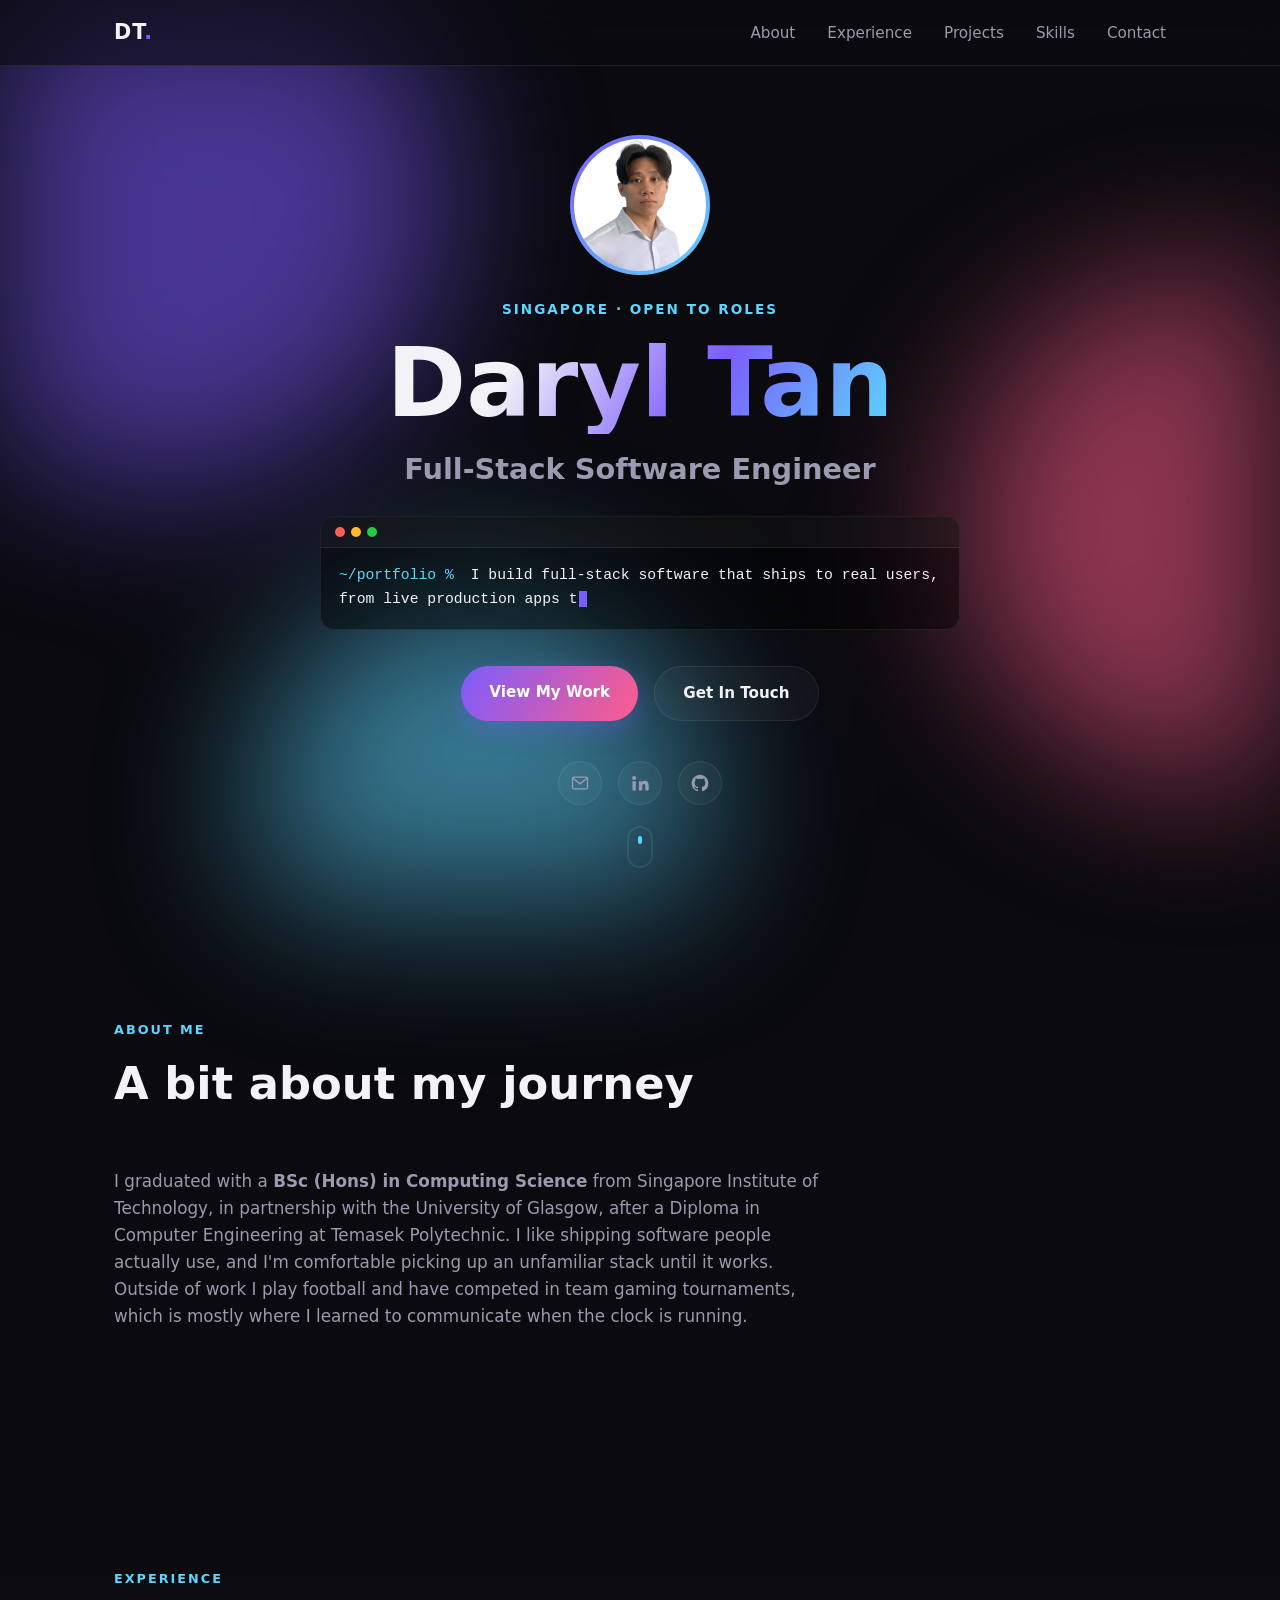
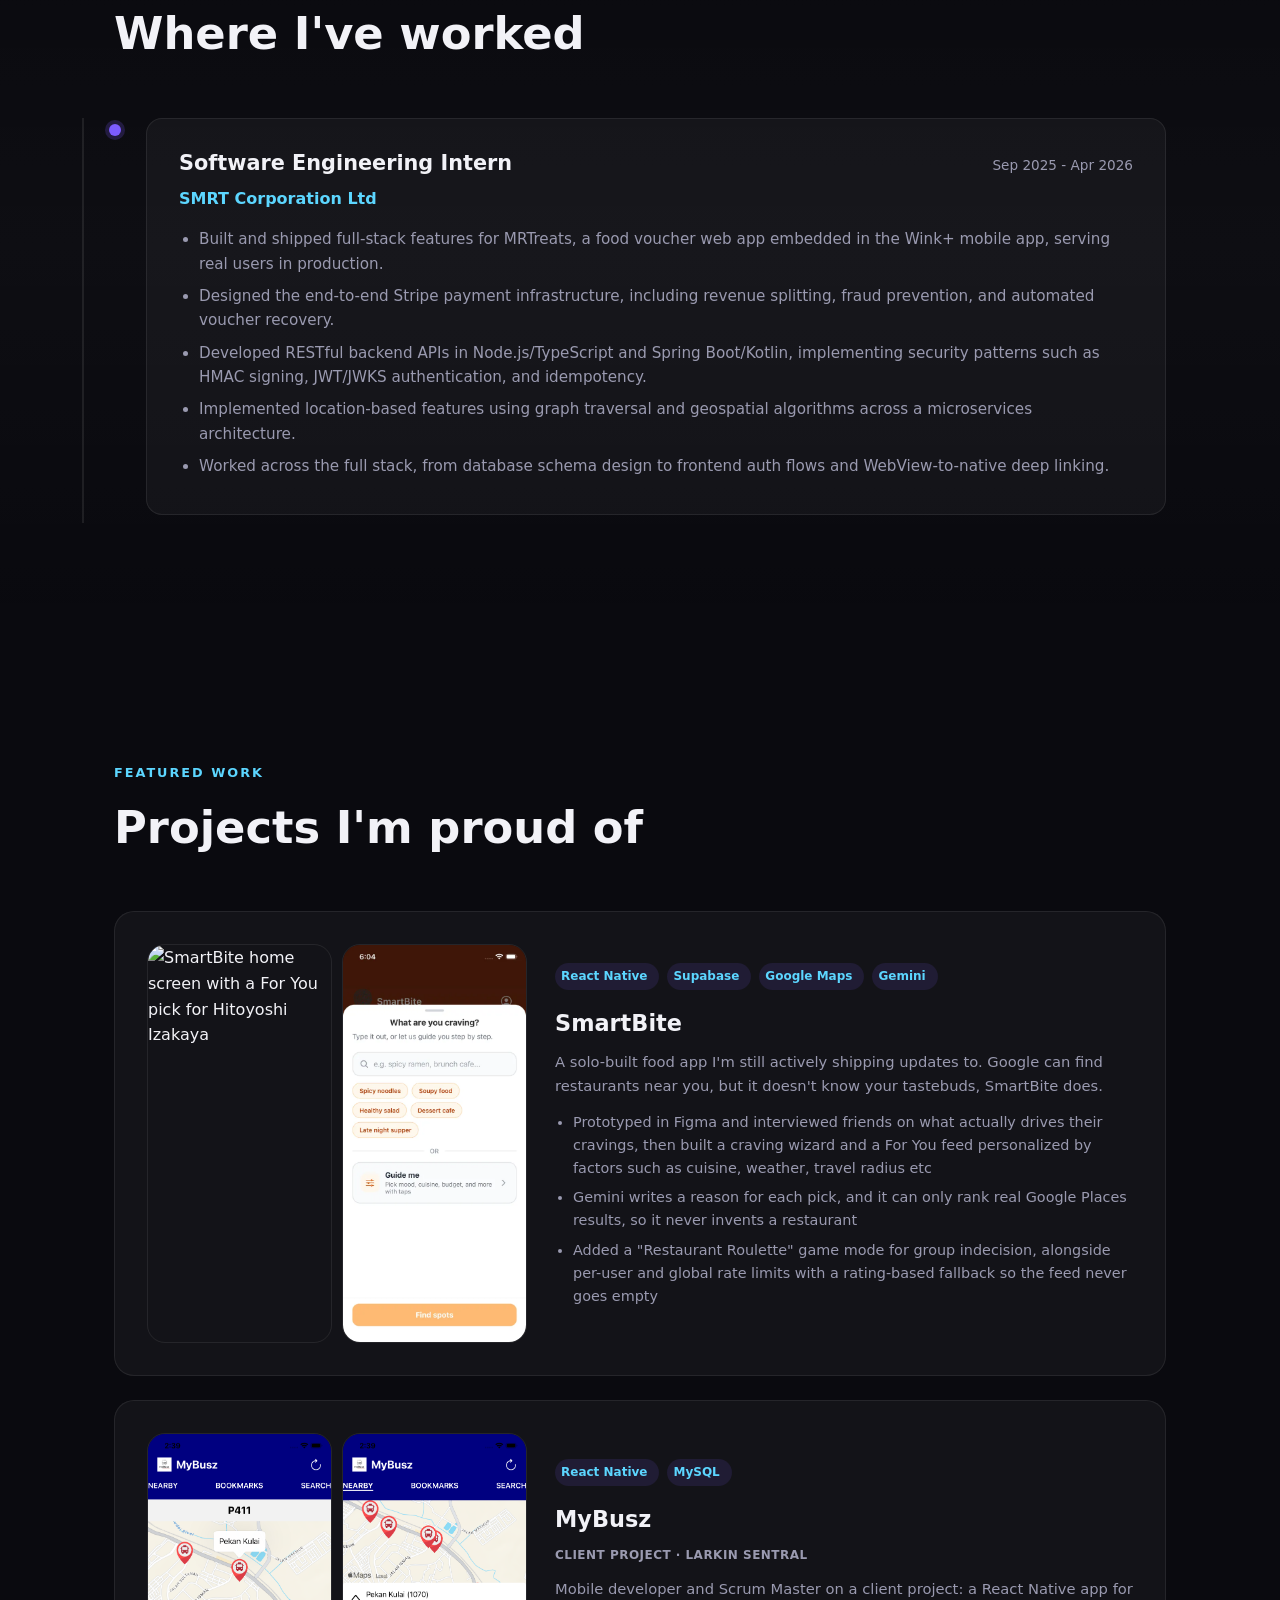
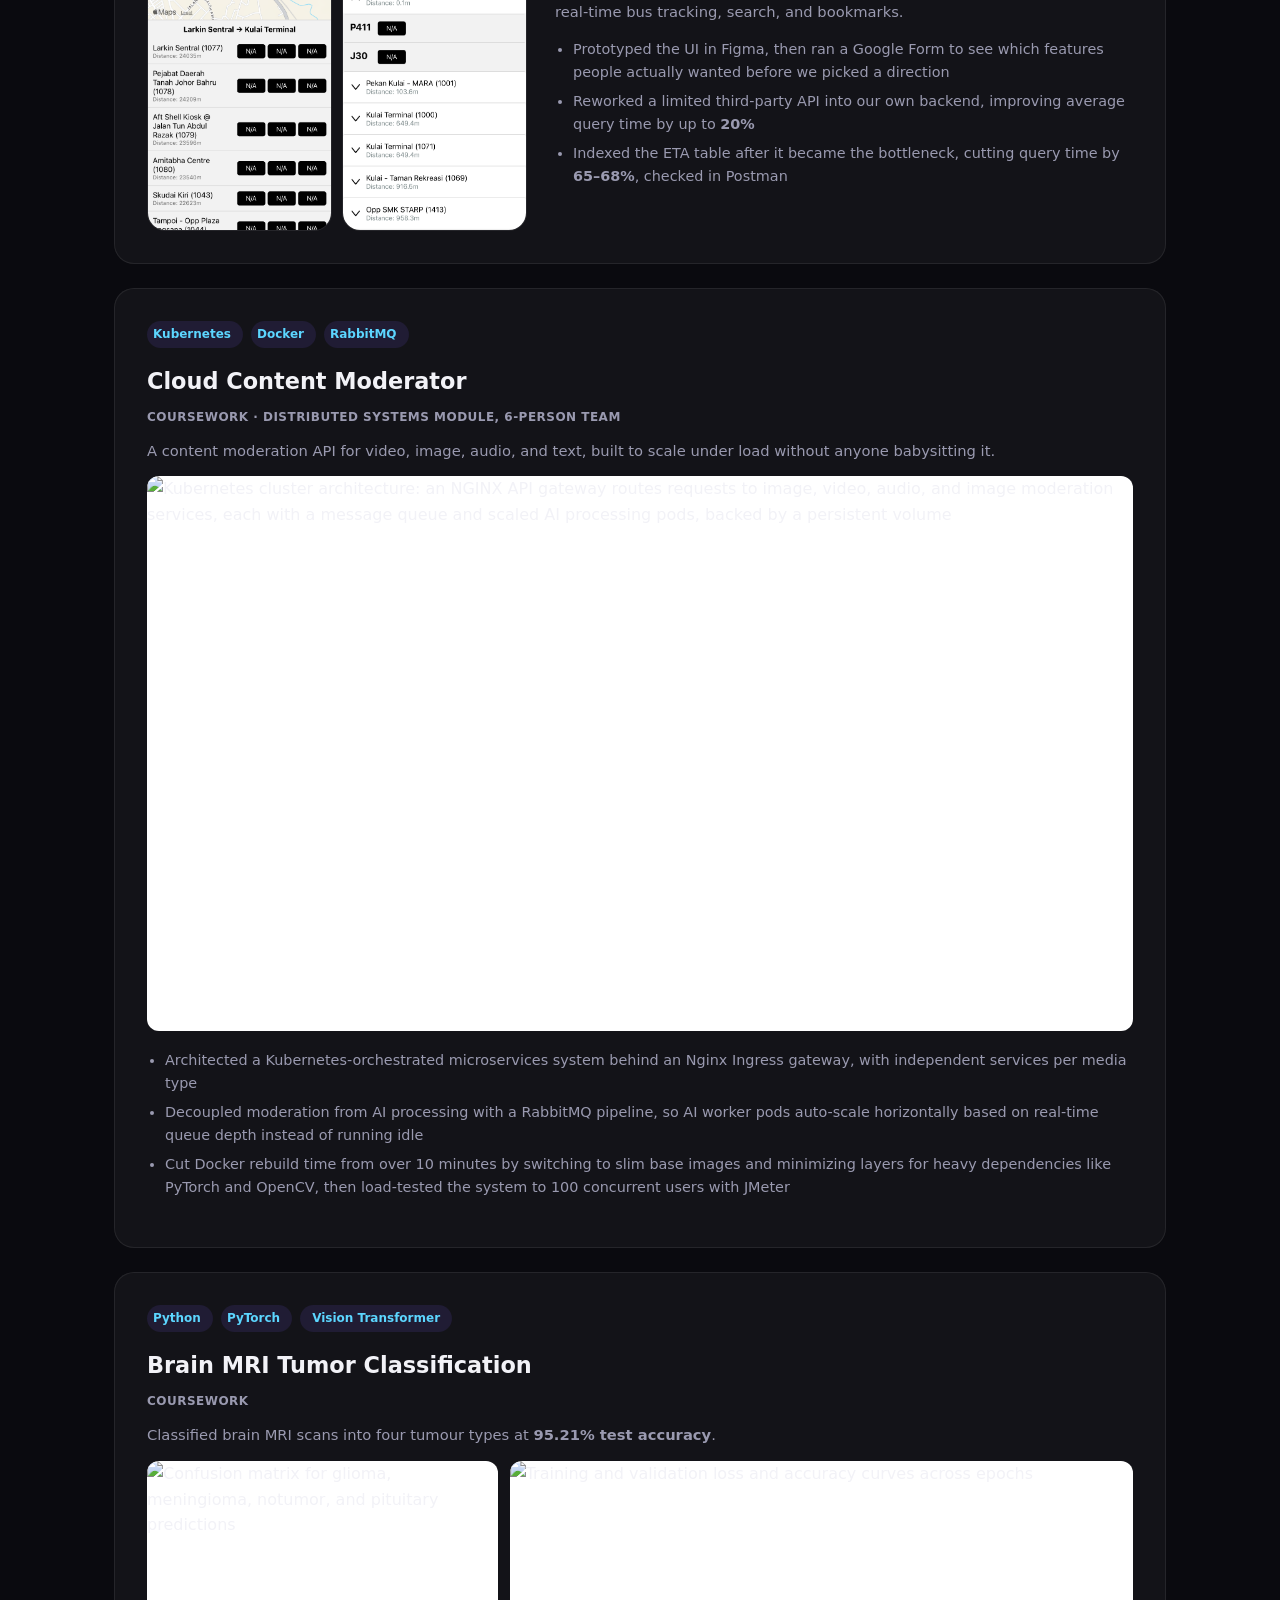
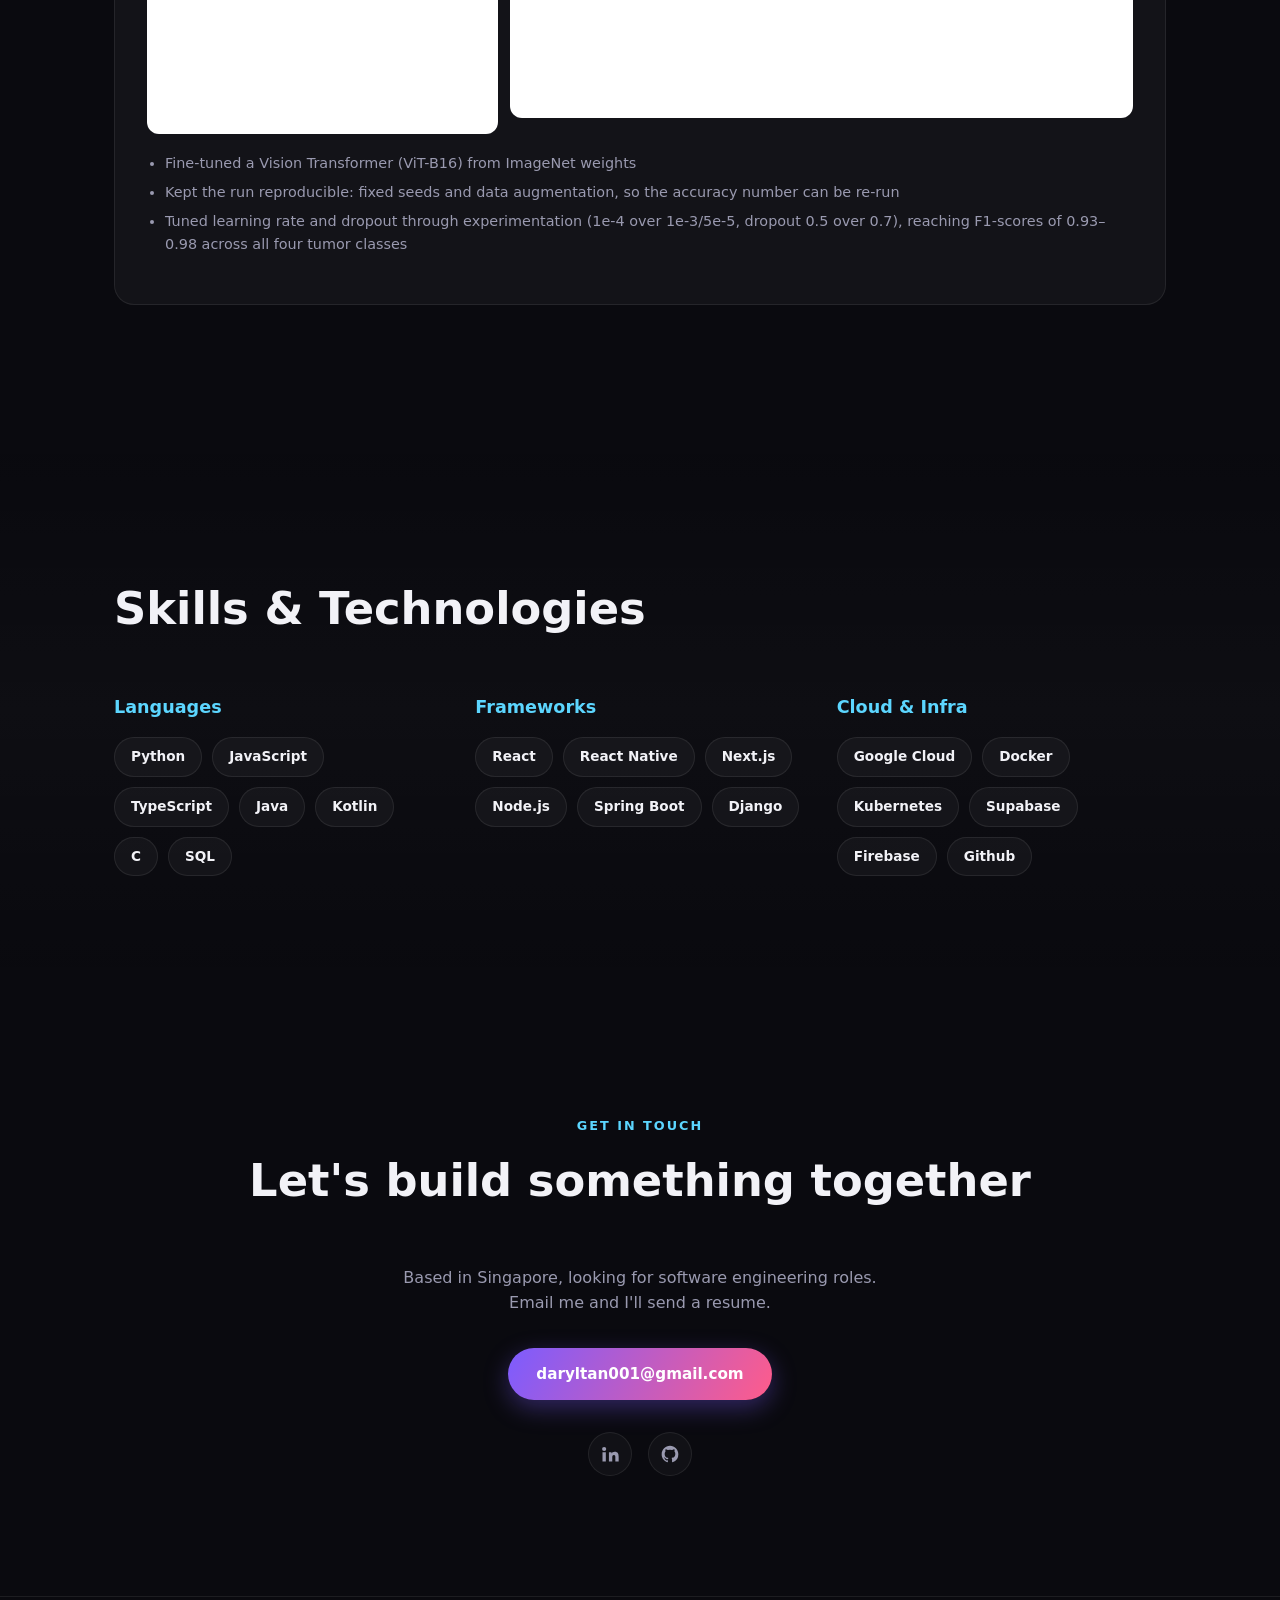
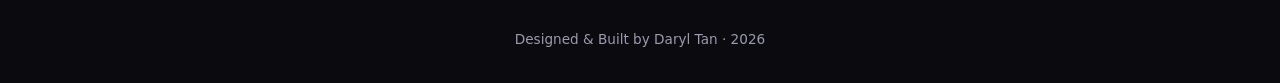
==== commit 0b600f29: "updated the projects" ====
--- a/index.html
+++ b/index.html
@@ -137,7 +137,7 @@
       <div class="project-card project-card-feature reveal">
         <div class="project-glow"></div>
         <div class="project-shots">
-          <img src="assets/smartbite-home.webp" alt="SmartBite home screen with a For You pick for Hitoyoshi Izakaya" width="540" height="1169">
+          <img src="assets/smartbite-home.png" alt="SmartBite home screen with a For You pick for Hitoyoshi Izakaya" width="540" height="1169">
           <img src="assets/smartbite-craving.webp" alt="SmartBite craving sheet with chips for spicy noodles, soupy food, and a guided flow" width="540" height="1169">
         </div>
         <div class="project-copy">
@@ -180,20 +180,51 @@
         </div>
       </div>
 
-      <div class="project-card reveal">
+      <div class="project-card project-card-feature project-card-diagram reveal">
         <div class="project-glow"></div>
-        <div class="project-tags">
-          <span><span class="tech-icon-wrap"><img class="tech-icon" src="https://cdn.simpleicons.org/python/3776AB" alt="" onerror="this.parentElement.style.display='none'"></span>Python</span>
-          <span><span class="tech-icon-wrap"><img class="tech-icon" src="https://cdn.simpleicons.org/pytorch/EE4C2C" alt="" onerror="this.parentElement.style.display='none'"></span>PyTorch</span>
-          <span>Vision Transformer</span>
-        </div>
-        <h3>Brain MRI Tumor Classification</h3>
-        <p class="project-note">Coursework</p>
-        <p class="project-intro">Classified brain MRI scans into four tumour types at <strong>95.21% test accuracy</strong>.</p>
-        <ul class="project-points">
-          <li>Fine-tuned a Vision Transformer (ViT-B16) from ImageNet weights</li>
-          <li>Kept the run reproducible: fixed seeds and data augmentation, so the accuracy number can be re-run</li>
-        </ul>
+        <div class="project-copy">
+          <div class="project-tags">
+            <span><span class="tech-icon-wrap"><img class="tech-icon" src="https://cdn.simpleicons.org/kubernetes/326CE5" alt="" onerror="this.parentElement.style.display='none'"></span>Kubernetes</span>
+            <span><span class="tech-icon-wrap"><img class="tech-icon" src="https://cdn.simpleicons.org/docker/2496ED" alt="" onerror="this.parentElement.style.display='none'"></span>Docker</span>
+            <span><span class="tech-icon-wrap"><img class="tech-icon" src="https://cdn.simpleicons.org/rabbitmq/FF6600" alt="" onerror="this.parentElement.style.display='none'"></span>RabbitMQ</span>
+          </div>
+          <h3>Cloud Content Moderator</h3>
+          <p class="project-note">Coursework · Distributed Systems module, 6-person team</p>
+          <p class="project-intro">A content moderation API for video, image, audio, and text, built to scale under load without anyone babysitting it.</p>
+          <figure class="project-diagram">
+            <img src="assets/ccm-architecture.jpg" alt="Kubernetes cluster architecture: an NGINX API gateway routes requests to image, video, audio, and image moderation services, each with a message queue and scaled AI processing pods, backed by a persistent volume" width="1024" height="576">
+          </figure>
+          <ul class="project-points">
+            <li>Architected a Kubernetes-orchestrated microservices system behind an Nginx Ingress gateway, with independent services per media type</li>
+            <li>Decoupled moderation from AI processing with a RabbitMQ pipeline, so AI worker pods auto-scale horizontally based on real-time queue depth instead of running idle</li>
+            <li>Cut Docker rebuild time from over 10 minutes by switching to slim base images and minimizing layers for heavy dependencies like PyTorch and OpenCV, then load-tested the system to 100 concurrent users with JMeter</li>
+          </ul>
+        </div>
+      </div>
+
+      <div class="project-card project-card-feature project-card-charts reveal">
+        <div class="project-glow"></div>
+        <div class="project-copy">
+          <div class="project-tags">
+            <span><span class="tech-icon-wrap"><img class="tech-icon" src="https://cdn.simpleicons.org/python/3776AB" alt="" onerror="this.parentElement.style.display='none'"></span>Python</span>
+            <span><span class="tech-icon-wrap"><img class="tech-icon" src="https://cdn.simpleicons.org/pytorch/EE4C2C" alt="" onerror="this.parentElement.style.display='none'"></span>PyTorch</span>
+            <span>Vision Transformer</span>
+          </div>
+          <h3>Brain MRI Tumor Classification</h3>
+          <p class="project-note">Coursework</p>
+          <p class="project-intro">Classified brain MRI scans into four tumour types at <strong>95.21% test accuracy</strong>.</p>
+          <div class="project-charts">
+            <img src="assets/mri-confusion-matrix.png" alt="Confusion matrix for glioma, meningioma, notumor, and pituitary predictions" width="585" height="455">
+            <img class="chart-curves" src="assets/mri-loss-accuracy.png" alt="Training and validation loss and accuracy curves across epochs" width="1024" height="422">
+            <img class="chart-split" src="assets/mri-loss.png" alt="Training and validation loss across epochs" width="512" height="422">
+            <img class="chart-split" src="assets/mri-accuracy.png" alt="Training and validation accuracy across epochs" width="512" height="422">
+          </div>
+          <ul class="project-points">
+            <li>Fine-tuned a Vision Transformer (ViT-B16) from ImageNet weights</li>
+            <li>Kept the run reproducible: fixed seeds and data augmentation, so the accuracy number can be re-run</li>
+            <li>Tuned learning rate and dropout through experimentation (1e-4 over 1e-3/5e-5, dropout 0.5 over 0.7), reaching F1-scores of 0.93–0.98 across all four tumor classes</li>
+          </ul>
+        </div>
       </div>
 
     </div>
--- a/style.css
+++ b/style.css
@@ -509,6 +509,36 @@
   display: block;
 }
 .project-copy { position: relative; z-index: 1; }
+.project-card-feature.project-card-diagram {
+  grid-template-columns: 1fr;
+}
+.project-diagram { margin: 4px 0 18px; }
+.project-diagram img {
+  width: 100%;
+  height: auto;
+  display: block;
+  border-radius: 12px;
+  background: #fff;
+}
+.project-card-feature.project-card-charts {
+  grid-template-columns: 1fr;
+}
+.project-charts {
+  display: grid;
+  grid-template-columns: minmax(0, 0.72fr) minmax(0, 1.28fr);
+  gap: 12px;
+  align-items: start;
+  margin: 4px 0 18px;
+}
+.project-charts img {
+  width: 100%;
+  height: auto;
+  display: block;
+  border-radius: 12px;
+  background: #fff;
+}
+.project-charts .chart-split { display: none; }
+.project-card-charts .project-copy { min-width: 0; }
 
 /* ---------- Skills ---------- */
 .skills-grid {
@@ -575,6 +605,26 @@
   .avatar-img, .avatar-fallback { width: 102px; height: 102px; }
   .project-card-feature { grid-template-columns: 1fr; }
   .project-shots { max-width: 420px; }
+  .project-charts {
+    display: flex;
+    grid-template-columns: none;
+    gap: 12px;
+    width: 100%;
+    min-width: 0;
+    overflow-x: auto;
+    overscroll-behavior-x: contain;
+    scroll-snap-type: x mandatory;
+    -webkit-overflow-scrolling: touch;
+  }
+  .project-charts .chart-curves { display: none; }
+  .project-charts .chart-split { display: block; }
+  .project-charts img {
+    width: 82%;
+    height: auto;
+    flex: 0 0 82%;
+    max-width: none;
+    scroll-snap-align: start;
+  }
 }
 @media (max-width: 480px) {
   .hero-cta { flex-direction: column; width: 100%; }
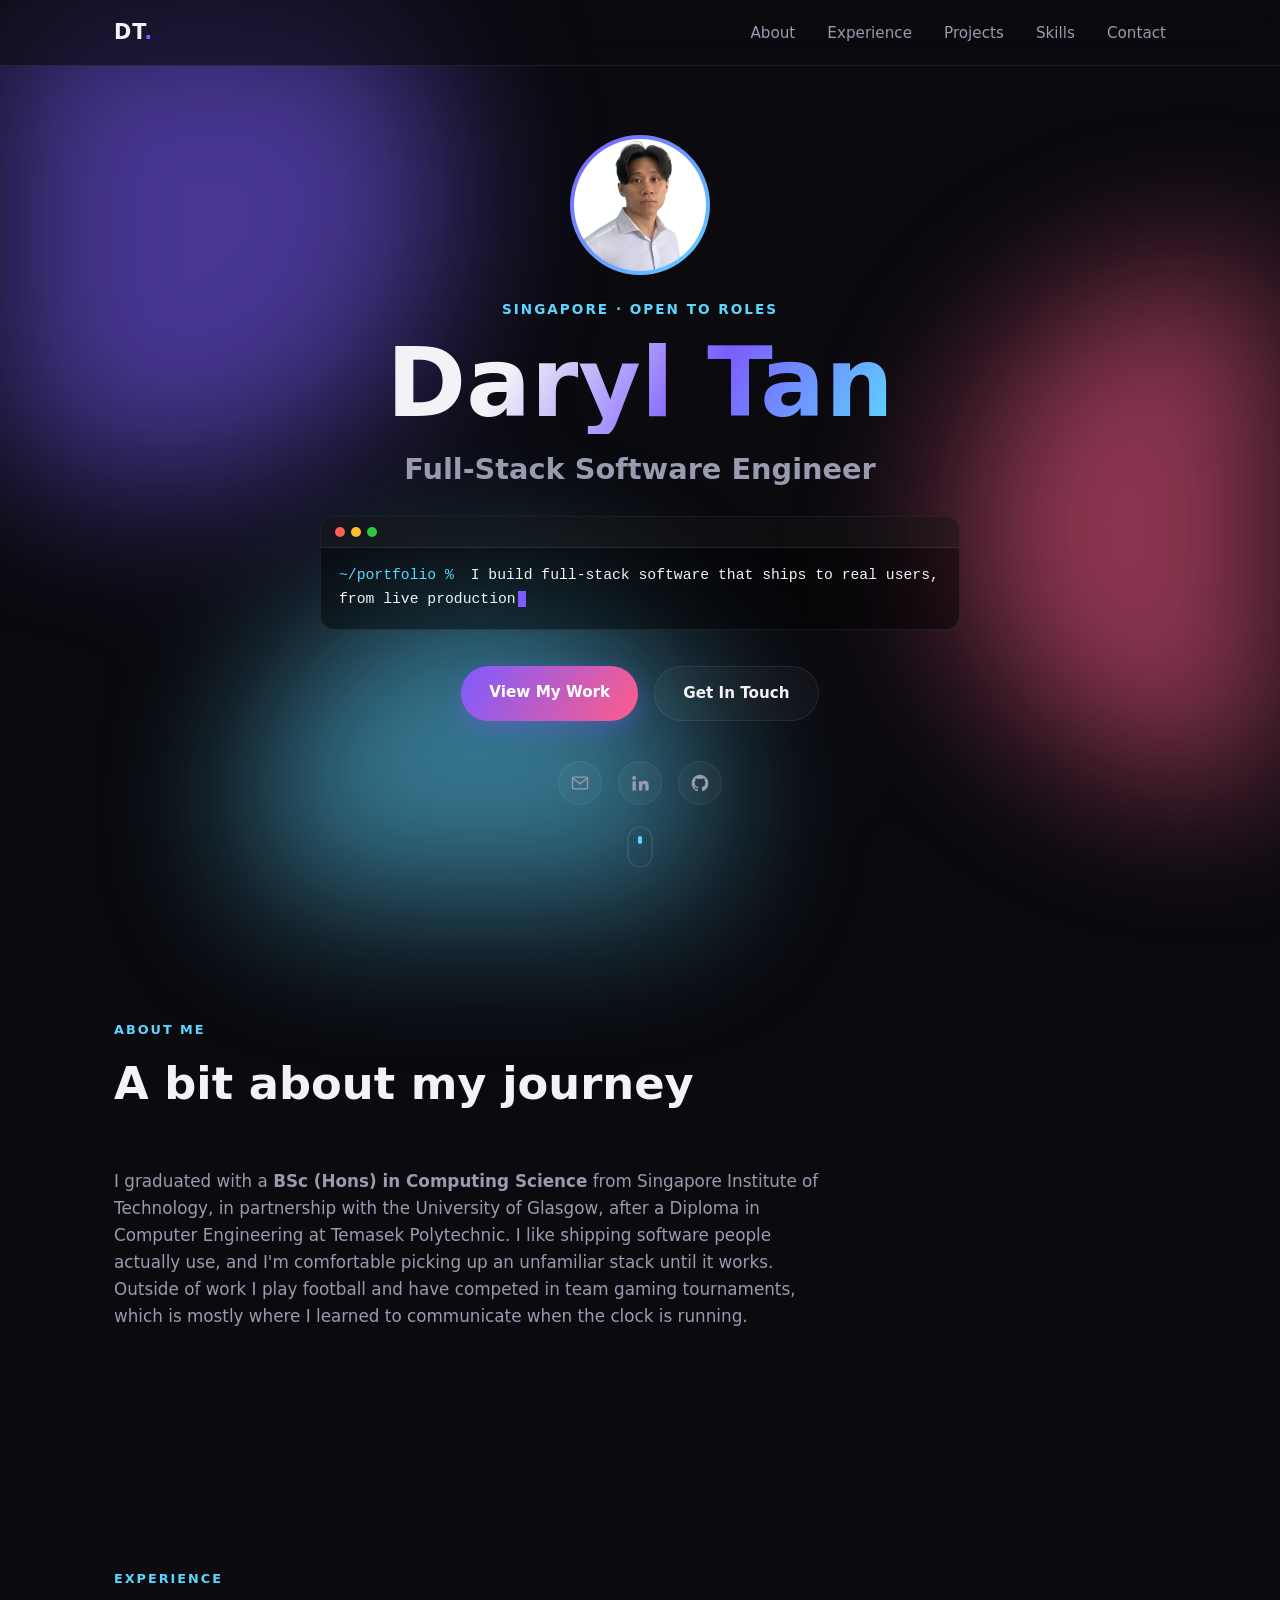
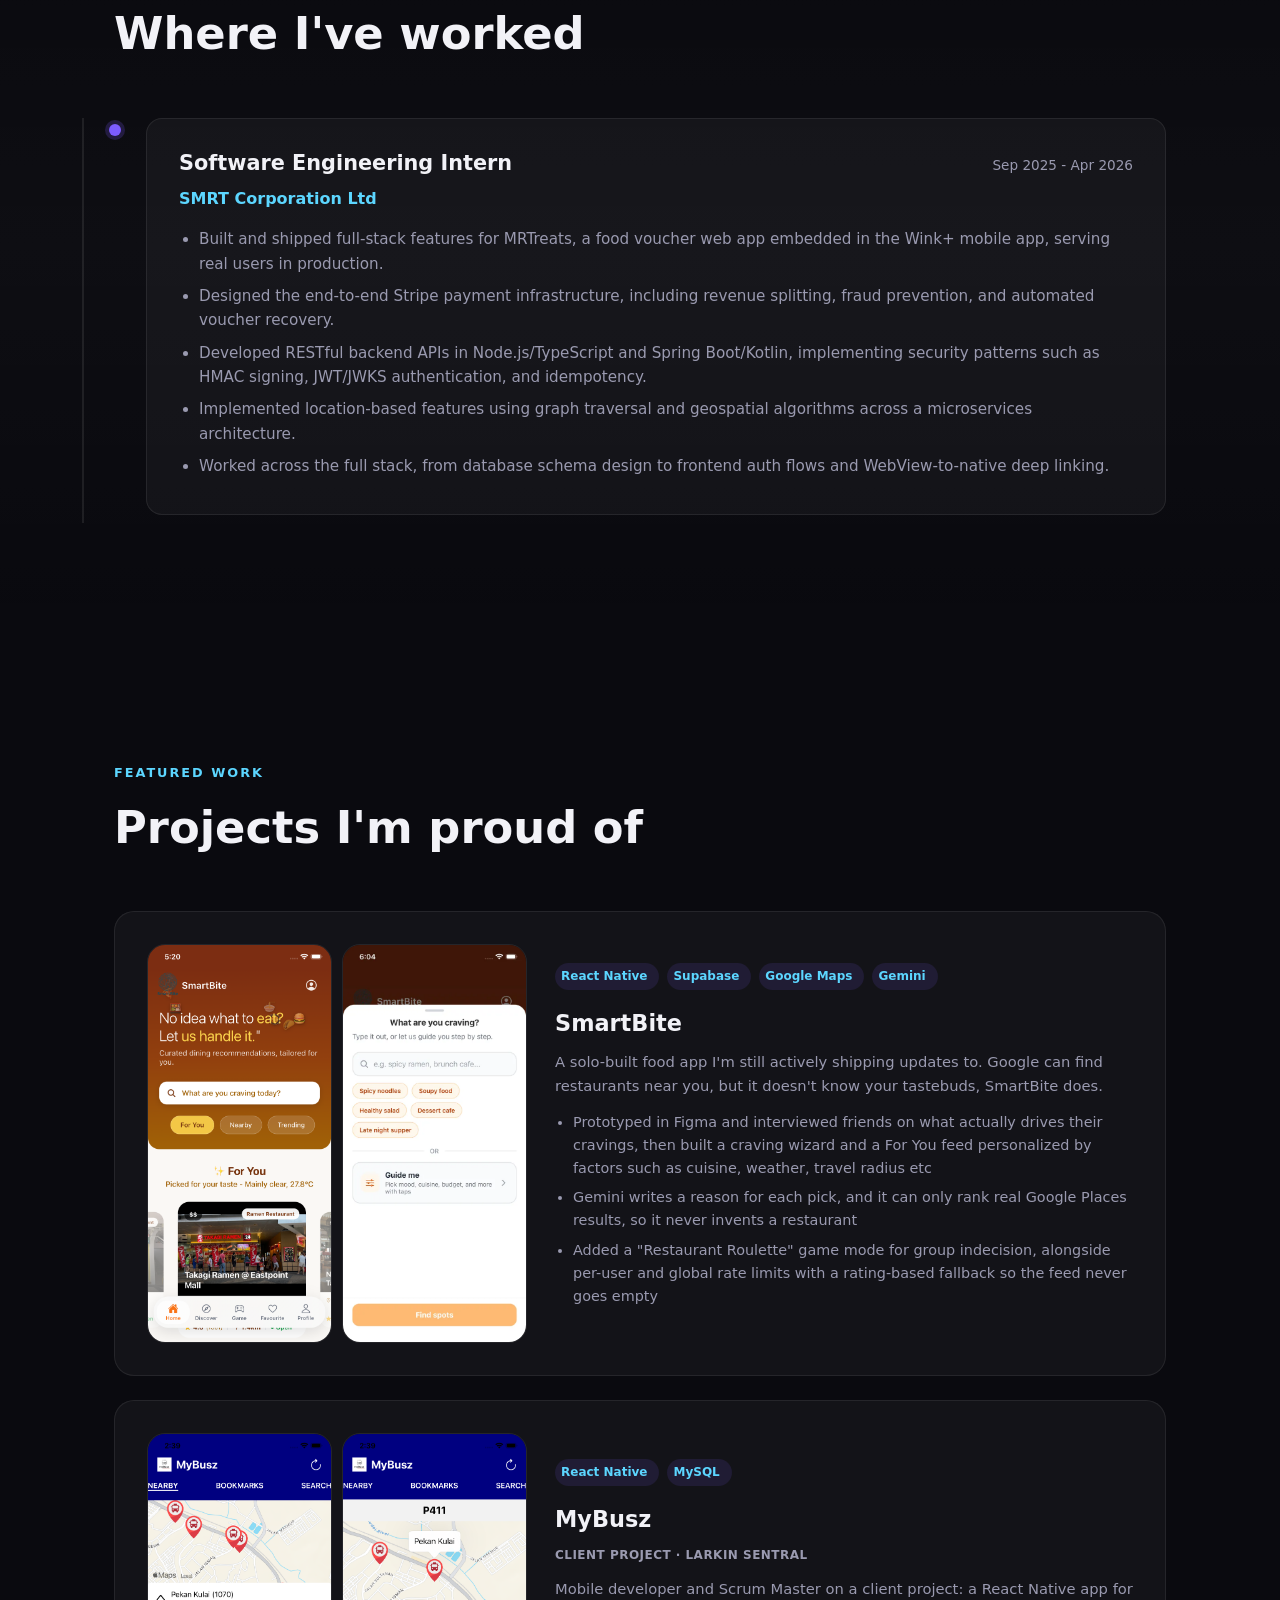
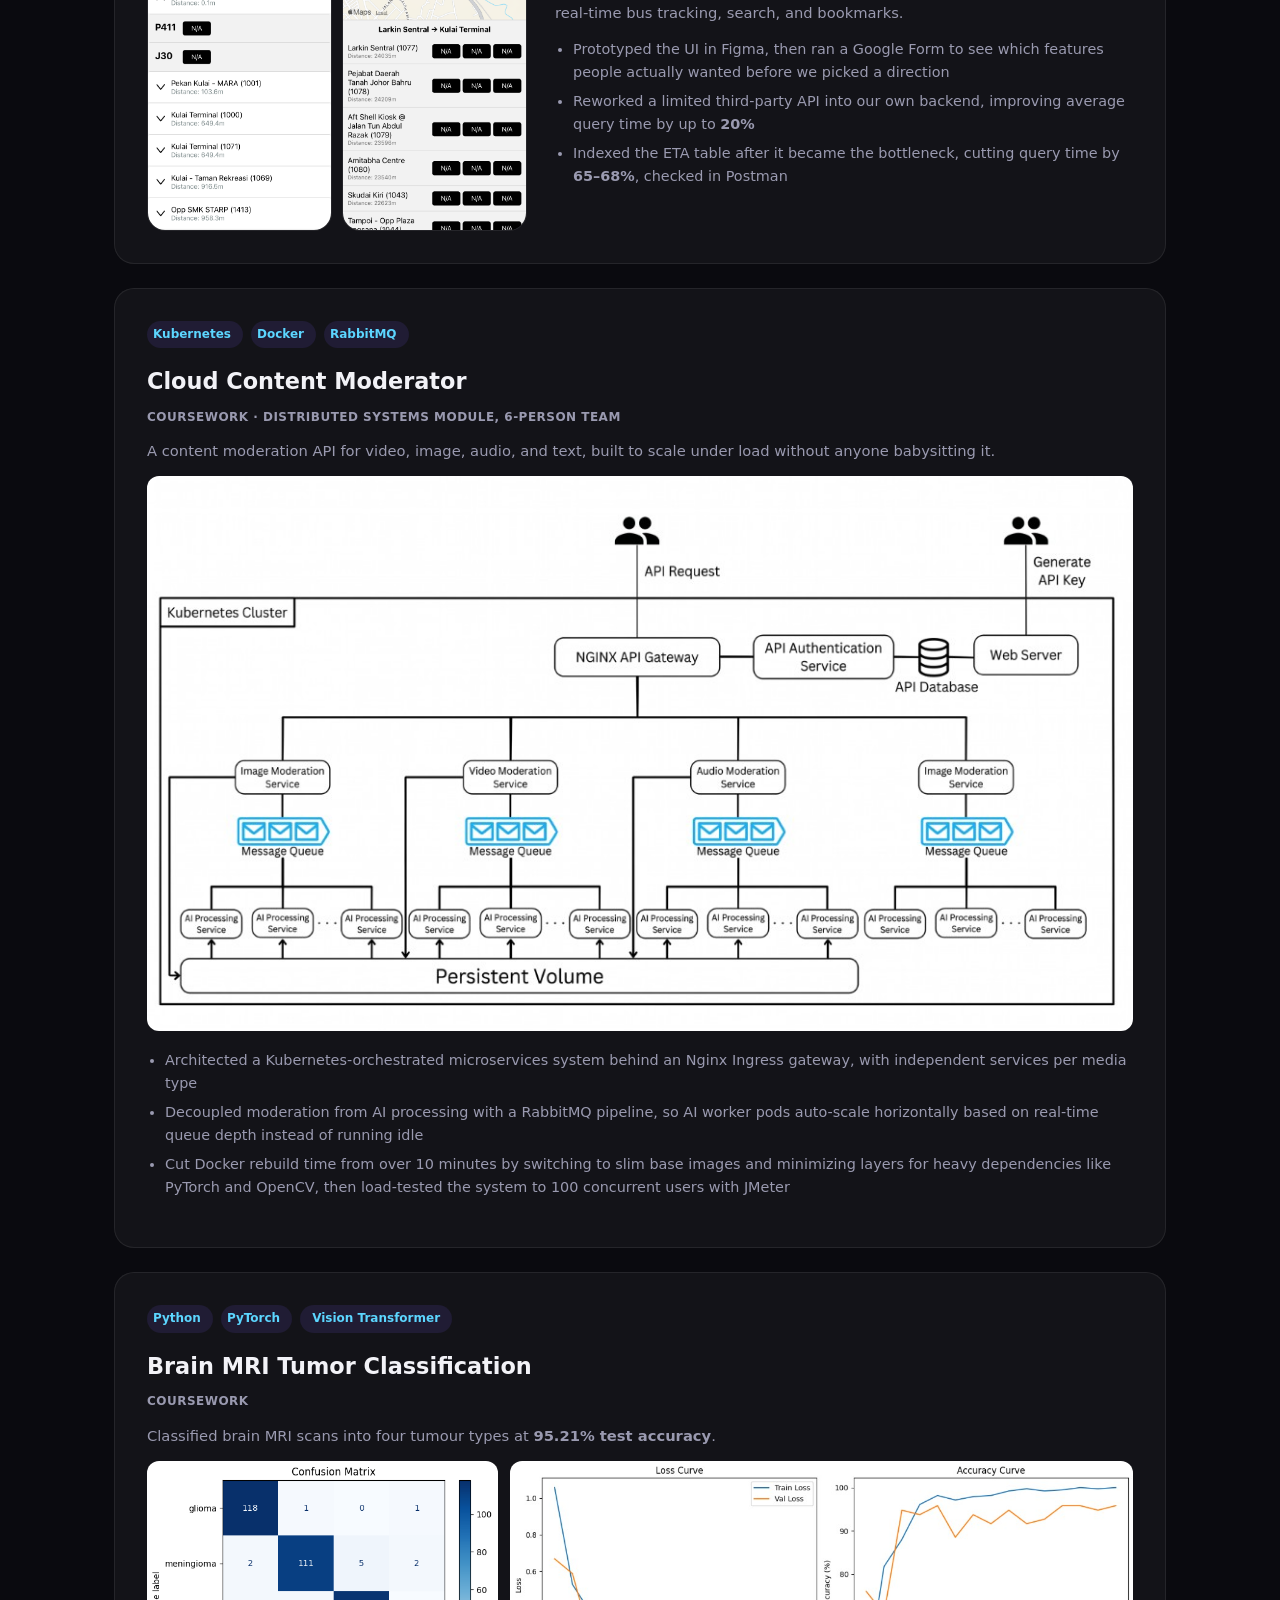
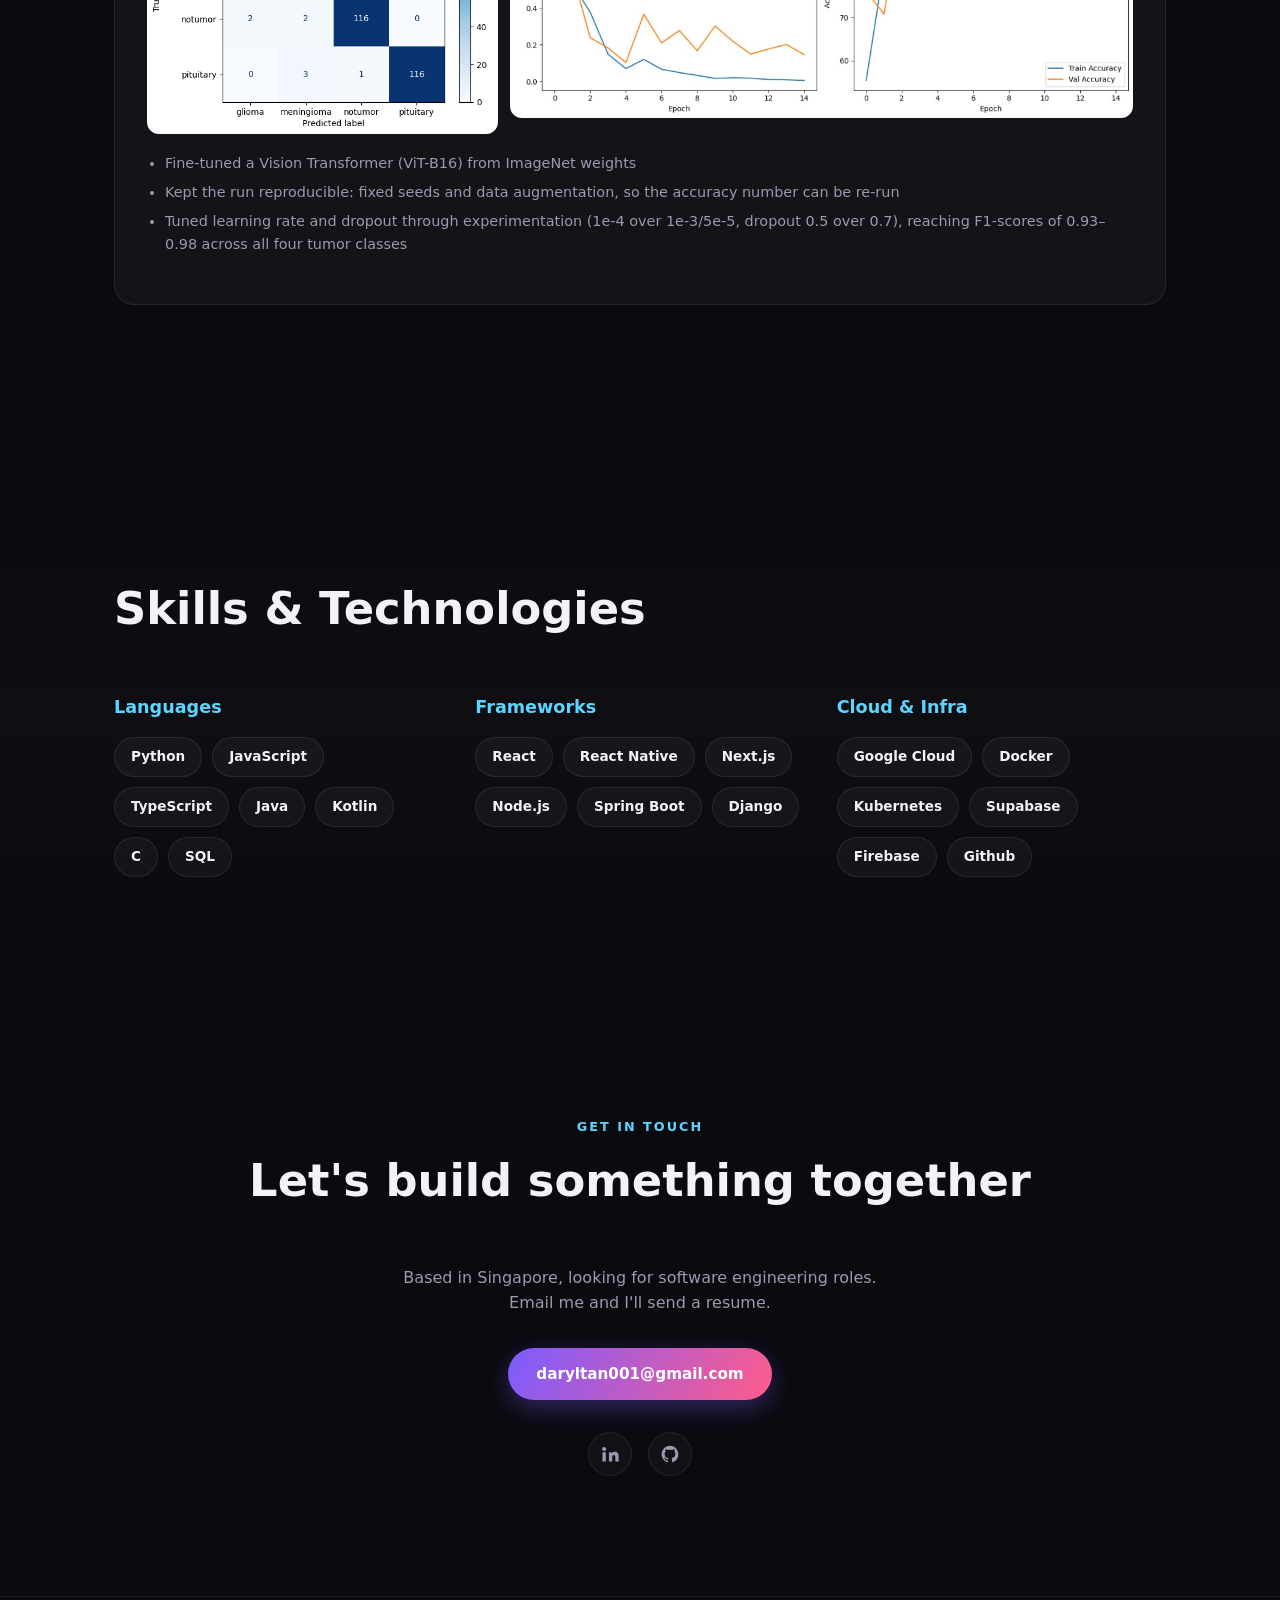
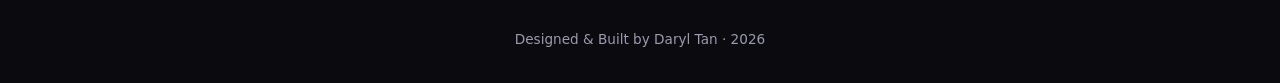
==== commit 91191a55: "Keep project screenshots two-up so Decide and Search can scroll into view. Co-authored-by: Cursor <c" ====
--- a/index.html
+++ b/index.html
@@ -139,6 +139,7 @@
         <div class="project-shots">
           <img src="assets/smartbite-home.png" alt="SmartBite home screen with a For You pick for Hitoyoshi Izakaya" width="540" height="1169">
           <img src="assets/smartbite-craving.webp" alt="SmartBite craving sheet with chips for spicy noodles, soupy food, and a guided flow" width="540" height="1169">
+          <img src="assets/smartbite-decide.png" alt="SmartBite Decide screen with Restaurant Roulette and Friend Roulette" width="473" height="1024">
         </div>
         <div class="project-copy">
           <div class="project-tags">
@@ -161,8 +162,9 @@
       <div class="project-card project-card-feature reveal">
         <div class="project-glow"></div>
         <div class="project-shots">
-          <img src="assets/mybusz-eta.png" alt="MyBusz nearby screen with bus stops on a map and arrival times for services P411 and J30" width="1170" height="2532">
-          <img src="assets/mybusz-route.png" alt="MyBusz route screen for P411, Larkin Sentral to Kulai Terminal, with ETAs beside each stop" width="1170" height="2532">
+          <img src="assets/mybusz-route.png" alt="MyBusz nearby screen with bus stops on a map and arrival times for services P411 and J30" width="1170" height="2532">
+          <img src="assets/mybusz-eta.png" alt="MyBusz route screen for P411, Larkin Sentral to Kulai Terminal, with ETAs beside each stop" width="1170" height="2532">
+          <img src="assets/mybusz-search.png" alt="MyBusz search screen listing bus services such as J13, J16, and J30" width="473" height="1024">
         </div>
         <div class="project-copy">
           <div class="project-tags">
--- a/style.css
+++ b/style.css
@@ -495,15 +495,23 @@
   align-items: center;
 }
 .project-shots {
-  display: grid;
-  grid-template-columns: 1fr 1fr;
+  display: flex;
   gap: 10px;
+  overflow-x: auto;
+  scroll-snap-type: x mandatory;
+  overscroll-behavior-x: contain;
+  min-width: 0;
+  scrollbar-width: thin;
+  -webkit-overflow-scrolling: touch;
   position: relative;
   z-index: 1;
 }
 .project-shots img {
-  width: 100%;
+  flex: 0 0 calc((100% - 10px) / 2);
+  width: calc((100% - 10px) / 2);
+  max-width: none;
   height: auto;
+  scroll-snap-align: start;
   border-radius: 18px;
   border: 1px solid var(--card-border);
   display: block;
@@ -604,7 +612,6 @@
   .avatar-ring { width: 110px; height: 110px; }
   .avatar-img, .avatar-fallback { width: 102px; height: 102px; }
   .project-card-feature { grid-template-columns: 1fr; }
-  .project-shots { max-width: 420px; }
   .project-charts {
     display: flex;
     grid-template-columns: none;
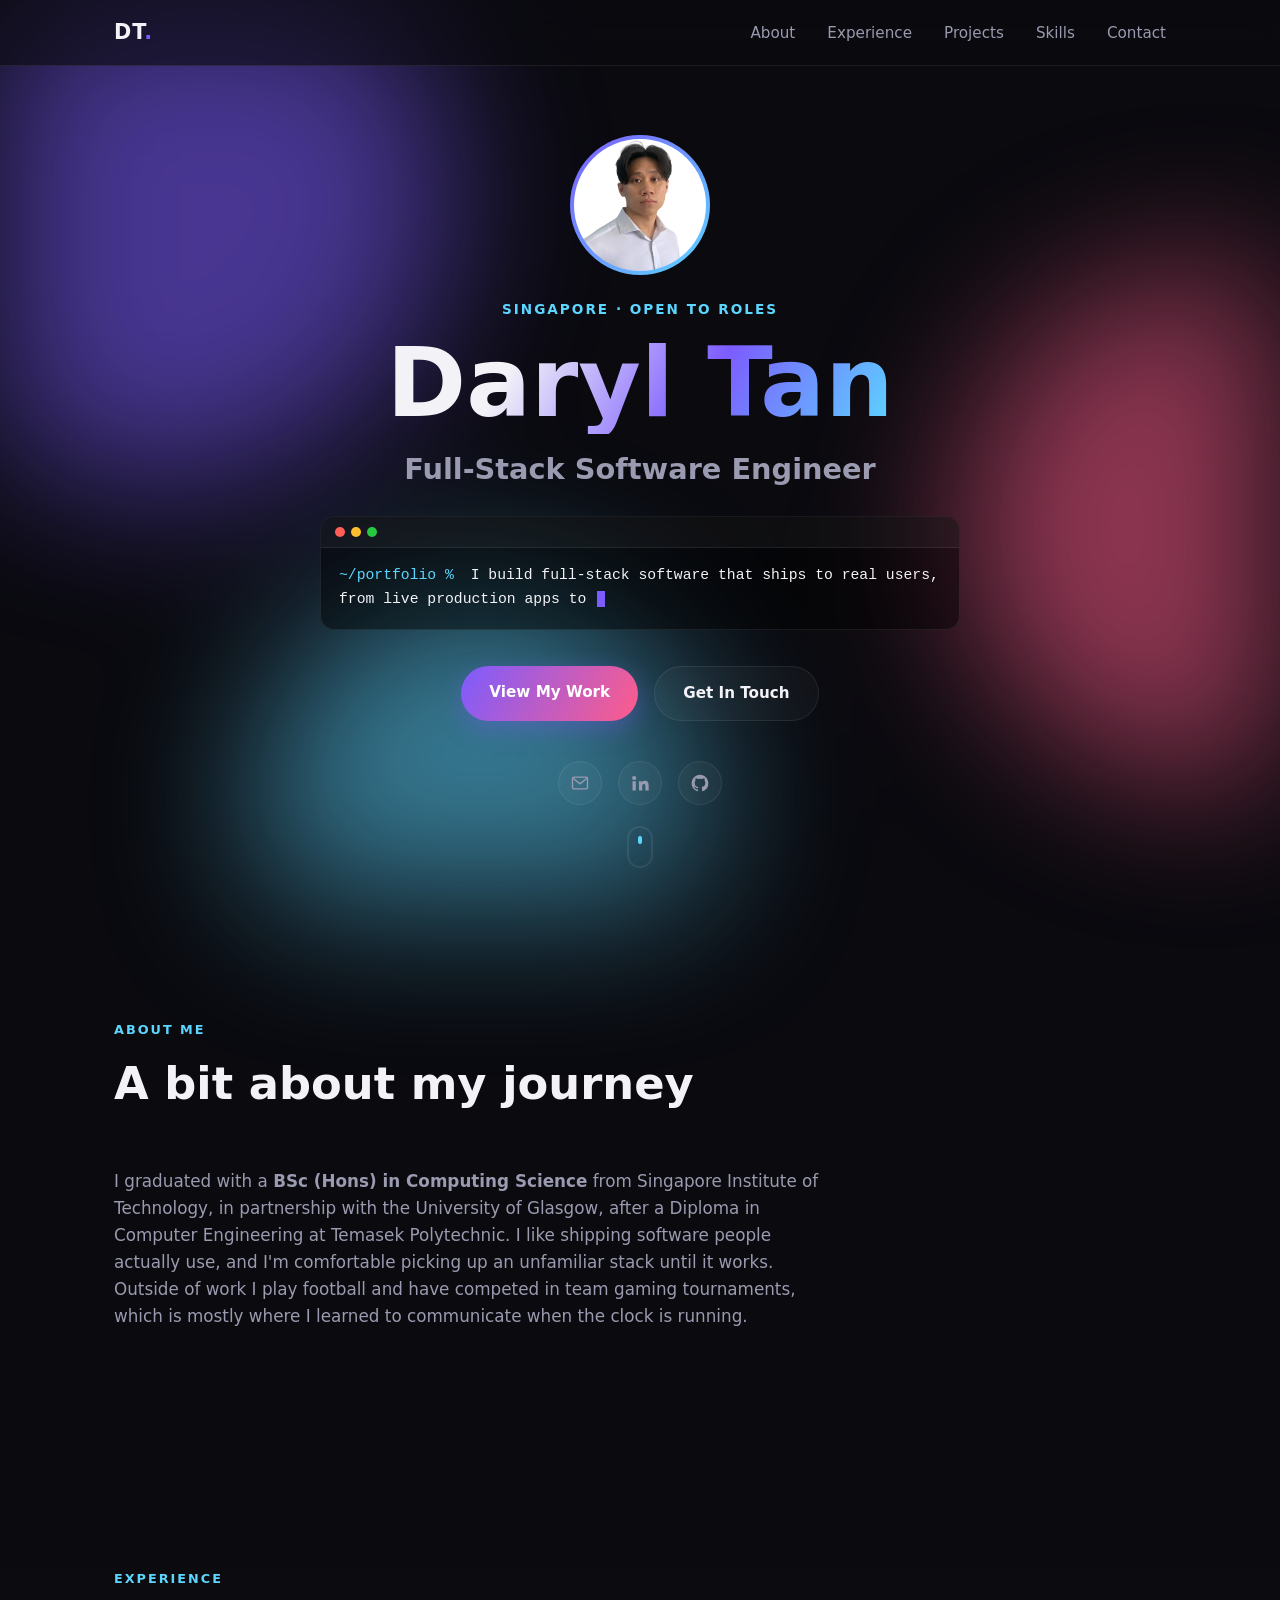
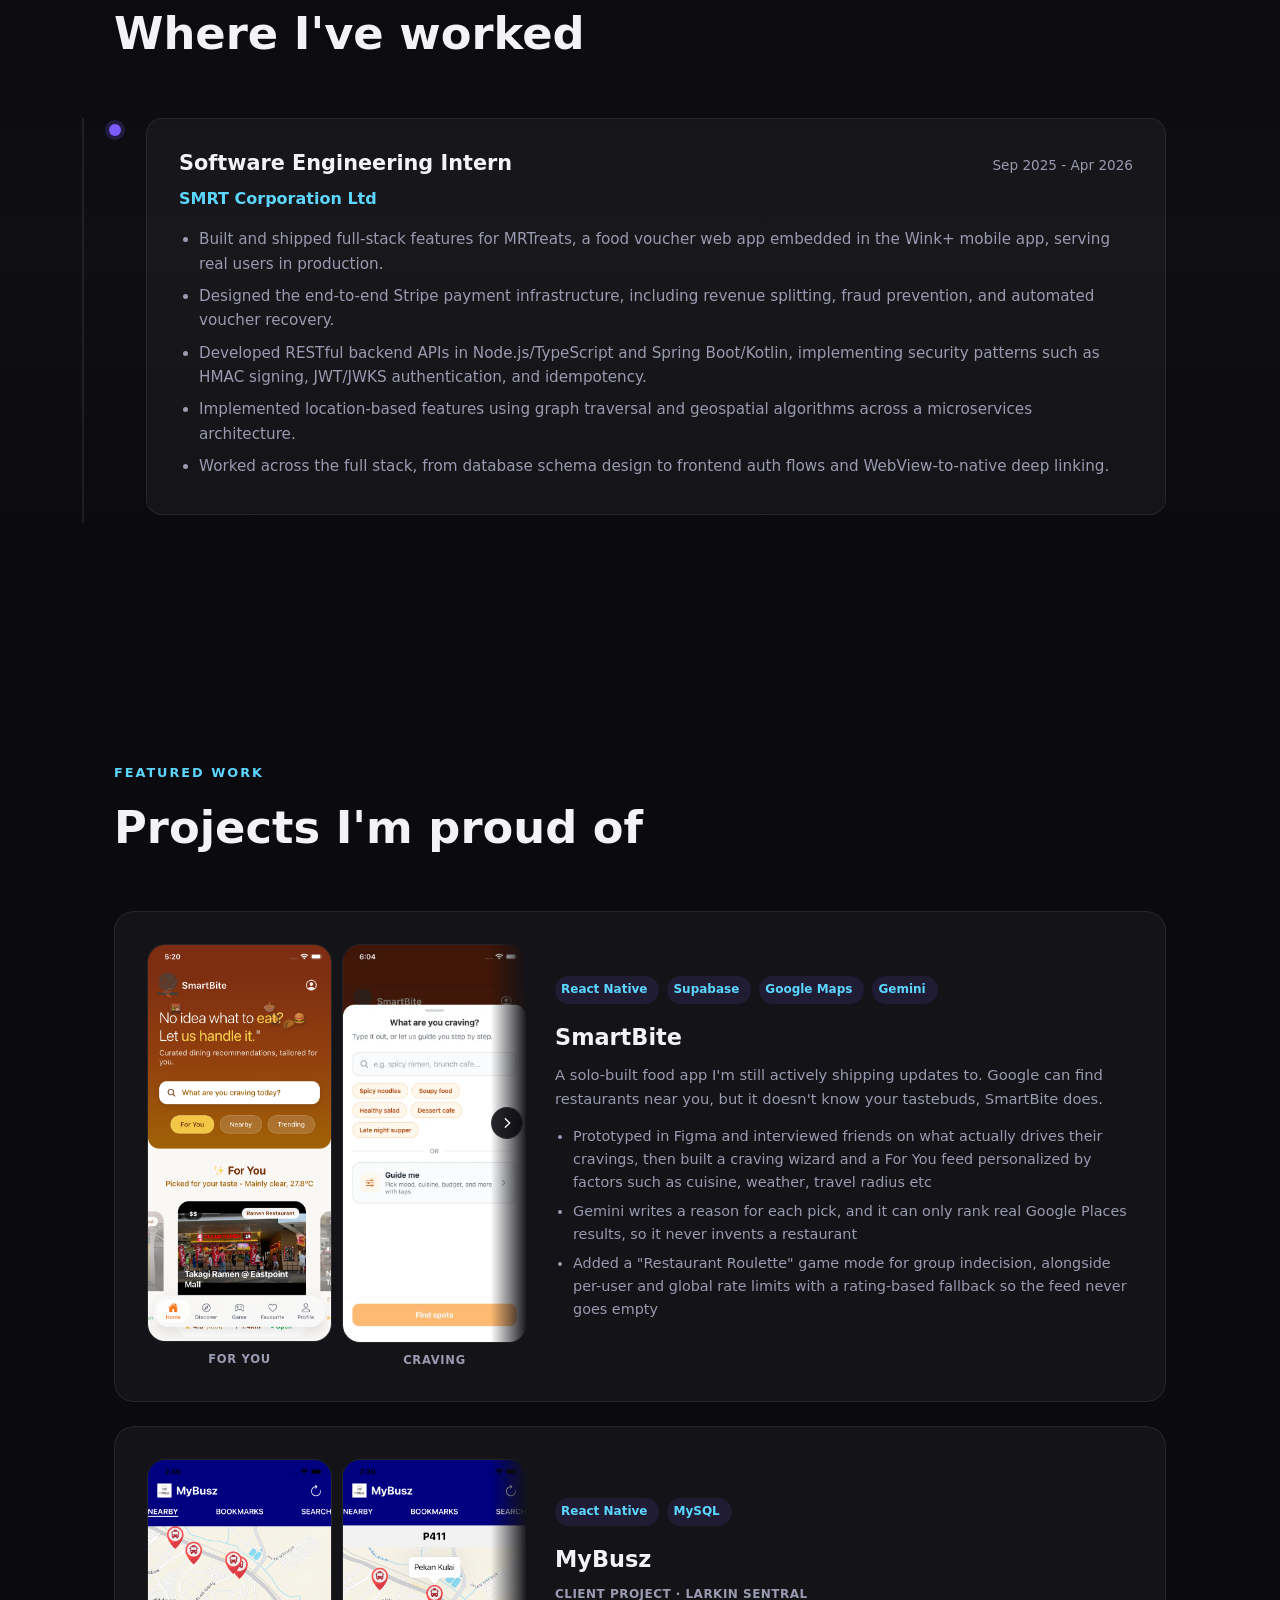
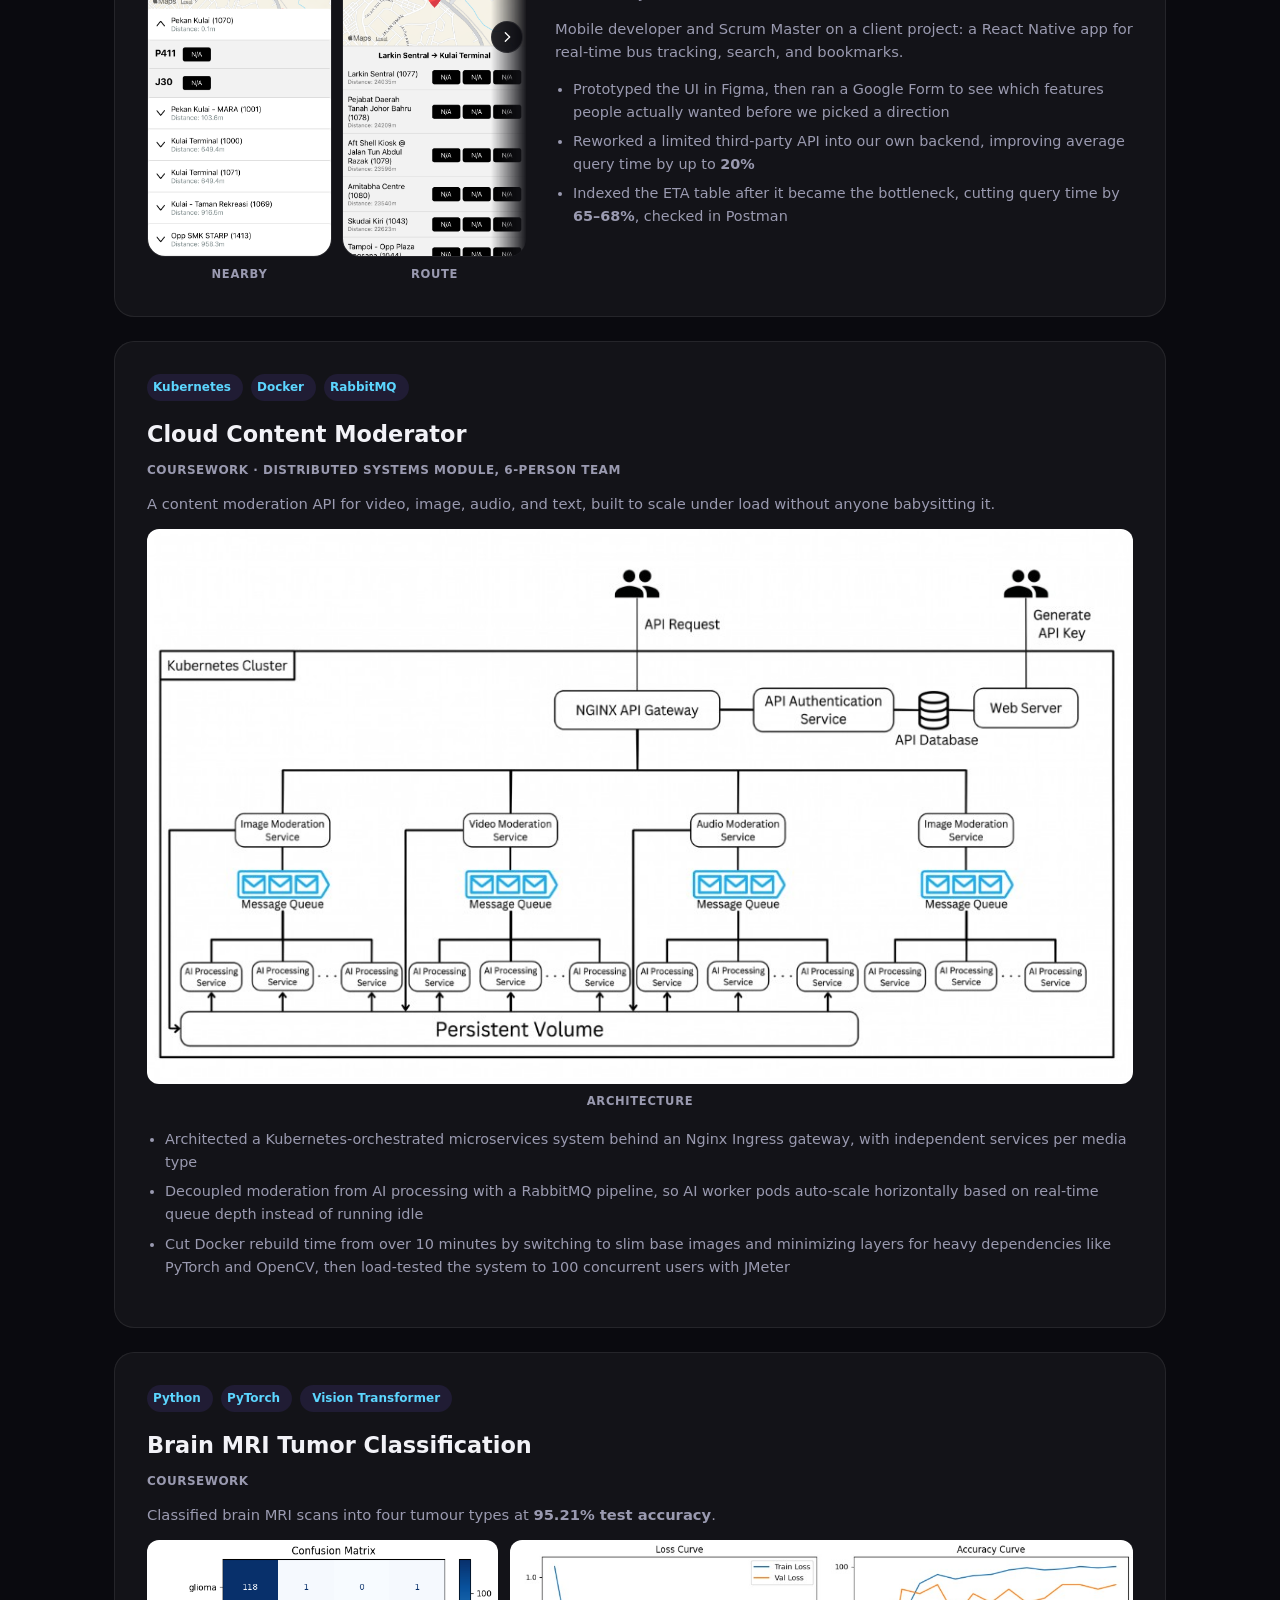
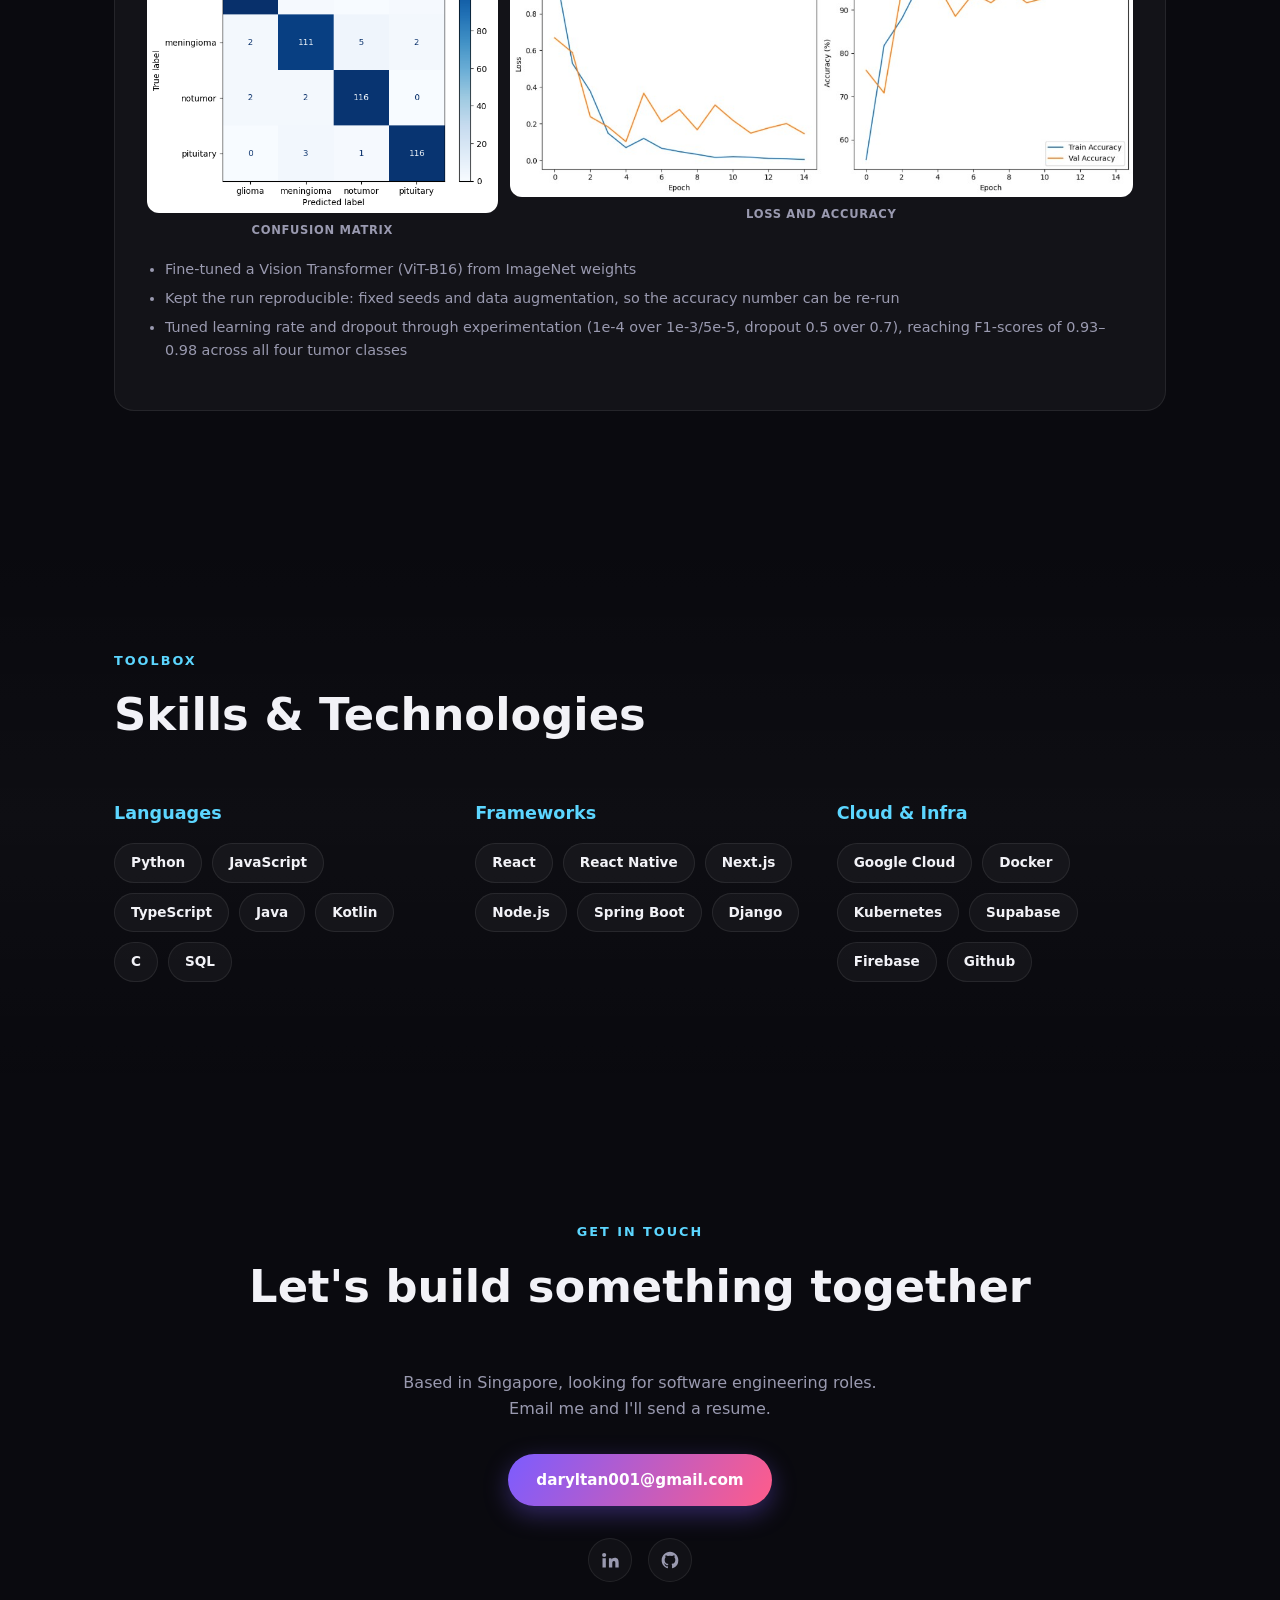
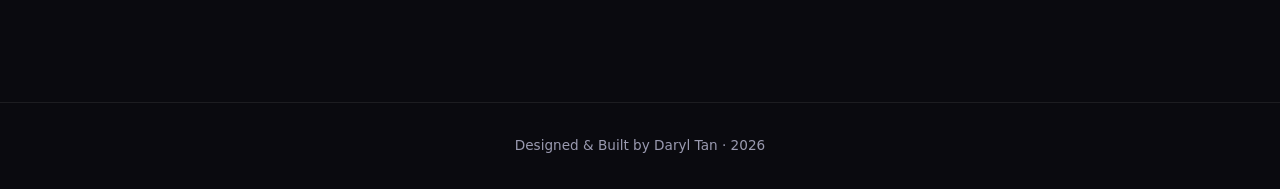
==== commit 646d5d3e: "Label each project image and add arrows so scrollable rows are obvious. Co-authored-by: Cursor <curs" ====
--- a/index.html
+++ b/index.html
@@ -136,10 +136,27 @@
 
       <div class="project-card project-card-feature reveal">
         <div class="project-glow"></div>
-        <div class="project-shots">
-          <img src="assets/smartbite-home.png" alt="SmartBite home screen with a For You pick for Hitoyoshi Izakaya" width="540" height="1169">
-          <img src="assets/smartbite-craving.webp" alt="SmartBite craving sheet with chips for spicy noodles, soupy food, and a guided flow" width="540" height="1169">
-          <img src="assets/smartbite-decide.png" alt="SmartBite Decide screen with Restaurant Roulette and Friend Roulette" width="473" height="1024">
+        <div class="project-shots-frame">
+          <div class="project-shots" tabindex="0" aria-label="SmartBite screens">
+            <figure>
+              <img src="assets/smartbite-home.png" alt="SmartBite home screen with a For You pick for Hitoyoshi Izakaya" width="540" height="1169">
+              <figcaption>For You</figcaption>
+            </figure>
+            <figure>
+              <img src="assets/smartbite-craving.webp" alt="SmartBite craving sheet with chips for spicy noodles, soupy food, and a guided flow" width="540" height="1169">
+              <figcaption>Craving</figcaption>
+            </figure>
+            <figure>
+              <img src="assets/smartbite-decide.png" alt="SmartBite Decide screen with Restaurant Roulette and Friend Roulette" width="473" height="1024">
+              <figcaption>Decide</figcaption>
+            </figure>
+          </div>
+          <button type="button" class="shots-nav shots-prev" aria-label="Previous screens" hidden>
+            <svg viewBox="0 0 24 24" aria-hidden="true"><path d="M14.5 5.5 8 12l6.5 6.5" fill="none" stroke="currentColor" stroke-width="2" stroke-linecap="round" stroke-linejoin="round"/></svg>
+          </button>
+          <button type="button" class="shots-nav shots-next" aria-label="Next screens">
+            <svg viewBox="0 0 24 24" aria-hidden="true"><path d="M9.5 5.5 16 12l-6.5 6.5" fill="none" stroke="currentColor" stroke-width="2" stroke-linecap="round" stroke-linejoin="round"/></svg>
+          </button>
         </div>
         <div class="project-copy">
           <div class="project-tags">
@@ -161,10 +178,27 @@
 
       <div class="project-card project-card-feature reveal">
         <div class="project-glow"></div>
-        <div class="project-shots">
-          <img src="assets/mybusz-route.png" alt="MyBusz nearby screen with bus stops on a map and arrival times for services P411 and J30" width="1170" height="2532">
-          <img src="assets/mybusz-eta.png" alt="MyBusz route screen for P411, Larkin Sentral to Kulai Terminal, with ETAs beside each stop" width="1170" height="2532">
-          <img src="assets/mybusz-search.png" alt="MyBusz search screen listing bus services such as J13, J16, and J30" width="473" height="1024">
+        <div class="project-shots-frame">
+          <div class="project-shots" tabindex="0" aria-label="MyBusz screens">
+            <figure>
+              <img src="assets/mybusz-route.png" alt="MyBusz nearby screen with bus stops on a map and arrival times for services P411 and J30" width="1170" height="2532">
+              <figcaption>Nearby</figcaption>
+            </figure>
+            <figure>
+              <img src="assets/mybusz-eta.png" alt="MyBusz route screen for P411, Larkin Sentral to Kulai Terminal, with ETAs beside each stop" width="1170" height="2532">
+              <figcaption>Route</figcaption>
+            </figure>
+            <figure>
+              <img src="assets/mybusz-search.png" alt="MyBusz search screen listing bus services such as J13, J16, and J30" width="473" height="1024">
+              <figcaption>Search</figcaption>
+            </figure>
+          </div>
+          <button type="button" class="shots-nav shots-prev" aria-label="Previous screens" hidden>
+            <svg viewBox="0 0 24 24" aria-hidden="true"><path d="M14.5 5.5 8 12l6.5 6.5" fill="none" stroke="currentColor" stroke-width="2" stroke-linecap="round" stroke-linejoin="round"/></svg>
+          </button>
+          <button type="button" class="shots-nav shots-next" aria-label="Next screens">
+            <svg viewBox="0 0 24 24" aria-hidden="true"><path d="M9.5 5.5 16 12l-6.5 6.5" fill="none" stroke="currentColor" stroke-width="2" stroke-linecap="round" stroke-linejoin="round"/></svg>
+          </button>
         </div>
         <div class="project-copy">
           <div class="project-tags">
@@ -195,6 +229,7 @@
           <p class="project-intro">A content moderation API for video, image, audio, and text, built to scale under load without anyone babysitting it.</p>
           <figure class="project-diagram">
             <img src="assets/ccm-architecture.jpg" alt="Kubernetes cluster architecture: an NGINX API gateway routes requests to image, video, audio, and image moderation services, each with a message queue and scaled AI processing pods, backed by a persistent volume" width="1024" height="576">
+            <figcaption>Architecture</figcaption>
           </figure>
           <ul class="project-points">
             <li>Architected a Kubernetes-orchestrated microservices system behind an Nginx Ingress gateway, with independent services per media type</li>
@@ -215,11 +250,31 @@
           <h3>Brain MRI Tumor Classification</h3>
           <p class="project-note">Coursework</p>
           <p class="project-intro">Classified brain MRI scans into four tumour types at <strong>95.21% test accuracy</strong>.</p>
-          <div class="project-charts">
-            <img src="assets/mri-confusion-matrix.png" alt="Confusion matrix for glioma, meningioma, notumor, and pituitary predictions" width="585" height="455">
-            <img class="chart-curves" src="assets/mri-loss-accuracy.png" alt="Training and validation loss and accuracy curves across epochs" width="1024" height="422">
-            <img class="chart-split" src="assets/mri-loss.png" alt="Training and validation loss across epochs" width="512" height="422">
-            <img class="chart-split" src="assets/mri-accuracy.png" alt="Training and validation accuracy across epochs" width="512" height="422">
+          <div class="project-shots-frame">
+            <div class="project-charts" tabindex="0" aria-label="Brain MRI charts">
+              <figure>
+                <img src="assets/mri-confusion-matrix.png" alt="Confusion matrix for glioma, meningioma, notumor, and pituitary predictions" width="585" height="455">
+                <figcaption>Confusion matrix</figcaption>
+              </figure>
+              <figure class="chart-curves">
+                <img src="assets/mri-loss-accuracy.png" alt="Training and validation loss and accuracy curves across epochs" width="1024" height="422">
+                <figcaption>Loss and accuracy</figcaption>
+              </figure>
+              <figure class="chart-split">
+                <img src="assets/mri-loss.png" alt="Training and validation loss across epochs" width="512" height="422">
+                <figcaption>Loss</figcaption>
+              </figure>
+              <figure class="chart-split">
+                <img src="assets/mri-accuracy.png" alt="Training and validation accuracy across epochs" width="512" height="422">
+                <figcaption>Accuracy</figcaption>
+              </figure>
+            </div>
+            <button type="button" class="shots-nav shots-prev" aria-label="Previous charts" hidden>
+              <svg viewBox="0 0 24 24" aria-hidden="true"><path d="M14.5 5.5 8 12l6.5 6.5" fill="none" stroke="currentColor" stroke-width="2" stroke-linecap="round" stroke-linejoin="round"/></svg>
+            </button>
+            <button type="button" class="shots-nav shots-next" aria-label="Next charts">
+              <svg viewBox="0 0 24 24" aria-hidden="true"><path d="M9.5 5.5 16 12l-6.5 6.5" fill="none" stroke="currentColor" stroke-width="2" stroke-linecap="round" stroke-linejoin="round"/></svg>
+            </button>
           </div>
           <ul class="project-points">
             <li>Fine-tuned a Vision Transformer (ViT-B16) from ImageNet weights</li>
--- a/style.css
+++ b/style.css
@@ -494,6 +494,11 @@
   gap: 28px;
   align-items: center;
 }
+.project-shots-frame {
+  position: relative;
+  min-width: 0;
+  z-index: 1;
+}
 .project-shots {
   display: flex;
   gap: 10px;
@@ -503,19 +508,62 @@
   min-width: 0;
   scrollbar-width: thin;
   -webkit-overflow-scrolling: touch;
-  position: relative;
-  z-index: 1;
-}
-.project-shots img {
+}
+.project-shots-frame.can-next .project-shots,
+.project-shots-frame.can-next .project-charts {
+  mask-image: linear-gradient(to right, #000 0, #000 calc(100% - 36px), transparent);
+}
+.project-shots-frame.can-prev .project-shots,
+.project-shots-frame.can-prev .project-charts {
+  mask-image: linear-gradient(to left, #000 0, #000 calc(100% - 36px), transparent);
+}
+.project-shots figure {
   flex: 0 0 calc((100% - 10px) / 2);
   width: calc((100% - 10px) / 2);
   max-width: none;
+  margin: 0;
+  scroll-snap-align: start;
+}
+.project-shots img {
+  width: 100%;
   height: auto;
-  scroll-snap-align: start;
   border-radius: 18px;
   border: 1px solid var(--card-border);
   display: block;
 }
+.project-shots figcaption,
+.project-diagram figcaption,
+.project-charts figcaption {
+  margin-top: 8px;
+  text-align: center;
+  font-size: 0.72rem;
+  font-weight: 600;
+  letter-spacing: 0.06em;
+  text-transform: uppercase;
+  color: var(--text-dim);
+}
+.shots-nav {
+  position: absolute;
+  top: 42%;
+  transform: translateY(-50%);
+  z-index: 2;
+  width: 32px;
+  height: 32px;
+  padding: 0;
+  border-radius: 50%;
+  border: 1px solid var(--card-border);
+  background: rgba(10, 10, 15, 0.88);
+  color: #fff;
+  display: flex;
+  align-items: center;
+  justify-content: center;
+  cursor: pointer;
+}
+.shots-nav svg { width: 16px; height: 16px; display: block; }
+.shots-nav:hover { border-color: var(--accent); color: var(--accent-3); }
+.shots-prev { left: 4px; }
+.shots-next { right: 4px; }
+.shots-nav[hidden] { display: none; }
 .project-copy { position: relative; z-index: 1; }
 .project-card-feature.project-card-diagram {
   grid-template-columns: 1fr;
@@ -528,6 +576,7 @@
   border-radius: 12px;
   background: #fff;
 }
+.project-charts figure { margin: 0; }
 .project-card-feature.project-card-charts {
   grid-template-columns: 1fr;
 }
@@ -625,12 +674,16 @@
   }
   .project-charts .chart-curves { display: none; }
   .project-charts .chart-split { display: block; }
-  .project-charts img {
+  .project-charts figure {
+    flex: 0 0 82%;
     width: 82%;
-    height: auto;
-    flex: 0 0 82%;
     max-width: none;
     scroll-snap-align: start;
+  }
+  .project-charts img {
+    width: 100%;
+    flex: none;
+    max-width: 100%;
   }
 }
 @media (max-width: 480px) {
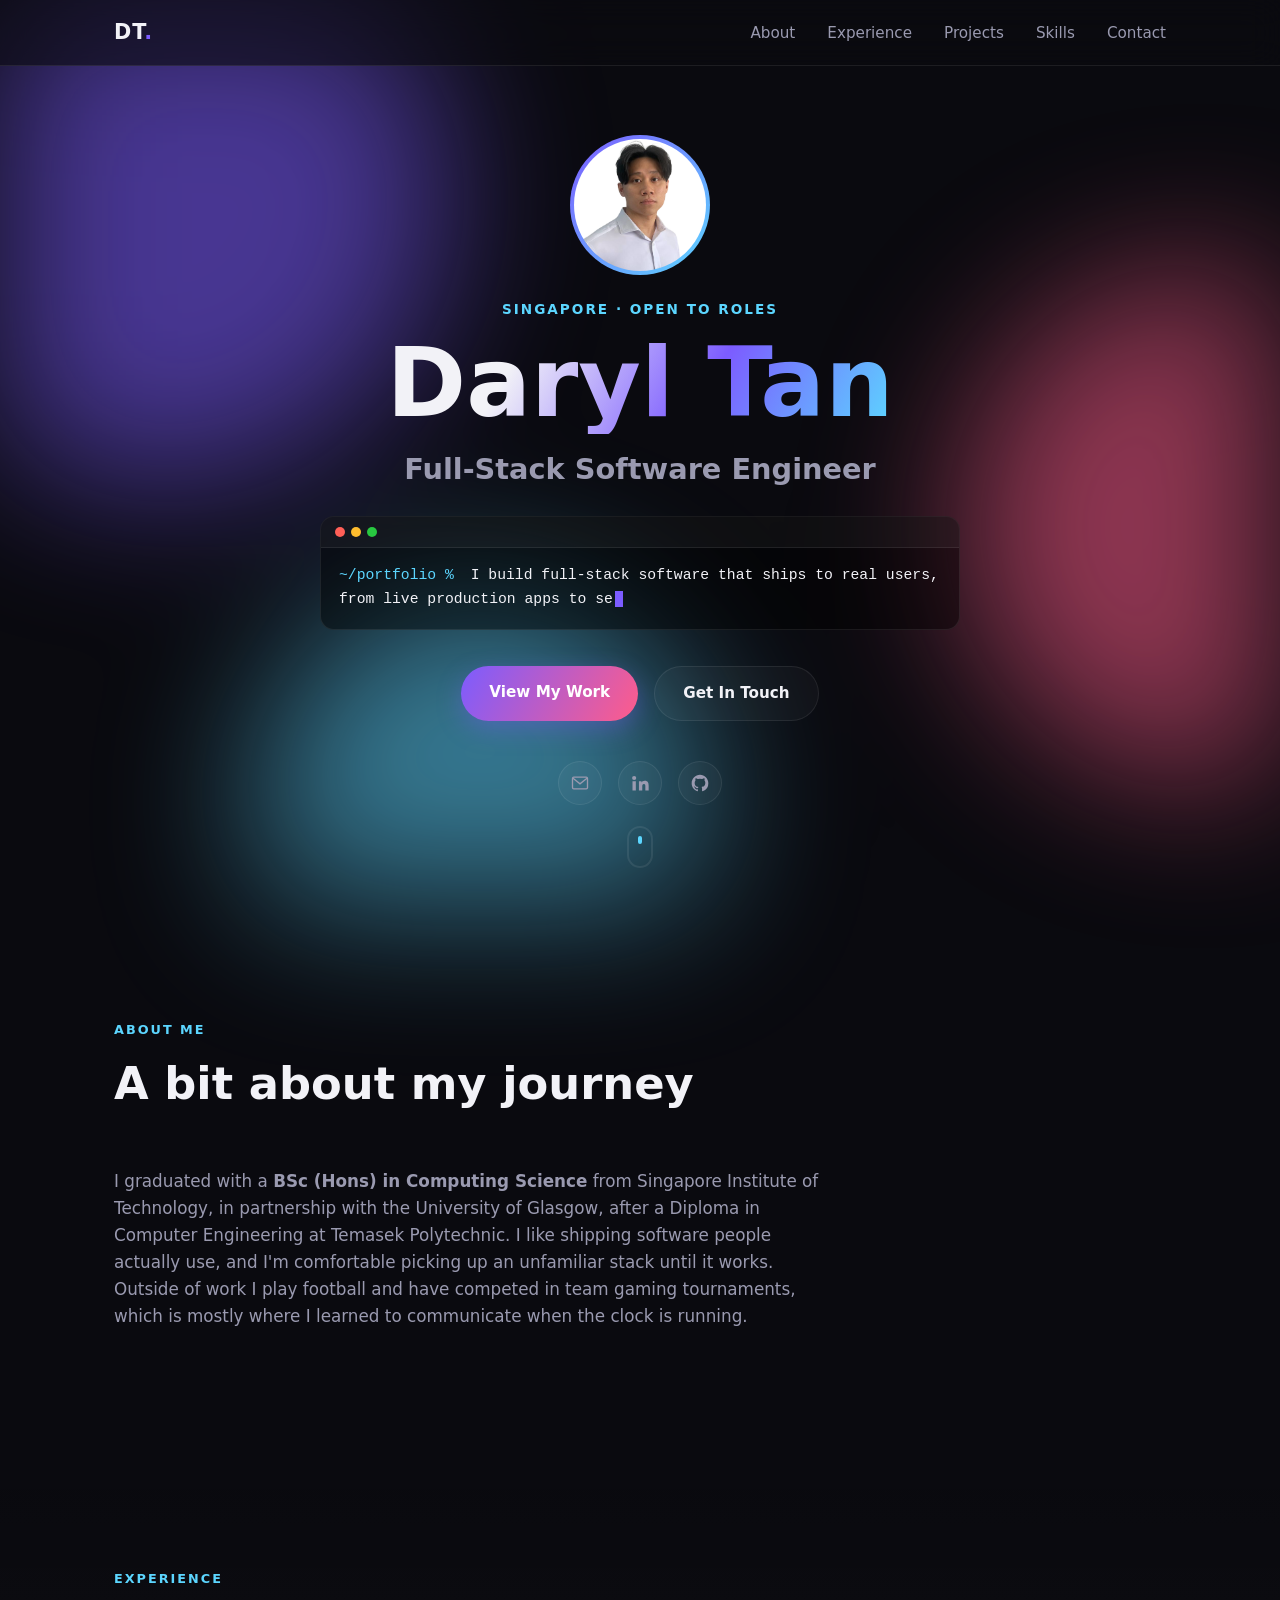
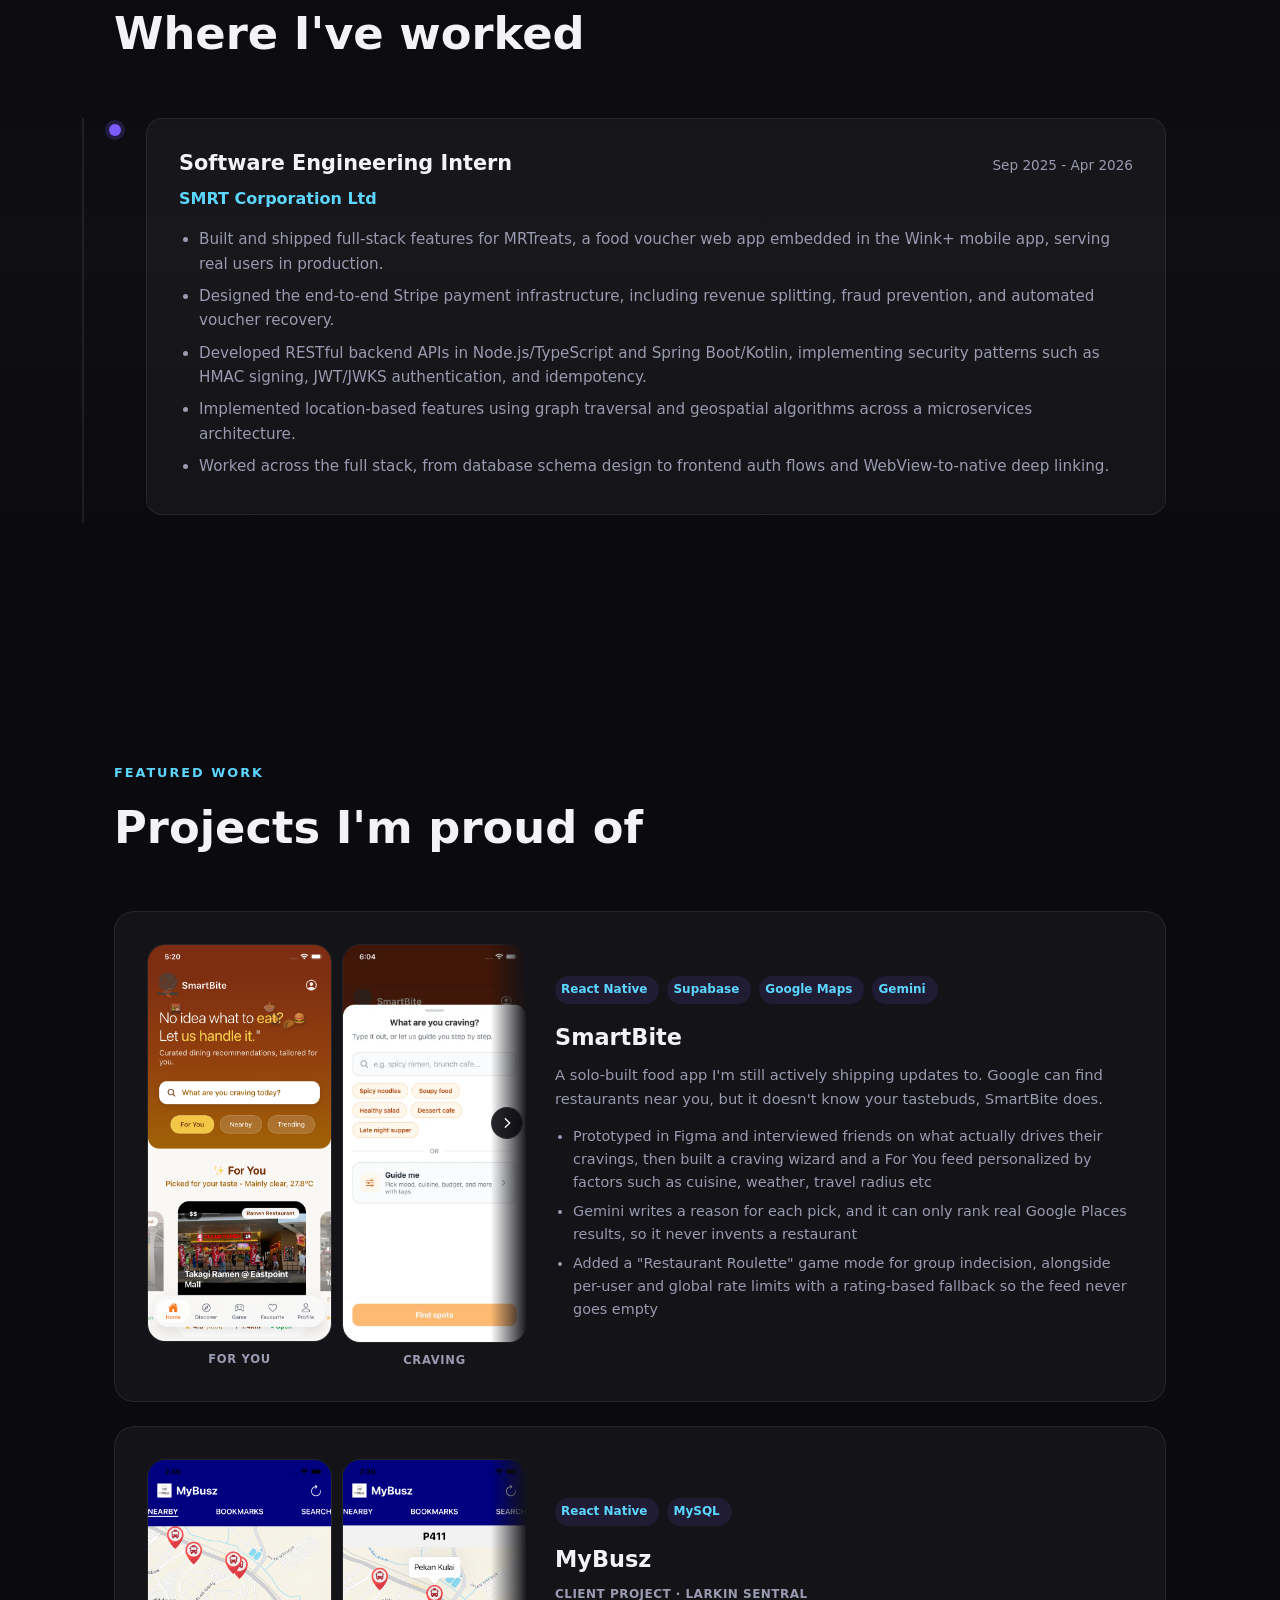
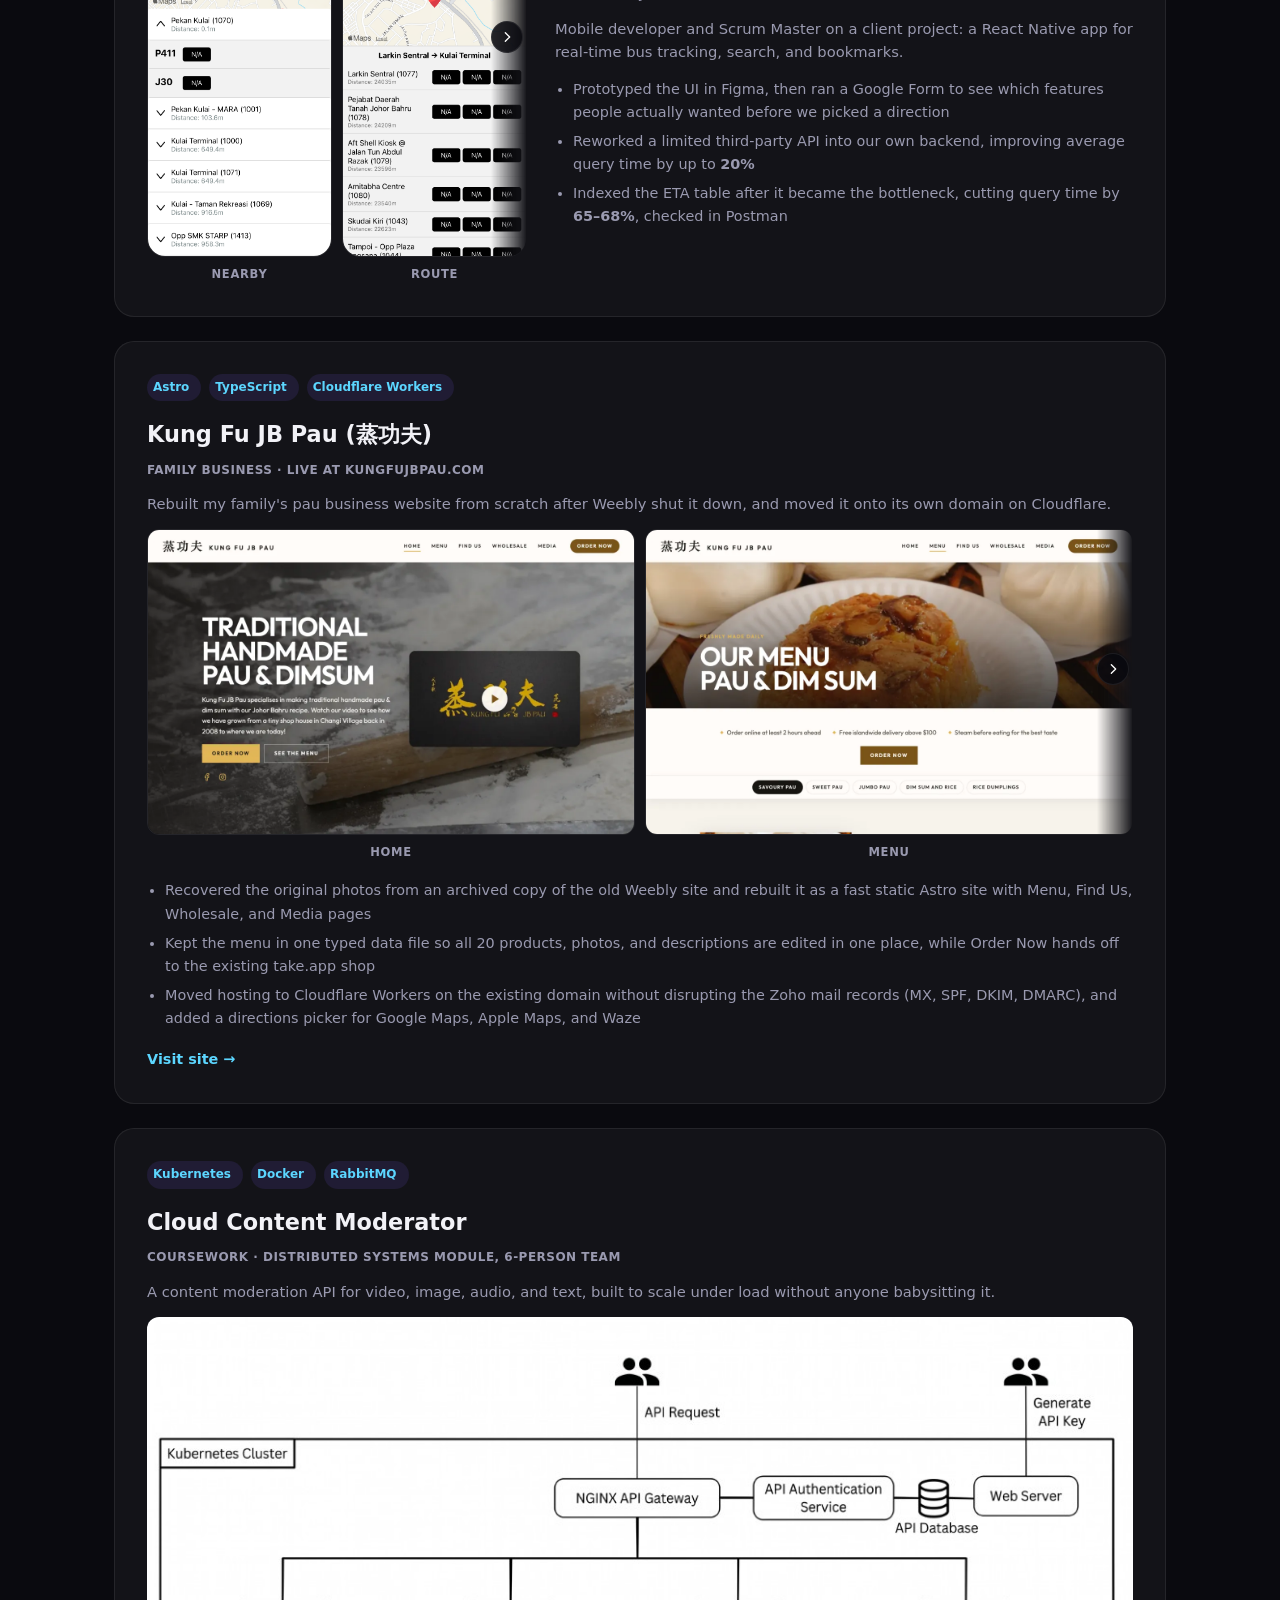
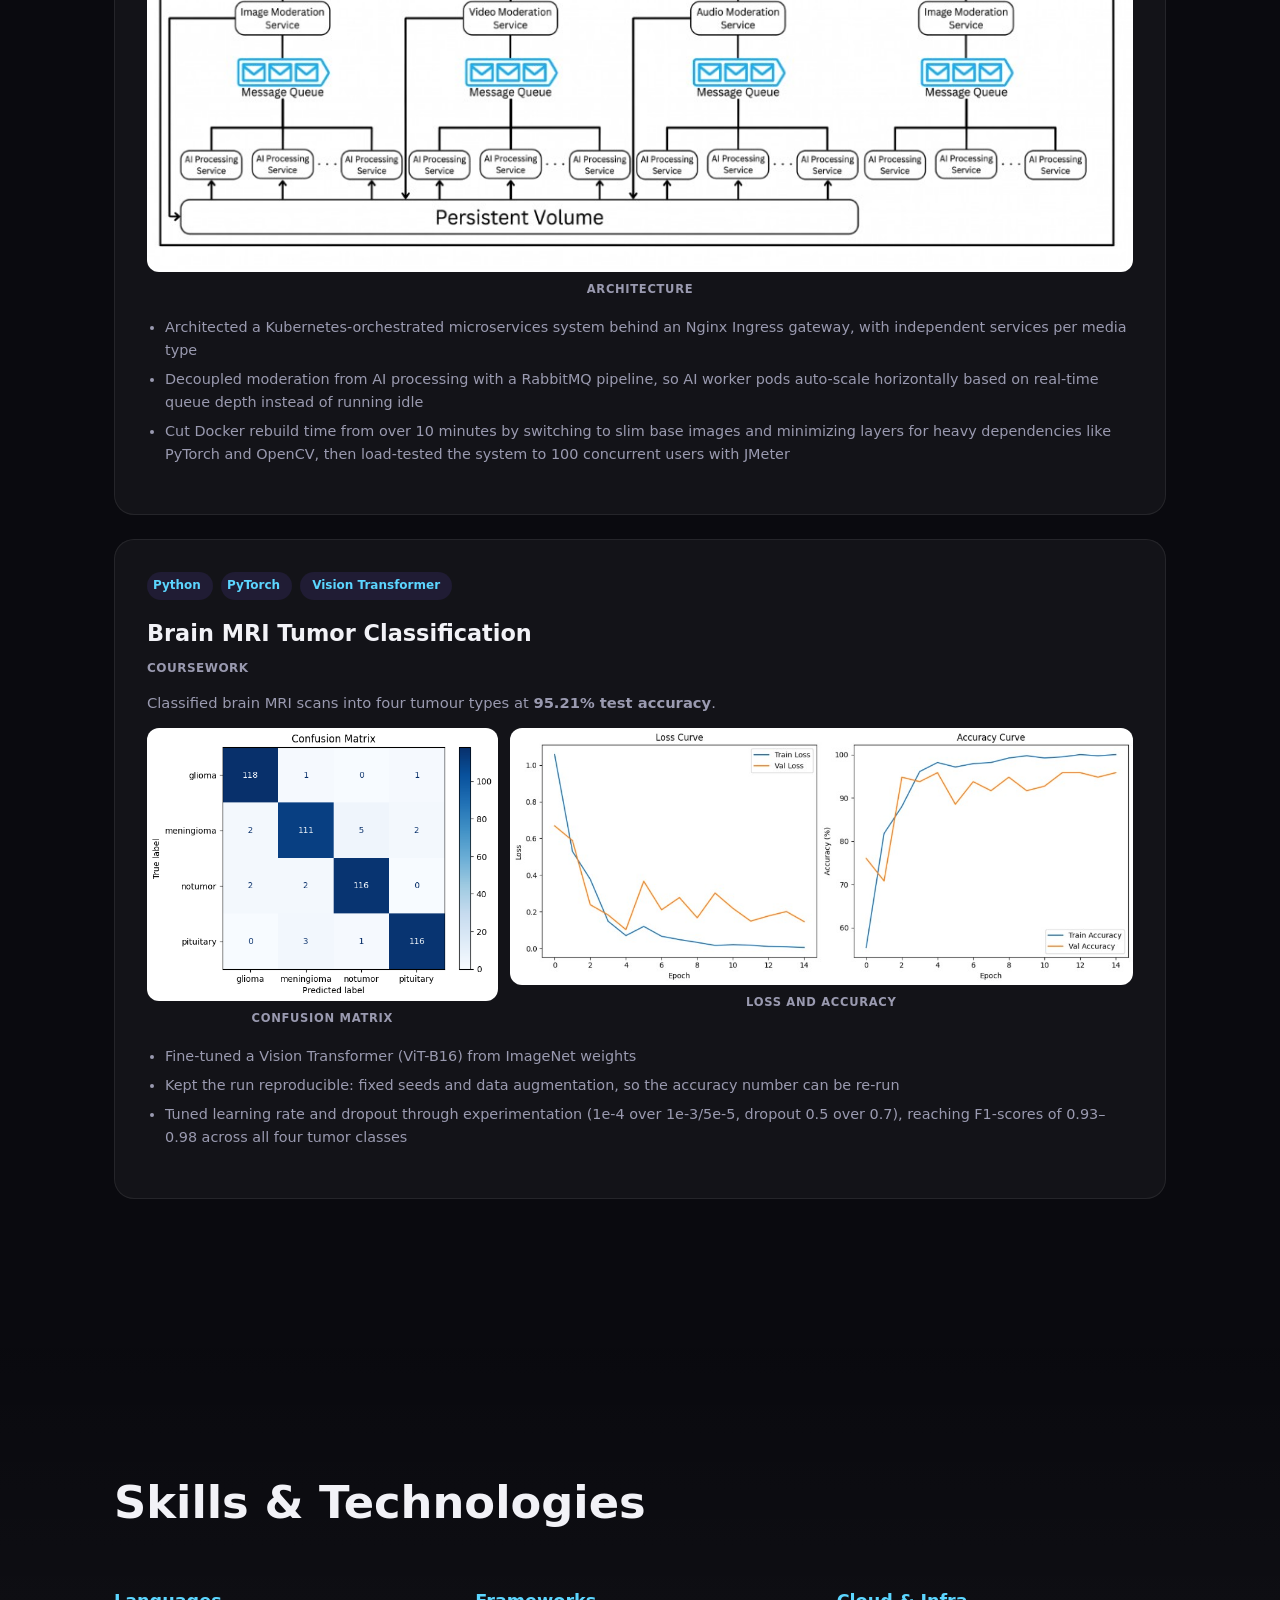
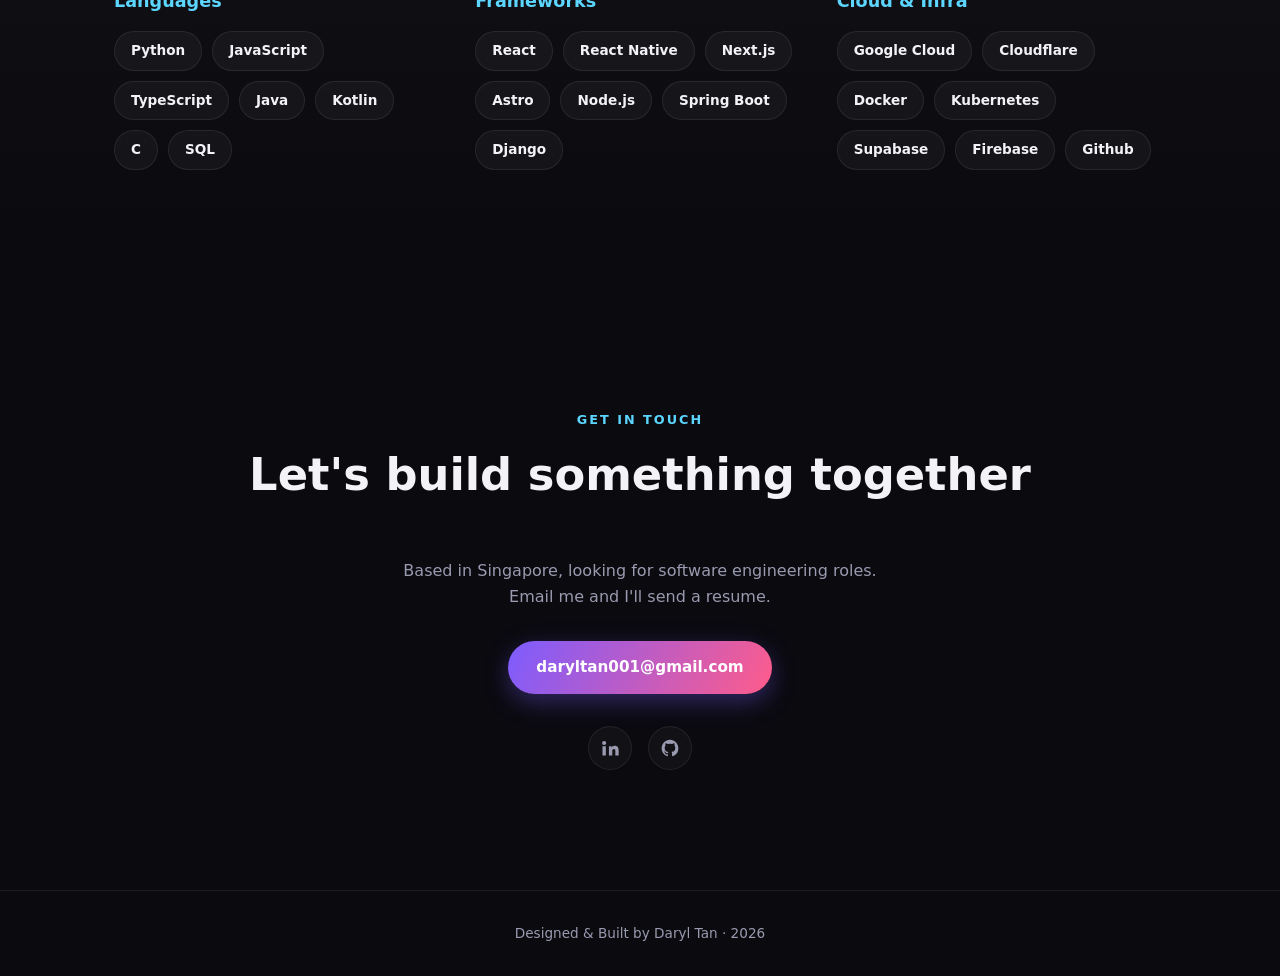
==== commit 5effc2f8: "updated new project kungfujbpau" ====
--- a/index.html
+++ b/index.html
@@ -216,6 +216,48 @@
         </div>
       </div>
 
+      <div class="project-card project-card-feature project-card-site reveal">
+        <div class="project-glow"></div>
+        <div class="project-copy">
+          <div class="project-tags">
+            <span><span class="tech-icon-wrap"><img class="tech-icon" src="https://cdn.simpleicons.org/astro/BC52EE" alt="" onerror="this.parentElement.style.display='none'"></span>Astro</span>
+            <span><span class="tech-icon-wrap"><img class="tech-icon" src="https://cdn.simpleicons.org/typescript/3178C6" alt="" onerror="this.parentElement.style.display='none'"></span>TypeScript</span>
+            <span><span class="tech-icon-wrap"><img class="tech-icon" src="https://cdn.simpleicons.org/cloudflare/F38020" alt="" onerror="this.parentElement.style.display='none'"></span>Cloudflare Workers</span>
+          </div>
+          <h3>Kung Fu JB Pau (蒸功夫)</h3>
+          <p class="project-note">Family business · live at kungfujbpau.com</p>
+          <p class="project-intro">Rebuilt my family's pau business website from scratch after Weebly shut it down, and moved it onto its own domain on Cloudflare.</p>
+          <div class="project-shots-frame">
+            <div class="project-shots" tabindex="0" aria-label="Kung Fu JB Pau pages">
+              <figure>
+                <img src="assets/kungfujbpau-home.webp" alt="Kung Fu JB Pau homepage with the headline Traditional Handmade Pau and Dimsum beside the corporate video" width="1200" height="750" loading="lazy">
+                <figcaption>Home</figcaption>
+              </figure>
+              <figure>
+                <img src="assets/kungfujbpau-menu.webp" alt="Kung Fu JB Pau menu page with ordering notes and category tabs for savoury, sweet, and jumbo pau" width="1200" height="750" loading="lazy">
+                <figcaption>Menu</figcaption>
+              </figure>
+              <figure>
+                <img src="assets/kungfujbpau-findus.webp" alt="Kung Fu JB Pau Find Us page with a map and address for the Shimei East central kitchen" width="1200" height="750" loading="lazy">
+                <figcaption>Find Us</figcaption>
+              </figure>
+            </div>
+            <button type="button" class="shots-nav shots-prev" aria-label="Previous pages" hidden>
+              <svg viewBox="0 0 24 24" aria-hidden="true"><path d="M14.5 5.5 8 12l6.5 6.5" fill="none" stroke="currentColor" stroke-width="2" stroke-linecap="round" stroke-linejoin="round"/></svg>
+            </button>
+            <button type="button" class="shots-nav shots-next" aria-label="Next pages">
+              <svg viewBox="0 0 24 24" aria-hidden="true"><path d="M9.5 5.5 16 12l-6.5 6.5" fill="none" stroke="currentColor" stroke-width="2" stroke-linecap="round" stroke-linejoin="round"/></svg>
+            </button>
+          </div>
+          <ul class="project-points">
+            <li>Recovered the original photos from an archived copy of the old Weebly site and rebuilt it as a fast static Astro site with Menu, Find Us, Wholesale, and Media pages</li>
+            <li>Kept the menu in one typed data file so all 20 products, photos, and descriptions are edited in one place, while Order Now hands off to the existing take.app shop</li>
+            <li>Moved hosting to Cloudflare Workers on the existing domain without disrupting the Zoho mail records (MX, SPF, DKIM, DMARC), and added a directions picker for Google Maps, Apple Maps, and Waze</li>
+          </ul>
+          <a href="https://www.kungfujbpau.com" target="_blank" rel="noopener" class="project-link">Visit site &rarr;</a>
+        </div>
+      </div>
+
       <div class="project-card project-card-feature project-card-diagram reveal">
         <div class="project-glow"></div>
         <div class="project-copy">
@@ -311,6 +353,7 @@
           <span class="tech-badge"><span class="tech-icon-wrap"><img class="tech-icon" src="https://cdn.simpleicons.org/react/61DAFB" alt="" onerror="this.parentElement.style.display='none'"></span>React</span>
           <span class="tech-badge"><span class="tech-icon-wrap"><img class="tech-icon" src="https://cdn.simpleicons.org/react/61DAFB" alt="" onerror="this.parentElement.style.display='none'"></span>React Native</span>
           <span class="tech-badge"><span class="tech-icon-wrap"><img class="tech-icon" src="https://cdn.simpleicons.org/nextdotjs/000000" alt="" onerror="this.parentElement.style.display='none'"></span>Next.js</span>
+          <span class="tech-badge"><span class="tech-icon-wrap"><img class="tech-icon" src="https://cdn.simpleicons.org/astro/BC52EE" alt="" onerror="this.parentElement.style.display='none'"></span>Astro</span>
           <span class="tech-badge"><span class="tech-icon-wrap"><img class="tech-icon" src="https://cdn.simpleicons.org/nodedotjs/339933" alt="" onerror="this.parentElement.style.display='none'"></span>Node.js</span>
           <span class="tech-badge"><span class="tech-icon-wrap"><img class="tech-icon" src="https://cdn.simpleicons.org/spring/6DB33F" alt="" onerror="this.parentElement.style.display='none'"></span>Spring Boot</span>
           <span class="tech-badge"><span class="tech-icon-wrap"><img class="tech-icon" src="https://cdn.simpleicons.org/django/092E20" alt="" onerror="this.parentElement.style.display='none'"></span>Django</span>
@@ -320,6 +363,7 @@
         <h3>Cloud & Infra</h3>
         <div class="skill-tags">
           <span class="tech-badge"><span class="tech-icon-wrap"><img class="tech-icon" src="https://cdn.simpleicons.org/googlecloud/4285F4" alt="" onerror="this.parentElement.style.display='none'"></span>Google Cloud</span>
+          <span class="tech-badge"><span class="tech-icon-wrap"><img class="tech-icon" src="https://cdn.simpleicons.org/cloudflare/F38020" alt="" onerror="this.parentElement.style.display='none'"></span>Cloudflare</span>
           <span class="tech-badge"><span class="tech-icon-wrap"><img class="tech-icon" src="https://cdn.simpleicons.org/docker/2496ED" alt="" onerror="this.parentElement.style.display='none'"></span>Docker</span>
           <span class="tech-badge"><span class="tech-icon-wrap"><img class="tech-icon" src="https://cdn.simpleicons.org/kubernetes/326CE5" alt="" onerror="this.parentElement.style.display='none'"></span>Kubernetes</span>
           <span class="tech-badge"><span class="tech-icon-wrap"><img class="tech-icon" src="https://cdn.simpleicons.org/supabase/3FCF8E" alt="" onerror="this.parentElement.style.display='none'"></span>Supabase</span>
--- a/style.css
+++ b/style.css
@@ -576,7 +576,7 @@
   border-radius: 12px;
   background: #fff;
 }
-.project-charts figure { margin: 0; }
+.project-charts figure { margin: 0; min-width: 0; }
 .project-card-feature.project-card-charts {
   grid-template-columns: 1fr;
 }
@@ -596,6 +596,10 @@
 }
 .project-charts .chart-split { display: none; }
 .project-card-charts .project-copy { min-width: 0; }
+.project-card-feature.project-card-site { grid-template-columns: 1fr; }
+.project-card-site .project-copy { min-width: 0; }
+.project-card-site .project-shots-frame { margin: 4px 0 18px; }
+.project-card-site .project-shots img { border-radius: 12px; }
 
 /* ---------- Skills ---------- */
 .skills-grid {
@@ -685,6 +689,13 @@
     flex: none;
     max-width: 100%;
   }
+  .project-card-site .project-shots figure {
+    flex: 0 0 88%;
+    width: 88%;
+  }
+}
+@media (min-width: 769px) {
+  .project-card-charts .shots-nav { display: none; }
 }
 @media (max-width: 480px) {
   .hero-cta { flex-direction: column; width: 100%; }
